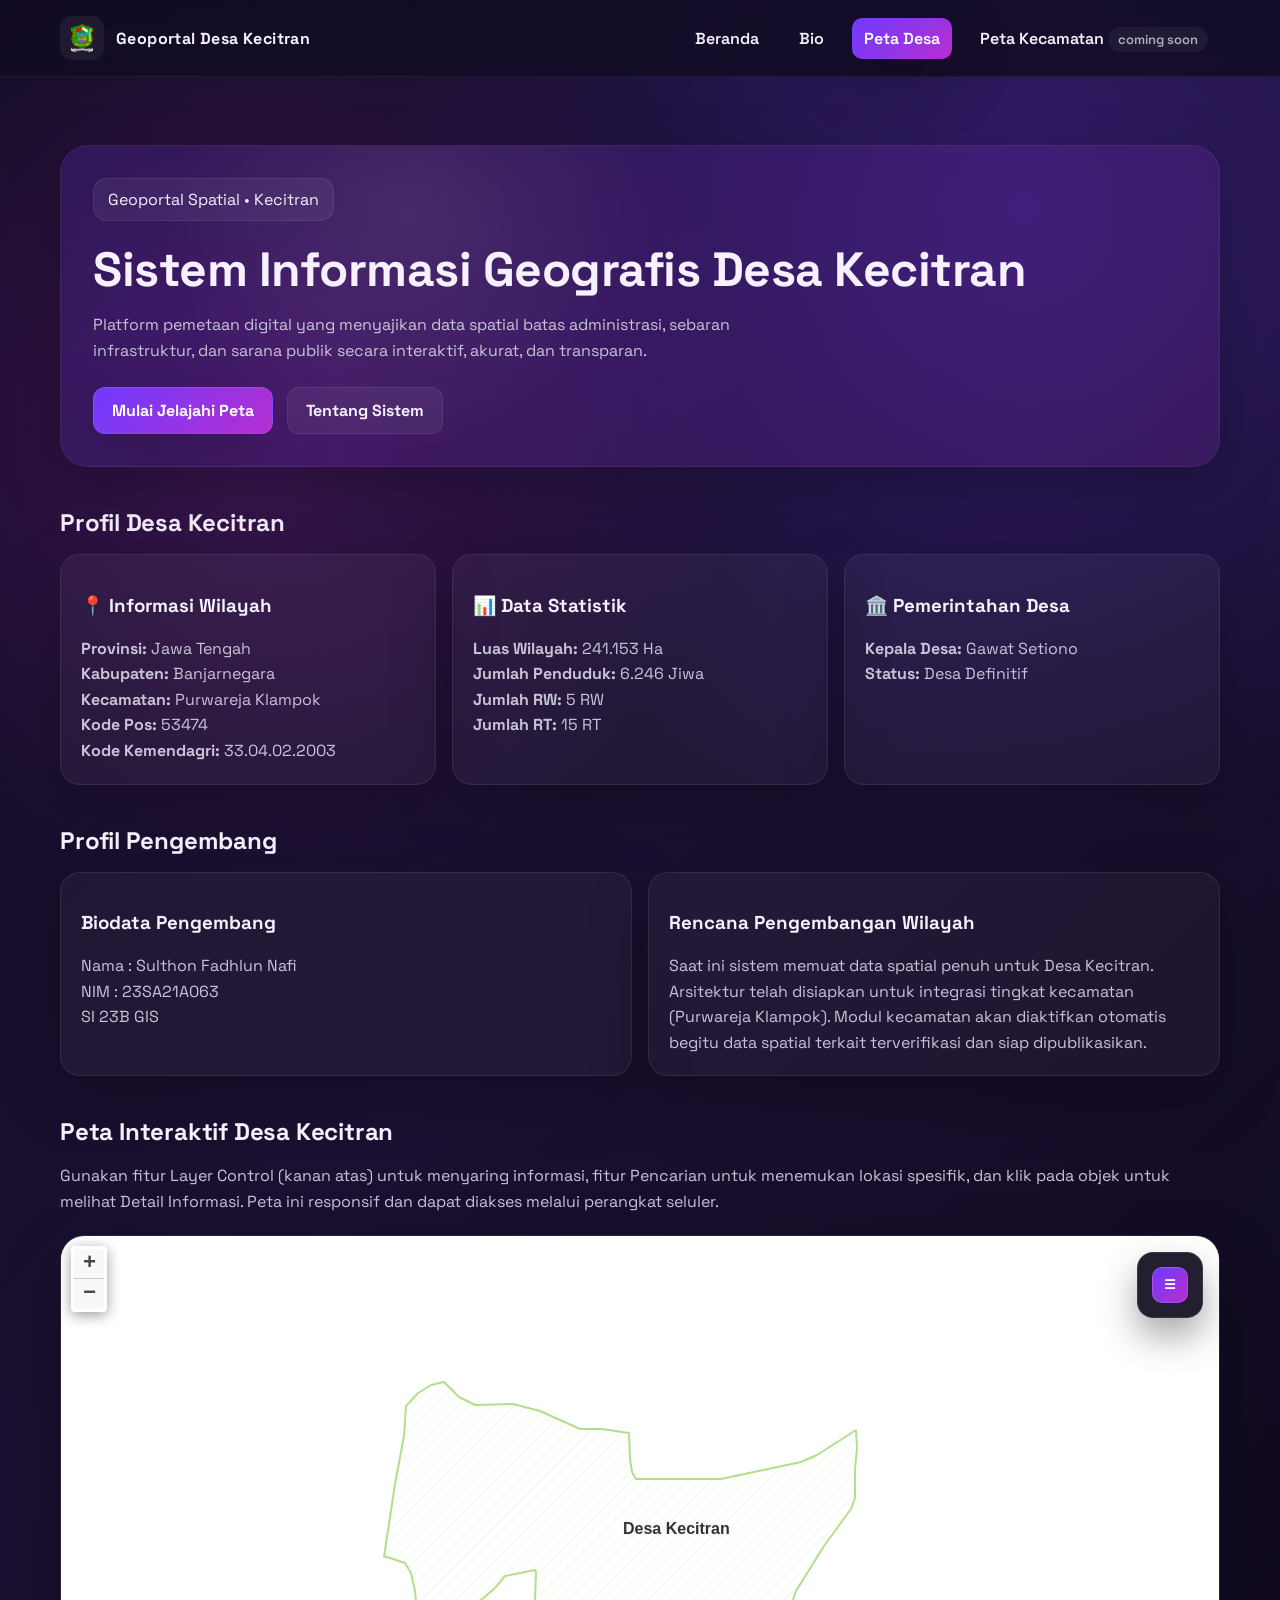
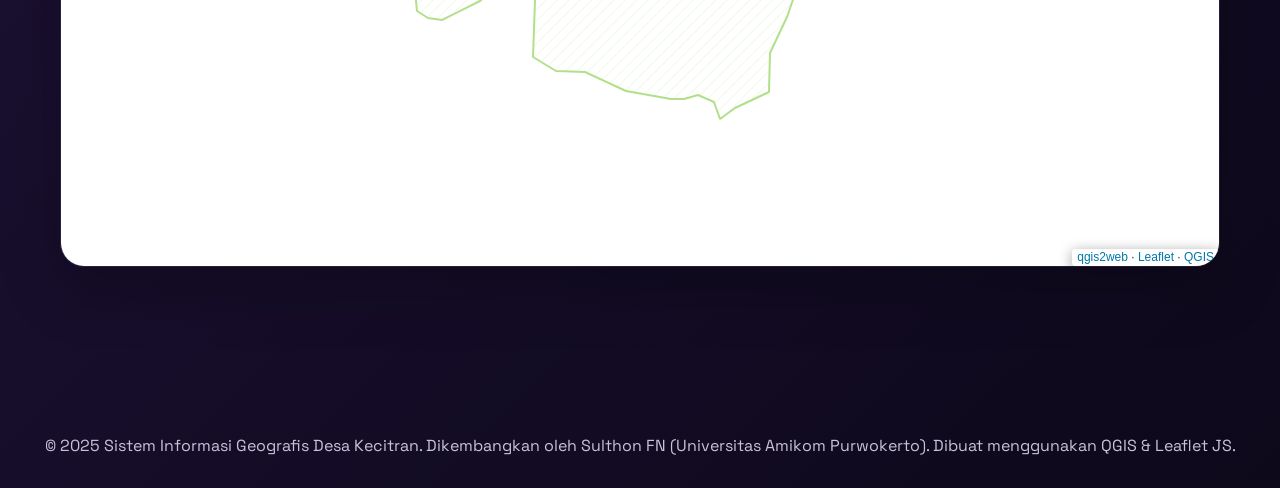
==== index.html @ 270c0f5d "Add: Profil Desa Kecitran section with village info" ====
<!doctype html>
<html lang="id">
    <head>
        <meta charset="utf-8">
        <meta http-equiv="X-UA-Compatible" content="IE=edge">
        <meta name="viewport" content="width=device-width, initial-scale=1, maximum-scale=1">
        <meta name="mobile-web-app-capable" content="yes">
        <meta name="apple-mobile-web-app-capable" content="yes">
        <title>Geoportal Desa Kecitran</title>
        <link rel="preconnect" href="https://fonts.googleapis.com">
        <link rel="preconnect" href="https://fonts.gstatic.com" crossorigin>
        <link href="https://fonts.googleapis.com/css2?family=Space+Grotesk:wght@400;500;600;700&display=swap" rel="stylesheet">
        <link rel="stylesheet" href="css/leaflet.css">
        <link rel="stylesheet" href="css/L.Control.Layers.Tree.css">
        <link rel="stylesheet" href="css/qgis2web.css">
        <link rel="stylesheet" href="css/fontawesome-all.min.css">
        <link rel="stylesheet" href="css/leaflet-search.css">
        <link rel="stylesheet" href="css/leaflet.photon.css">
        <style>
            :root {
                --brand-start: #6f3bff;
                --brand-end: #b52ecf;
                --brand-dark: #1b1230;
                --glass: rgba(255, 255, 255, 0.06);
                --text-main: #f6f0ff;
                --text-muted: #c9c3d9;
                --card: rgba(255, 255, 255, 0.04);
                --shadow: 0 20px 60px rgba(0,0,0,0.25);
            }

            * { box-sizing: border-box; }

            body {
                margin: 0;
                font-family: 'Space Grotesk', 'Segoe UI', sans-serif;
                color: var(--text-main);
                background: radial-gradient(circle at 20% 20%, rgba(181,46,207,0.24), transparent 25%),
                            radial-gradient(circle at 80% 10%, rgba(111,59,255,0.28), transparent 30%),
                            linear-gradient(135deg, #120c24 0%, #1a1031 45%, #0d081a 100%);
                min-height: 100vh;
                scroll-behavior: smooth;
            }

            a { color: inherit; text-decoration: none; }

            header {
                position: sticky;
                top: 0;
                z-index: 1200;
                backdrop-filter: blur(12px);
                background: rgba(18, 12, 36, 0.85);
                border-bottom: 1px solid rgba(255,255,255,0.06);
            }

            .nav-bar {
                max-width: 1200px;
                margin: 0 auto;
                padding: 16px 20px;
                display: flex;
                align-items: center;
                justify-content: space-between;
                gap: 12px;
            }

            .brand {
                display: flex;
                align-items: center;
                gap: 12px;
                font-weight: 700;
                letter-spacing: 0.4px;
            }

            .brand img {
                width: 44px;
                height: 44px;
                border-radius: 12px;
                object-fit: contain;
                background: rgba(255,255,255,0.06);
                padding: 8px;
            }

            .menu {
                display: flex;
                align-items: center;
                gap: 16px;
                font-weight: 600;
            }

            .menu a { padding: 10px 12px; border-radius: 10px; transition: 200ms ease; }
            .menu a:hover { background: rgba(255,255,255,0.08); }

            .menu .pill {
                background: linear-gradient(135deg, var(--brand-start), var(--brand-end));
                color: #fff;
                box-shadow: var(--shadow);
            }

            .menu-toggle {
                display: none;
                width: 44px;
                height: 44px;
                border-radius: 12px;
                border: 1px solid rgba(255,255,255,0.15);
                background: rgba(255,255,255,0.06);
                color: #fff;
                font-size: 20px;
            }

            main { max-width: 1200px; margin: 0 auto; padding: 32px 20px 72px; }

            .hero {
                margin-top: 36px;
                padding: 32px;
                border-radius: 28px;
                background: linear-gradient(120deg, rgba(111,59,255,0.18), rgba(181,46,207,0.14));
                border: 1px solid rgba(255,255,255,0.06);
                box-shadow: var(--shadow);
                position: relative;
                overflow: hidden;
            }

            .hero::after {
                content: "";
                position: absolute;
                inset: 0;
                background: radial-gradient(circle at 30% 20%, rgba(255,255,255,0.08), transparent 30%);
                pointer-events: none;
            }

            .hero h1 { font-size: clamp(32px, 5vw, 48px); margin: 0 0 12px; letter-spacing: -0.5px; }
            .hero p { margin: 0 0 24px; color: var(--text-muted); max-width: 720px; line-height: 1.6; }

            .cta-row { display: flex; flex-wrap: wrap; gap: 14px; }

            .btn {
                display: inline-flex;
                align-items: center;
                gap: 10px;
                padding: 12px 18px;
                border-radius: 12px;
                font-weight: 700;
                border: 1px solid rgba(255,255,255,0.08);
                backdrop-filter: blur(4px);
                transition: transform 160ms ease, box-shadow 160ms ease, background 160ms ease;
            }

            .btn-primary {
                background: linear-gradient(135deg, var(--brand-start), var(--brand-end));
                color: #fff;
                box-shadow: var(--shadow);
            }

            .btn-ghost { background: var(--glass); color: var(--text-main); }

            .btn:hover { transform: translateY(-2px); box-shadow: 0 14px 38px rgba(0,0,0,0.2); }

            .section-title {
                font-size: 24px;
                margin: 40px 0 16px;
                letter-spacing: -0.2px;
            }

            .card-grid { display: grid; gap: 16px; grid-template-columns: repeat(auto-fit, minmax(260px, 1fr)); }

            .card {
                background: var(--card);
                border: 1px solid rgba(255,255,255,0.08);
                border-radius: 20px;
                padding: 20px;
                box-shadow: var(--shadow);
                transition: transform 180ms ease, border-color 180ms ease;
            }

            .card:hover { transform: translateY(-4px); border-color: rgba(255,255,255,0.16); }

            .bio-list { list-style: none; padding: 0; margin: 12px 0 0; color: var(--text-muted); line-height: 1.6; }

            .map-wrap {
                margin-top: 20px;
                border-radius: 24px;
                overflow: hidden;
                border: 1px solid rgba(255,255,255,0.08);
                box-shadow: var(--shadow);
                position: relative;
                isolation: isolate;
            }

            #map {
                width: 100%;
                height: 70vh;
                min-height: 480px;
            }

            .map-overlay {
                position: absolute;
                top: 16px;
                right: 16px;
                z-index: 1200;
                max-width: min(360px, 90vw);
            }

            .layer-drawer {
                background: rgba(17, 12, 32, 0.92);
                border: 1px solid rgba(255,255,255,0.10);
                border-radius: 16px;
                box-shadow: 0 18px 36px rgba(0,0,0,0.35);
                backdrop-filter: blur(10px);
                padding: 14px;
                display: flex;
                flex-direction: column;
                gap: 12px;
                transition: transform 180ms ease, opacity 180ms ease;
                max-height: 72vh;
            }

            .layer-drawer.collapsed { opacity: 1; }
            .layer-drawer.collapsed .drawer-header > div { display: none; }
            .layer-drawer.collapsed .drawer-toggle { background: linear-gradient(135deg, var(--brand-start), var(--brand-end)); }

            .drawer-body { max-height: 60vh; overflow-y: auto; padding-right: 4px; }
            .layer-drawer.collapsed .drawer-body { display: none; }

            .drawer-header { display: flex; align-items: center; justify-content: space-between; gap: 10px; }
            .drawer-title { font-weight: 700; letter-spacing: 0.2px; margin: 0; }
            .drawer-sub { margin: 2px 0 0; color: var(--text-muted); font-size: 13px; }

            .drawer-toggle {
                border: 1px solid rgba(255,255,255,0.15);
                background: rgba(255,255,255,0.06);
                color: #fff;
                width: 36px;
                height: 36px;
                border-radius: 10px;
                cursor: pointer;
                font-weight: 700;
            }

            .search-box { display: flex; flex-direction: column; gap: 8px; }
            .search-box input {
                background: rgba(255,255,255,0.08);
                border: 1px solid rgba(255,255,255,0.14);
                color: #f6f0ff;
                border-radius: 12px;
                padding: 10px 12px;
                font-weight: 600;
            }
            .search-box input::placeholder { color: #c9c3d9; }

            .search-results {
                background: rgba(13, 8, 26, 0.96);
                border: 1px solid rgba(255,255,255,0.08);
                border-radius: 12px;
                max-height: 220px;
                overflow: auto;
                display: none;
            }

            .search-results.show { display: block; }

            .search-results button {
                width: 100%;
                text-align: left;
                padding: 10px 12px;
                background: transparent;
                border: none;
                color: #f6f0ff;
                font-weight: 600;
                cursor: pointer;
                border-bottom: 1px solid rgba(255,255,255,0.05);
            }

            .search-results button:hover { background: rgba(255,255,255,0.06); }

            .layer-section { border-top: 1px solid rgba(255,255,255,0.06); padding-top: 8px; }
            .layer-section:first-of-type { border-top: none; padding-top: 0; }
            .layer-section-title { margin: 0 0 8px; color: var(--text-muted); font-size: 13px; letter-spacing: 0.3px; text-transform: uppercase; }

            .layer-toggle {
                display: flex;
                align-items: center;
                gap: 10px;
                padding: 8px 10px;
                border-radius: 12px;
                cursor: pointer;
                transition: background 150ms ease, border-color 150ms ease;
                border: 1px solid rgba(255,255,255,0.06);
                margin-bottom: 8px;
            }

            .layer-toggle:hover { background: rgba(255,255,255,0.05); border-color: rgba(255,255,255,0.14); }

            .layer-toggle input { width: 18px; height: 18px; accent-color: #a855f7; }
            .layer-toggle span { font-weight: 600; }

            .badge {
                padding: 4px 8px;
                border-radius: 999px;
                background: rgba(255,255,255,0.08);
                color: var(--text-muted);
                font-size: 12px;
                font-weight: 700;
            }

            footer {
                margin-top: 64px;
                padding: 32px 20px;
                text-align: center;
                color: var(--text-muted);
            }

            .ribbon {
                display: inline-flex;
                gap: 10px;
                align-items: center;
                padding: 10px 14px;
                border-radius: 14px;
                background: var(--glass);
                border: 1px solid rgba(255,255,255,0.08);
                margin-bottom: 18px;
            }

            .coming-soon { opacity: 0.7; font-size: 13px; padding: 4px 10px; border-radius: 999px; background: rgba(255,255,255,0.08); }

            .floating {
                animation: float 7s ease-in-out infinite;
            }

            /* Search control restyle */
            .leaflet-control-search {
                background: rgba(20, 14, 40, 0.85);
                border: 1px solid rgba(255,255,255,0.12);
                box-shadow: 0 10px 30px rgba(0,0,0,0.35);
                border-radius: 14px;
                padding: 8px;
                color: #f6f0ff;
                backdrop-filter: blur(6px);
            }
            .leaflet-control-search .search-input {
                background: rgba(255,255,255,0.1);
                border: 1px solid rgba(255,255,255,0.18);
                color: #f6f0ff;
                border-radius: 10px;
                height: 32px;
                padding: 0 34px 0 12px;
                width: 220px;
                font-weight: 600;
            }
            .leaflet-control-search .search-input::placeholder { color: #c9c3d9; opacity: 0.8; }
            .leaflet-control-search .search-cancel,
            .leaflet-control-search .search-button {
                width: 28px;
                height: 28px;
                border-radius: 10px;
                background: linear-gradient(135deg, var(--brand-start), var(--brand-end));
                color: #fff;
                border: 1px solid rgba(255,255,255,0.18);
                box-shadow: 0 10px 24px rgba(0,0,0,0.25);
            }
            .leaflet-control-search .search-tooltip {
                background: rgba(20, 14, 40, 0.95);
                color: #f6f0ff;
                border: 1px solid rgba(255,255,255,0.15);
                border-radius: 12px;
            }
            .leaflet-control-search .search-tip {
                padding: 6px 10px;
                border-bottom: 1px solid rgba(255,255,255,0.06);
            }

            @keyframes float {
                0% { transform: translateY(0px); }
                50% { transform: translateY(-10px); }
                100% { transform: translateY(0px); }
            }

            @media (max-width: 820px) {
                .nav-bar { flex-wrap: wrap; }
                .menu { width: 100%; display: none; flex-direction: column; align-items: flex-start; }
                .menu.show { display: flex; }
                .menu a { width: 100%; padding: 12px; }
                .menu-toggle { display: inline-flex; align-items: center; justify-content: center; }
                main { padding: 24px 18px 56px; }
                .hero { padding: 24px; }
                #map { height: 60vh; min-height: 420px; }
                .map-overlay { left: auto; right: 12px; top: 12px; max-width: 280px; }
                .layer-drawer { transform: none !important; opacity: 1; max-height: 50vh; }
                .layer-drawer .drawer-body { max-height: 40vh; }
                .layer-drawer.collapsed { max-height: none; }
            }

            /* Override qgis2web defaults that locked page scrolling */
            html, body { overflow-x: hidden; overflow-y: auto !important; height: auto; }
            #map { overflow: visible !important; }
        </style>
    </head>
    <body>
        <header>
            <div class="nav-bar">
                <div class="brand">
                    <img src="images/Banjarnegara.png" alt="Logo Kabupaten Banjarnegara">
                    <span>Geoportal Desa Kecitran</span>
                </div>
                <button class="menu-toggle" aria-label="Toggle menu">☰</button>
                <nav class="menu" aria-label="Navigasi utama">
                    <a href="#beranda">Beranda</a>
                    <a href="#bio">Bio</a>
                    <a href="#desa" class="pill">Peta Desa</a>
                    <a href="../kecPurwarejaKlampok/index.html" aria-label="Peta Kecamatan">Peta Kecamatan <span class="coming-soon">coming soon</span></a>
                </nav>
            </div>
        </header>

        <main>
            <section class="hero" id="beranda">
                <div class="ribbon floating">Geoportal Spatial • Kecitran</div>
                <h1>Sistem Informasi Geografis Desa Kecitran</h1>
                <p>Platform pemetaan digital yang menyajikan data spatial batas administrasi, sebaran infrastruktur, dan sarana publik secara interaktif, akurat, dan transparan.</p>
                <div class="cta-row">
                    <a class="btn btn-primary" href="#desa">Mulai Jelajahi Peta</a>
                    <a class="btn btn-ghost" href="#bio">Tentang Sistem</a>
                </div>
            </section>

            <section id="bio">
                <h2 class="section-title">Profil Desa Kecitran</h2>
                <div class="card-grid">
                    <div class="card">
                        <h3>📍 Informasi Wilayah</h3>
                        <ul class="bio-list">
                            <li><strong>Provinsi:</strong> Jawa Tengah</li>
                            <li><strong>Kabupaten:</strong> Banjarnegara</li>
                            <li><strong>Kecamatan:</strong> Purwareja Klampok</li>
                            <li><strong>Kode Pos:</strong> 53474</li>
                            <li><strong>Kode Kemendagri:</strong> 33.04.02.2003</li>
                        </ul>
                    </div>
                    <div class="card">
                        <h3>📊 Data Statistik</h3>
                        <ul class="bio-list">
                            <li><strong>Luas Wilayah:</strong> 241.153 Ha</li>
                            <li><strong>Jumlah Penduduk:</strong> 6.246 Jiwa</li>
                            <li><strong>Jumlah RW:</strong> 5 RW</li>
                            <li><strong>Jumlah RT:</strong> 15 RT</li>
                        </ul>
                    </div>
                    <div class="card">
                        <h3>🏛️ Pemerintahan Desa</h3>
                        <ul class="bio-list">
                            <li><strong>Kepala Desa:</strong> Gawat Setiono</li>
                            <li><strong>Status:</strong> Desa Definitif</li>
                        </ul>
                    </div>
                </div>

                <h2 class="section-title">Profil Pengembang</h2>
                <div class="card-grid">
                    <div class="card">
                        <h3>Biodata Pengembang</h3>
                        <ul class="bio-list">
                            <li>Nama : Sulthon Fadhlun Nafi</li>
                            <li>NIM : 23SA21A063</li>
                            <li>SI 23B GIS</li>
                        </ul>
                    </div>
                    <div class="card">
                        <h3>Rencana Pengembangan Wilayah</h3>
                        <p class="bio-list">Saat ini sistem memuat data spatial penuh untuk Desa Kecitran. Arsitektur telah disiapkan untuk integrasi tingkat kecamatan (Purwareja Klampok). Modul kecamatan akan diaktifkan otomatis begitu data spatial terkait terverifikasi dan siap dipublikasikan.</p>
                    </div>
                </div>
            </section>

            <section id="desa">
                <h2 class="section-title">Peta Interaktif Desa Kecitran</h2>
                <p class="bio-list">Gunakan fitur Layer Control (kanan atas) untuk menyaring informasi, fitur Pencarian untuk menemukan lokasi spesifik, dan klik pada objek untuk melihat Detail Informasi. Peta ini responsif dan dapat diakses melalui perangkat seluler.</p>
                <div class="map-wrap">
                    <div id="map"></div>
                    <aside class="map-overlay">
                        <div class="layer-drawer collapsed" id="layerDrawer">
                            <div class="drawer-header">
                                <div>
                                    <p class="drawer-title">Layer &amp; Pencarian</p>
                                    <p class="drawer-sub">Toggle untuk layer &amp; cari fitur</p>
                                </div>
                                <button class="drawer-toggle" id="drawerToggle" aria-label="Tampilkan panel">☰</button>
                            </div>

                            <div class="drawer-body">
                                <div class="search-box">
                                    <input id="featureSearch" type="search" placeholder="Cari RT/RW, jalan, landmark..." autocomplete="off">
                                    <div class="search-results" id="searchResults"></div>
                                </div>

                                <div class="layer-section">
                                    <p class="layer-section-title">Basemap</p>
                                    <label class="layer-toggle">
                                        <input type="checkbox" data-layer-key="basemap" checked disabled>
                                        <span>Google Satellite</span>
                                        <span class="badge">Aktif selalu</span>
                                    </label>
                                </div>

                                <div class="layer-section">
                                    <p class="layer-section-title">Batas Administrasi</p>
                                    <label class="layer-toggle">
                                        <input type="checkbox" data-layer-key="desa" checked>
                                        <span>Batas Desa Kecitran</span>
                                    </label>
                                    <label class="layer-toggle">
                                        <input type="checkbox" data-layer-key="rw" checked>
                                        <span>Batas RW</span>
                                    </label>
                                    <label class="layer-toggle">
                                        <input type="checkbox" data-layer-key="rtrw" checked>
                                        <span>RT / RW</span>
                                    </label>
                                </div>

                                <div class="layer-section">
                                    <p class="layer-section-title">Infrastruktur</p>
                                    <label class="layer-toggle">
                                        <input type="checkbox" data-layer-key="jalan" checked>
                                        <span>Jalan Desa</span>
                                    </label>
                                    <label class="layer-toggle">
                                        <input type="checkbox" data-layer-key="bangunan" checked>
                                        <span>Bangunan &amp; Gedung</span>
                                    </label>
                                </div>

                                <div class="layer-section">
                                    <p class="layer-section-title">Titik Penting</p>
                                    <label class="layer-toggle">
                                        <input type="checkbox" data-layer-key="landmark" checked>
                                        <span>Landmark (sekolah, faskes, TPU)</span>
                                    </label>
                                    <label class="layer-toggle">
                                        <input type="checkbox" data-layer-key="rumah" checked>
                                        <span>Posisi Rumah Saya</span>
                                    </label>
                                </div>
                            </div>
                        </div>
                    </aside>
                </div>
            </section>
        </main>

        <footer>
            © 2025 Sistem Informasi Geografis Desa Kecitran. Dikembangkan oleh Sulthon FN (Universitas Amikom Purwokerto). Dibuat menggunakan QGIS &amp; Leaflet JS.
        </footer>

        <script>
            const toggle = document.querySelector('.menu-toggle');
            const menu = document.querySelector('.menu');
            if (toggle && menu) {
                toggle.addEventListener('click', () => menu.classList.toggle('show'));
            }
        </script>
        <script src="js/qgis2web_expressions.js"></script>
        <script src="js/leaflet.js"></script>
        <script src="js/L.Control.Layers.Tree.min.js"></script>
        <script src="js/multi-style-layer.js"></script>
        <script src="js/leaflet.rotatedMarker.js"></script>
        <script src="js/leaflet.pattern.js"></script>
        <script src="js/leaflet-hash.js"></script>
        <script src="js/Autolinker.min.js"></script>
        <script src="js/rbush.min.js"></script>
        <script src="js/labelgun.min.js"></script>
        <script src="js/labels.js"></script>
        <script src="js/leaflet.photon.js"></script>
        <script src="js/leaflet-search.js"></script>
        <script src="data/batasdesakecitran_1.js"></script>
        <script src="data/BatasRW_2.js"></script>
        <script src="data/rt_rw_3.js"></script>
        <script src="data/JalanDesaKecitran_4.js"></script>
        <script src="data/Bangunanrumahgedung_5.js"></script>
        <script src="data/LandmarkadminitratifsekolahfaskesTPU_6.js"></script>
        <script src="data/PosisiRumahSaya_7.js"></script>
        <script>
        var map = L.map('map', {
            zoomControl:false, maxZoom:28, minZoom:1
        }).fitBounds([[-7.4844495358918905,109.43177909778561],[-7.470608035094106,109.45788397100287]]);
        var hash = new L.Hash(map);
        map.attributionControl.setPrefix('<a href="https://github.com/tomchadwin/qgis2web" target="_blank">qgis2web</a> &middot; <a href="https://leafletjs.com" title="A JS library for interactive maps">Leaflet</a> &middot; <a href="https://qgis.org">QGIS</a>');
        var autolinker = new Autolinker({truncate: {length: 30, location: 'smart'}});
        // remove popup's row if "visible-with-data"
        function removeEmptyRowsFromPopupContent(content, feature) {
         var tempDiv = document.createElement('div');
         tempDiv.innerHTML = content;
         var rows = tempDiv.querySelectorAll('tr');
         for (var i = 0; i < rows.length; i++) {
             var td = rows[i].querySelector('td.visible-with-data');
             var key = td ? td.id : '';
             if (td && td.classList.contains('visible-with-data') && feature.properties[key] == null) {
                 rows[i].parentNode.removeChild(rows[i]);
             }
         }
         return tempDiv.innerHTML;
        }
        // modify popup if contains media
        function addClassToPopupIfMedia(content, popup) {
            var tempDiv = document.createElement('div');
            tempDiv.innerHTML = content;
            var imgTd = tempDiv.querySelector('td img');
            if (imgTd) {
                var src = imgTd.getAttribute('src');
                if (/\.(jpg|jpeg|png|gif|bmp|webp|avif)$/i.test(src)) {
                    popup._contentNode.classList.add('media');
                    setTimeout(function() {
                        popup.update();
                    }, 10);
                } else if (/\.(mp3|wav|ogg|aac)$/i.test(src)) {
                    var audio = document.createElement('audio');
                    audio.controls = true;
                    audio.src = src;
                    imgTd.parentNode.replaceChild(audio, imgTd);
                    popup._contentNode.classList.add('media');
                    setTimeout(function() {
                        popup.setContent(tempDiv.innerHTML);
                        popup.update();
                    }, 10);
                } else if (/\.(mp4|webm|ogg|mov)$/i.test(src)) {
                    var video = document.createElement('video');
                    video.controls = true;
                    video.src = src;
                    video.style.width = "400px";
                    video.style.height = "300px";
                    video.style.maxHeight = "60vh";
                    video.style.maxWidth = "60vw";
                    imgTd.parentNode.replaceChild(video, imgTd);
                    popup._contentNode.classList.add('media');
                    // Aggiorna il popup quando il video carica i metadati
                    video.addEventListener('loadedmetadata', function() {
                        popup.update();
                    });
                    setTimeout(function() {
                        popup.setContent(tempDiv.innerHTML);
                        popup.update();
                    }, 10);
                } else {
                    popup._contentNode.classList.remove('media');
                }
            } else {
                popup._contentNode.classList.remove('media');
            }
        }
        var zoomControl = L.control.zoom({
            position: 'topleft'
        }).addTo(map);
        var bounds_group = new L.featureGroup([]);
        function setBounds() {
        }
        map.createPane('pane_GoogleSatellite_0');
        map.getPane('pane_GoogleSatellite_0').style.zIndex = 400;
        var layer_GoogleSatellite_0 = L.tileLayer('https://mt1.google.com/vt/lyrs=s&x={x}&y={y}&z={z}', {
            pane: 'pane_GoogleSatellite_0',
            opacity: 1.0,
            attribution: '',
            minZoom: 1,
            maxZoom: 28,
        });
        layer_GoogleSatellite_0;
        map.addLayer(layer_GoogleSatellite_0);
        function pop_batasdesakecitran_1(feature, layer) {
            var popupContent = '<table>\
                    <tr>\
                        <td colspan="2">' + (feature.properties['id'] !== null ? autolinker.link(String(feature.properties['id']).replace(/'/g, '\'').toLocaleString()) : '') + '</td>\
                    </tr>\
                    <tr>\
                        <td colspan="2">' + (feature.properties['luas'] !== null ? autolinker.link(String(feature.properties['luas']).replace(/'/g, '\'').toLocaleString()) : '') + '</td>\
                    </tr>\
                    <tr>\
                        <td colspan="2">' + (feature.properties['jml pend'] !== null ? autolinker.link(String(feature.properties['jml pend']).replace(/'/g, '\'').toLocaleString()) : '') + '</td>\
                    </tr>\
                    <tr>\
                        <td colspan="2">' + (feature.properties['jml dusun'] !== null ? autolinker.link(String(feature.properties['jml dusun']).replace(/'/g, '\'').toLocaleString()) : '') + '</td>\
                    </tr>\
                    <tr>\
                        <th scope="row">Nama</th>\
                        <td class="visible-with-data" id="Nama">' + (feature.properties['Nama'] !== null ? autolinker.link(String(feature.properties['Nama']).replace(/'/g, '\'').toLocaleString()) : '') + '</td>\
                    </tr>\
                </table>';
            var content = removeEmptyRowsFromPopupContent(popupContent, feature);
			layer.on('popupopen', function(e) {
				addClassToPopupIfMedia(content, e.popup);
			});
			layer.bindPopup(content, { maxHeight: 400 });
        }

        var pattern_batasdesakecitran_1_0 = new L.StripePattern({
            weight: 0.3,
            spaceWeight: 2.0,
            color: '#b2df8a',
            opacity: 1.0,
            spaceOpacity: 0,
            angle: 315
        });
        pattern_batasdesakecitran_1_0.addTo(map);
        function style_batasdesakecitran_1_0() {
            return {
                pane: 'pane_batasdesakecitran_1',
                stroke: false,
                fillOpacity: 1,
                fillPattern: pattern_batasdesakecitran_1_0,
                interactive: true,
            }
        }
        function style_batasdesakecitran_1_1() {
            return {
                pane: 'pane_batasdesakecitran_1',
                opacity: 1,
                color: 'rgba(178,223,138,1.0)',
                dashArray: '',
                lineCap: 'square',
                lineJoin: 'bevel',
                weight: 2.0,
                fillOpacity: 0,
                interactive: true,
            }
        }
        map.createPane('pane_batasdesakecitran_1');
        map.getPane('pane_batasdesakecitran_1').style.zIndex = 401;
        map.getPane('pane_batasdesakecitran_1').style['mix-blend-mode'] = 'normal';
        var layer_batasdesakecitran_1 = new L.geoJson.multiStyle(json_batasdesakecitran_1, {
            attribution: '',
            interactive: true,
            dataVar: 'json_batasdesakecitran_1',
            layerName: 'layer_batasdesakecitran_1',
            pane: 'pane_batasdesakecitran_1',
            onEachFeature: pop_batasdesakecitran_1,
            styles: [style_batasdesakecitran_1_0,style_batasdesakecitran_1_1,]
        });
        bounds_group.addLayer(layer_batasdesakecitran_1);
        map.addLayer(layer_batasdesakecitran_1);
        function pop_BatasRW_2(feature, layer) {
            var popupContent = '<table>\
                    <tr>\
                        <td colspan="2">' + (feature.properties['id'] !== null ? autolinker.link(String(feature.properties['id']).replace(/'/g, '\'').toLocaleString()) : '') + '</td>\
                    </tr>\
                    <tr>\
                        <th scope="row">RW</th>\
                        <td class="visible-with-data" id="RW">' + (feature.properties['RW'] !== null ? autolinker.link(String(feature.properties['RW']).replace(/'/g, '\'').toLocaleString()) : '') + '</td>\
                    </tr>\
                </table>';
            var content = removeEmptyRowsFromPopupContent(popupContent, feature);
			layer.on('popupopen', function(e) {
				addClassToPopupIfMedia(content, e.popup);
			});
			layer.bindPopup(content, { maxHeight: 400 });
        }

        function style_BatasRW_2_0(feature) {
            switch(String(feature.properties['RW'])) {
                case 'RW 01':
                    return {
                pane: 'pane_BatasRW_2',
                opacity: 1,
                color: 'rgba(233,238,133,1.0)',
                dashArray: '',
                lineCap: 'square',
                lineJoin: 'bevel',
                weight: 4.0,
                fillOpacity: 0,
                interactive: true,
            }
                    break;
                case 'RW 02':
                    return {
                pane: 'pane_BatasRW_2',
                opacity: 1,
                color: 'rgba(221,65,211,1.0)',
                dashArray: '',
                lineCap: 'square',
                lineJoin: 'bevel',
                weight: 4.0,
                fillOpacity: 0,
                interactive: true,
            }
                    break;
                case 'RW 03':
                    return {
                pane: 'pane_BatasRW_2',
                opacity: 1,
                color: 'rgba(85,74,231,1.0)',
                dashArray: '',
                lineCap: 'square',
                lineJoin: 'bevel',
                weight: 4.0,
                fillOpacity: 0,
                interactive: true,
            }
                    break;
                case 'RW 04':
                    return {
                pane: 'pane_BatasRW_2',
                opacity: 1,
                color: 'rgba(219,116,108,1.0)',
                dashArray: '',
                lineCap: 'square',
                lineJoin: 'bevel',
                weight: 4.0,
                fillOpacity: 0,
                interactive: true,
            }
                    break;
                case 'RW 5':
                    return {
                pane: 'pane_BatasRW_2',
                opacity: 1,
                color: 'rgba(79,197,203,1.0)',
                dashArray: '',
                lineCap: 'square',
                lineJoin: 'bevel',
                weight: 4.0,
                fillOpacity: 0,
                interactive: true,
            }
                    break;
                default:
                    return {
                pane: 'pane_BatasRW_2',
                opacity: 1,
                color: 'rgba(93,227,99,1.0)',
                dashArray: '',
                lineCap: 'square',
                lineJoin: 'bevel',
                weight: 4.0,
                fillOpacity: 0,
                interactive: true,
            }
                    break;
            }
        }
        map.createPane('pane_BatasRW_2');
        map.getPane('pane_BatasRW_2').style.zIndex = 402;
        map.getPane('pane_BatasRW_2').style['mix-blend-mode'] = 'normal';
        var layer_BatasRW_2 = new L.geoJson(json_BatasRW_2, {
            attribution: '',
            interactive: true,
            dataVar: 'json_BatasRW_2',
            layerName: 'layer_BatasRW_2',
            pane: 'pane_BatasRW_2',
            onEachFeature: pop_BatasRW_2,
            style: style_BatasRW_2_0,
        });
        bounds_group.addLayer(layer_BatasRW_2);
        map.addLayer(layer_BatasRW_2);
        function pop_rt_rw_3(feature, layer) {
            var popupContent = '<table>\
                    <tr>\
                        <th scope="row">RT/RW</th>\
                        <td class="visible-with-data" id="RT/RW">' + (feature.properties['RT/RW'] !== null ? autolinker.link(String(feature.properties['RT/RW']).replace(/'/g, '\'').toLocaleString()) : '') + '</td>\
                    </tr>\
                </table>';
            var content = removeEmptyRowsFromPopupContent(popupContent, feature);
			layer.on('popupopen', function(e) {
				addClassToPopupIfMedia(content, e.popup);
			});
			layer.bindPopup(content, { maxHeight: 400 });
        }

        var pattern_rt_rw_3_0 = new L.StripePattern({
            weight: 0.3,
            spaceWeight: 2.0,
            color: '#2be028',
            opacity: 1.0,
            spaceOpacity: 0,
            angle: 315
        });
        pattern_rt_rw_3_0.addTo(map);
        var pattern_rt_rw_3_0 = new L.StripePattern({
            weight: 0.3,
            spaceWeight: 2.0,
            color: '#82d046',
            opacity: 1.0,
            spaceOpacity: 0,
            angle: 315
        });
        pattern_rt_rw_3_0.addTo(map);
        var pattern_rt_rw_3_0 = new L.StripePattern({
            weight: 0.3,
            spaceWeight: 2.0,
            color: '#caa750',
            opacity: 1.0,
            spaceOpacity: 0,
            angle: 315
        });
        pattern_rt_rw_3_0.addTo(map);
        var pattern_rt_rw_3_0 = new L.StripePattern({
            weight: 0.3,
            spaceWeight: 2.0,
            color: '#c957c9',
            opacity: 1.0,
            spaceOpacity: 0,
            angle: 315
        });
        pattern_rt_rw_3_0.addTo(map);
        var pattern_rt_rw_3_0 = new L.StripePattern({
            weight: 0.3,
            spaceWeight: 2.0,
            color: '#ec80a7',
            opacity: 1.0,
            spaceOpacity: 0,
            angle: 315
        });
        pattern_rt_rw_3_0.addTo(map);
        var pattern_rt_rw_3_0 = new L.StripePattern({
            weight: 0.3,
            spaceWeight: 2.0,
            color: '#d7a472',
            opacity: 1.0,
            spaceOpacity: 0,
            angle: 315
        });
        pattern_rt_rw_3_0.addTo(map);
        var pattern_rt_rw_3_0 = new L.StripePattern({
            weight: 0.3,
            spaceWeight: 2.0,
            color: '#d8e585',
            opacity: 1.0,
            spaceOpacity: 0,
            angle: 315
        });
        pattern_rt_rw_3_0.addTo(map);
        var pattern_rt_rw_3_0 = new L.StripePattern({
            weight: 0.3,
            spaceWeight: 2.0,
            color: '#e98897',
            opacity: 1.0,
            spaceOpacity: 0,
            angle: 315
        });
        pattern_rt_rw_3_0.addTo(map);
        var pattern_rt_rw_3_0 = new L.StripePattern({
            weight: 0.3,
            spaceWeight: 2.0,
            color: '#dc521c',
            opacity: 1.0,
            spaceOpacity: 0,
            angle: 315
        });
        pattern_rt_rw_3_0.addTo(map);
        var pattern_rt_rw_3_0 = new L.StripePattern({
            weight: 0.3,
            spaceWeight: 2.0,
            color: '#29d9e6',
            opacity: 1.0,
            spaceOpacity: 0,
            angle: 315
        });
        pattern_rt_rw_3_0.addTo(map);
        var pattern_rt_rw_3_0 = new L.StripePattern({
            weight: 0.3,
            spaceWeight: 2.0,
            color: '#69e846',
            opacity: 1.0,
            spaceOpacity: 0,
            angle: 315
        });
        pattern_rt_rw_3_0.addTo(map);
        var pattern_rt_rw_3_0 = new L.StripePattern({
            weight: 0.3,
            spaceWeight: 2.0,
            color: '#e46cca',
            opacity: 1.0,
            spaceOpacity: 0,
            angle: 315
        });
        pattern_rt_rw_3_0.addTo(map);
        var pattern_rt_rw_3_0 = new L.StripePattern({
            weight: 0.3,
            spaceWeight: 2.0,
            color: '#1926dc',
            opacity: 1.0,
            spaceOpacity: 0,
            angle: 315
        });
        pattern_rt_rw_3_0.addTo(map);
        var pattern_rt_rw_3_0 = new L.StripePattern({
            weight: 0.3,
            spaceWeight: 2.0,
            color: '#38e2a4',
            opacity: 1.0,
            spaceOpacity: 0,
            angle: 315
        });
        pattern_rt_rw_3_0.addTo(map);
        var pattern_rt_rw_3_0 = new L.StripePattern({
            weight: 0.3,
            spaceWeight: 2.0,
            color: '#25db49',
            opacity: 1.0,
            spaceOpacity: 0,
            angle: 315
        });
        pattern_rt_rw_3_0.addTo(map);
        var pattern_rt_rw_3_0 = new L.StripePattern({
            weight: 0.3,
            spaceWeight: 2.0,
            color: '#6dacea',
            opacity: 1.0,
            spaceOpacity: 0,
            angle: 315
        });
        pattern_rt_rw_3_0.addTo(map);
        var pattern_rt_rw_3_0 = new L.StripePattern({
            weight: 0.3,
            spaceWeight: 2.0,
            color: '#5e1bd9',
            opacity: 1.0,
            spaceOpacity: 0,
            angle: 315
        });
        pattern_rt_rw_3_0.addTo(map);
        var pattern_rt_rw_3_0 = new L.StripePattern({
            weight: 0.3,
            spaceWeight: 2.0,
            color: '#9de90f',
            opacity: 1.0,
            spaceOpacity: 0,
            angle: 315
        });
        pattern_rt_rw_3_0.addTo(map);
        var pattern_rt_rw_3_0 = new L.StripePattern({
            weight: 0.3,
            spaceWeight: 2.0,
            color: '#821fcd',
            opacity: 1.0,
            spaceOpacity: 0,
            angle: 315
        });
        pattern_rt_rw_3_0.addTo(map);
        var pattern_rt_rw_3_0 = new L.StripePattern({
            weight: 0.3,
            spaceWeight: 2.0,
            color: '#dd7cb3',
            opacity: 1.0,
            spaceOpacity: 0,
            angle: 315
        });
        pattern_rt_rw_3_0.addTo(map);
        var pattern_rt_rw_3_0 = new L.StripePattern({
            weight: 0.3,
            spaceWeight: 2.0,
            color: '#6186e4',
            opacity: 1.0,
            spaceOpacity: 0,
            angle: 315
        });
        pattern_rt_rw_3_0.addTo(map);
        var pattern_rt_rw_3_0 = new L.StripePattern({
            weight: 0.3,
            spaceWeight: 2.0,
            color: '#eee263',
            opacity: 1.0,
            spaceOpacity: 0,
            angle: 315
        });
        pattern_rt_rw_3_0.addTo(map);
        var pattern_rt_rw_3_0 = new L.StripePattern({
            weight: 0.3,
            spaceWeight: 2.0,
            color: '#5135ed',
            opacity: 1.0,
            spaceOpacity: 0,
            angle: 315
        });
        pattern_rt_rw_3_0.addTo(map);
        var pattern_rt_rw_3_0 = new L.StripePattern({
            weight: 0.3,
            spaceWeight: 2.0,
            color: '#cd2c21',
            opacity: 1.0,
            spaceOpacity: 0,
            angle: 315
        });
        pattern_rt_rw_3_0.addTo(map);
        var pattern_rt_rw_3_0 = new L.StripePattern({
            weight: 0.3,
            spaceWeight: 2.0,
            color: '#2de0c5',
            opacity: 1.0,
            spaceOpacity: 0,
            angle: 315
        });
        pattern_rt_rw_3_0.addTo(map);
        var pattern_rt_rw_3_0 = new L.StripePattern({
            weight: 0.3,
            spaceWeight: 2.0,
            color: '#4bb9e5',
            opacity: 1.0,
            spaceOpacity: 0,
            angle: 315
        });
        pattern_rt_rw_3_0.addTo(map);
        var pattern_rt_rw_3_0 = new L.StripePattern({
            weight: 0.3,
            spaceWeight: 2.0,
            color: '#a927cd',
            opacity: 1.0,
            spaceOpacity: 0,
            angle: 315
        });
        pattern_rt_rw_3_0.addTo(map);
        var pattern_rt_rw_3_0 = new L.StripePattern({
            weight: 0.3,
            spaceWeight: 2.0,
            color: '#19e870',
            opacity: 1.0,
            spaceOpacity: 0,
            angle: 315
        });
        pattern_rt_rw_3_0.addTo(map);
        var pattern_rt_rw_3_0 = new L.StripePattern({
            weight: 0.3,
            spaceWeight: 2.0,
            color: '#2be028',
            opacity: 1.0,
            spaceOpacity: 0,
            angle: 315
        });
        pattern_rt_rw_3_0.addTo(map);
        var pattern_rt_rw_3_0 = new L.StripePattern({
            weight: 0.3,
            spaceWeight: 2.0,
            color: '#82d046',
            opacity: 1.0,
            spaceOpacity: 0,
            angle: 315
        });
        pattern_rt_rw_3_0.addTo(map);
        var pattern_rt_rw_3_0 = new L.StripePattern({
            weight: 0.3,
            spaceWeight: 2.0,
            color: '#caa750',
            opacity: 1.0,
            spaceOpacity: 0,
            angle: 315
        });
        pattern_rt_rw_3_0.addTo(map);
        var pattern_rt_rw_3_0 = new L.StripePattern({
            weight: 0.3,
            spaceWeight: 2.0,
            color: '#c957c9',
            opacity: 1.0,
            spaceOpacity: 0,
            angle: 315
        });
        pattern_rt_rw_3_0.addTo(map);
        var pattern_rt_rw_3_0 = new L.StripePattern({
            weight: 0.3,
            spaceWeight: 2.0,
            color: '#ec80a7',
            opacity: 1.0,
            spaceOpacity: 0,
            angle: 315
        });
        pattern_rt_rw_3_0.addTo(map);
        var pattern_rt_rw_3_0 = new L.StripePattern({
            weight: 0.3,
            spaceWeight: 2.0,
            color: '#d7a472',
            opacity: 1.0,
            spaceOpacity: 0,
            angle: 315
        });
        pattern_rt_rw_3_0.addTo(map);
        var pattern_rt_rw_3_0 = new L.StripePattern({
            weight: 0.3,
            spaceWeight: 2.0,
            color: '#d8e585',
            opacity: 1.0,
            spaceOpacity: 0,
            angle: 315
        });
        pattern_rt_rw_3_0.addTo(map);
        var pattern_rt_rw_3_0 = new L.StripePattern({
            weight: 0.3,
            spaceWeight: 2.0,
            color: '#e98897',
            opacity: 1.0,
            spaceOpacity: 0,
            angle: 315
        });
        pattern_rt_rw_3_0.addTo(map);
        var pattern_rt_rw_3_0 = new L.StripePattern({
            weight: 0.3,
            spaceWeight: 2.0,
            color: '#dc521c',
            opacity: 1.0,
            spaceOpacity: 0,
            angle: 315
        });
        pattern_rt_rw_3_0.addTo(map);
        var pattern_rt_rw_3_0 = new L.StripePattern({
            weight: 0.3,
            spaceWeight: 2.0,
            color: '#29d9e6',
            opacity: 1.0,
            spaceOpacity: 0,
            angle: 315
        });
        pattern_rt_rw_3_0.addTo(map);
        var pattern_rt_rw_3_0 = new L.StripePattern({
            weight: 0.3,
            spaceWeight: 2.0,
            color: '#69e846',
            opacity: 1.0,
            spaceOpacity: 0,
            angle: 315
        });
        pattern_rt_rw_3_0.addTo(map);
        var pattern_rt_rw_3_0 = new L.StripePattern({
            weight: 0.3,
            spaceWeight: 2.0,
            color: '#e46cca',
            opacity: 1.0,
            spaceOpacity: 0,
            angle: 315
        });
        pattern_rt_rw_3_0.addTo(map);
        var pattern_rt_rw_3_0 = new L.StripePattern({
            weight: 0.3,
            spaceWeight: 2.0,
            color: '#1926dc',
            opacity: 1.0,
            spaceOpacity: 0,
            angle: 315
        });
        pattern_rt_rw_3_0.addTo(map);
        var pattern_rt_rw_3_0 = new L.StripePattern({
            weight: 0.3,
            spaceWeight: 2.0,
            color: '#38e2a4',
            opacity: 1.0,
            spaceOpacity: 0,
            angle: 315
        });
        pattern_rt_rw_3_0.addTo(map);
        var pattern_rt_rw_3_0 = new L.StripePattern({
            weight: 0.3,
            spaceWeight: 2.0,
            color: '#25db49',
            opacity: 1.0,
            spaceOpacity: 0,
            angle: 315
        });
        pattern_rt_rw_3_0.addTo(map);
        var pattern_rt_rw_3_0 = new L.StripePattern({
            weight: 0.3,
            spaceWeight: 2.0,
            color: '#6dacea',
            opacity: 1.0,
            spaceOpacity: 0,
            angle: 315
        });
        pattern_rt_rw_3_0.addTo(map);
        var pattern_rt_rw_3_0 = new L.StripePattern({
            weight: 0.3,
            spaceWeight: 2.0,
            color: '#5e1bd9',
            opacity: 1.0,
            spaceOpacity: 0,
            angle: 315
        });
        pattern_rt_rw_3_0.addTo(map);
        var pattern_rt_rw_3_0 = new L.StripePattern({
            weight: 0.3,
            spaceWeight: 2.0,
            color: '#9de90f',
            opacity: 1.0,
            spaceOpacity: 0,
            angle: 315
        });
        pattern_rt_rw_3_0.addTo(map);
        var pattern_rt_rw_3_0 = new L.StripePattern({
            weight: 0.3,
            spaceWeight: 2.0,
            color: '#821fcd',
            opacity: 1.0,
            spaceOpacity: 0,
            angle: 315
        });
        pattern_rt_rw_3_0.addTo(map);
        var pattern_rt_rw_3_0 = new L.StripePattern({
            weight: 0.3,
            spaceWeight: 2.0,
            color: '#dd7cb3',
            opacity: 1.0,
            spaceOpacity: 0,
            angle: 315
        });
        pattern_rt_rw_3_0.addTo(map);
        var pattern_rt_rw_3_0 = new L.StripePattern({
            weight: 0.3,
            spaceWeight: 2.0,
            color: '#6186e4',
            opacity: 1.0,
            spaceOpacity: 0,
            angle: 315
        });
        pattern_rt_rw_3_0.addTo(map);
        var pattern_rt_rw_3_0 = new L.StripePattern({
            weight: 0.3,
            spaceWeight: 2.0,
            color: '#eee263',
            opacity: 1.0,
            spaceOpacity: 0,
            angle: 315
        });
        pattern_rt_rw_3_0.addTo(map);
        var pattern_rt_rw_3_0 = new L.StripePattern({
            weight: 0.3,
            spaceWeight: 2.0,
            color: '#5135ed',
            opacity: 1.0,
            spaceOpacity: 0,
            angle: 315
        });
        pattern_rt_rw_3_0.addTo(map);
        var pattern_rt_rw_3_0 = new L.StripePattern({
            weight: 0.3,
            spaceWeight: 2.0,
            color: '#cd2c21',
            opacity: 1.0,
            spaceOpacity: 0,
            angle: 315
        });
        pattern_rt_rw_3_0.addTo(map);
        var pattern_rt_rw_3_0 = new L.StripePattern({
            weight: 0.3,
            spaceWeight: 2.0,
            color: '#2de0c5',
            opacity: 1.0,
            spaceOpacity: 0,
            angle: 315
        });
        pattern_rt_rw_3_0.addTo(map);
        var pattern_rt_rw_3_0 = new L.StripePattern({
            weight: 0.3,
            spaceWeight: 2.0,
            color: '#4bb9e5',
            opacity: 1.0,
            spaceOpacity: 0,
            angle: 315
        });
        pattern_rt_rw_3_0.addTo(map);
        var pattern_rt_rw_3_0 = new L.StripePattern({
            weight: 0.3,
            spaceWeight: 2.0,
            color: '#a927cd',
            opacity: 1.0,
            spaceOpacity: 0,
            angle: 315
        });
        pattern_rt_rw_3_0.addTo(map);
        var pattern_rt_rw_3_0 = new L.StripePattern({
            weight: 0.3,
            spaceWeight: 2.0,
            color: '#19e870',
            opacity: 1.0,
            spaceOpacity: 0,
            angle: 315
        });
        pattern_rt_rw_3_0.addTo(map);
        function style_rt_rw_3_0(feature) {
            switch(String(feature.properties['RT/RW'])) {
                case 'RT 01 RW 01':
                    return {
                pane: 'pane_rt_rw_3',
                stroke: false,
                fillOpacity: 1,
                fillPattern: pattern_rt_rw_3_0,
                interactive: true,
            }
                    break;
                case 'RT 01 RW 02':
                    return {
                pane: 'pane_rt_rw_3',
                stroke: false,
                fillOpacity: 1,
                fillPattern: pattern_rt_rw_3_0,
                interactive: true,
            }
                    break;
                case 'RT 01 RW 03':
                    return {
                pane: 'pane_rt_rw_3',
                stroke: false,
                fillOpacity: 1,
                fillPattern: pattern_rt_rw_3_0,
                interactive: true,
            }
                    break;
                case 'RT 01 RW 04':
                    return {
                pane: 'pane_rt_rw_3',
                stroke: false,
                fillOpacity: 1,
                fillPattern: pattern_rt_rw_3_0,
                interactive: true,
            }
                    break;
                case 'RT 01 RW 05':
                    return {
                pane: 'pane_rt_rw_3',
                stroke: false,
                fillOpacity: 1,
                fillPattern: pattern_rt_rw_3_0,
                interactive: true,
            }
                    break;
                case 'RT 02 RW 01':
                    return {
                pane: 'pane_rt_rw_3',
                stroke: false,
                fillOpacity: 1,
                fillPattern: pattern_rt_rw_3_0,
                interactive: true,
            }
                    break;
                case 'RT 02 RW 02':
                    return {
                pane: 'pane_rt_rw_3',
                stroke: false,
                fillOpacity: 1,
                fillPattern: pattern_rt_rw_3_0,
                interactive: true,
            }
                    break;
                case 'RT 02 RW 03':
                    return {
                pane: 'pane_rt_rw_3',
                stroke: false,
                fillOpacity: 1,
                fillPattern: pattern_rt_rw_3_0,
                interactive: true,
            }
                    break;
                case 'RT 02 RW 04':
                    return {
                pane: 'pane_rt_rw_3',
                stroke: false,
                fillOpacity: 1,
                fillPattern: pattern_rt_rw_3_0,
                interactive: true,
            }
                    break;
                case 'RT 03 RW 01':
                    return {
                pane: 'pane_rt_rw_3',
                stroke: false,
                fillOpacity: 1,
                fillPattern: pattern_rt_rw_3_0,
                interactive: true,
            }
                    break;
                case 'RT 03 RW 02':
                    return {
                pane: 'pane_rt_rw_3',
                stroke: false,
                fillOpacity: 1,
                fillPattern: pattern_rt_rw_3_0,
                interactive: true,
            }
                    break;
                case 'RT 03 RW 03':
                    return {
                pane: 'pane_rt_rw_3',
                stroke: false,
                fillOpacity: 1,
                fillPattern: pattern_rt_rw_3_0,
                interactive: true,
            }
                    break;
                case 'RT 03 RW 04':
                    return {
                pane: 'pane_rt_rw_3',
                stroke: false,
                fillOpacity: 1,
                fillPattern: pattern_rt_rw_3_0,
                interactive: true,
            }
                    break;
                case 'RT 03 RW 05':
                    return {
                pane: 'pane_rt_rw_3',
                stroke: false,
                fillOpacity: 1,
                fillPattern: pattern_rt_rw_3_0,
                interactive: true,
            }
                    break;
                case 'RT 04 RW 01':
                    return {
                pane: 'pane_rt_rw_3',
                stroke: false,
                fillOpacity: 1,
                fillPattern: pattern_rt_rw_3_0,
                interactive: true,
            }
                    break;
                case 'RT 04 RW 02':
                    return {
                pane: 'pane_rt_rw_3',
                stroke: false,
                fillOpacity: 1,
                fillPattern: pattern_rt_rw_3_0,
                interactive: true,
            }
                    break;
                case 'RT 04 RW 03':
                    return {
                pane: 'pane_rt_rw_3',
                stroke: false,
                fillOpacity: 1,
                fillPattern: pattern_rt_rw_3_0,
                interactive: true,
            }
                    break;
                case 'RT 04 RW 04':
                    return {
                pane: 'pane_rt_rw_3',
                stroke: false,
                fillOpacity: 1,
                fillPattern: pattern_rt_rw_3_0,
                interactive: true,
            }
                    break;
                case 'RT 04 RW 05':
                    return {
                pane: 'pane_rt_rw_3',
                stroke: false,
                fillOpacity: 1,
                fillPattern: pattern_rt_rw_3_0,
                interactive: true,
            }
                    break;
                case 'RT 05 RW 01':
                    return {
                pane: 'pane_rt_rw_3',
                stroke: false,
                fillOpacity: 1,
                fillPattern: pattern_rt_rw_3_0,
                interactive: true,
            }
                    break;
                case 'RT 05 RW 02':
                    return {
                pane: 'pane_rt_rw_3',
                stroke: false,
                fillOpacity: 1,
                fillPattern: pattern_rt_rw_3_0,
                interactive: true,
            }
                    break;
                case 'RT 05 RW 03':
                    return {
                pane: 'pane_rt_rw_3',
                stroke: false,
                fillOpacity: 1,
                fillPattern: pattern_rt_rw_3_0,
                interactive: true,
            }
                    break;
                case 'RT 05 RW 04':
                    return {
                pane: 'pane_rt_rw_3',
                stroke: false,
                fillOpacity: 1,
                fillPattern: pattern_rt_rw_3_0,
                interactive: true,
            }
                    break;
                case 'RT 05 RW 05':
                    return {
                pane: 'pane_rt_rw_3',
                stroke: false,
                fillOpacity: 1,
                fillPattern: pattern_rt_rw_3_0,
                interactive: true,
            }
                    break;
                case 'RT 06 RW 01':
                    return {
                pane: 'pane_rt_rw_3',
                stroke: false,
                fillOpacity: 1,
                fillPattern: pattern_rt_rw_3_0,
                interactive: true,
            }
                    break;
                case 'RT 06 RW 02':
                    return {
                pane: 'pane_rt_rw_3',
                stroke: false,
                fillOpacity: 1,
                fillPattern: pattern_rt_rw_3_0,
                interactive: true,
            }
                    break;
                case 'RT 06 RW 05':
                    return {
                pane: 'pane_rt_rw_3',
                stroke: false,
                fillOpacity: 1,
                fillPattern: pattern_rt_rw_3_0,
                interactive: true,
            }
                    break;
                default:
                    return {
                pane: 'pane_rt_rw_3',
                stroke: false,
                fillOpacity: 1,
                fillPattern: pattern_rt_rw_3_0,
                interactive: true,
            }
                    break;
            }
        }
        function style_rt_rw_3_1(feature) {
            switch(String(feature.properties['RT/RW'])) {
                case 'RT 01 RW 01':
                    return {
                pane: 'pane_rt_rw_3',
                opacity: 1,
                color: 'rgba(43,224,40,1.0)',
                dashArray: '',
                lineCap: 'square',
                lineJoin: 'bevel',
                weight: 2.0,
                fillOpacity: 0,
                interactive: true,
            }
                    break;
                case 'RT 01 RW 02':
                    return {
                pane: 'pane_rt_rw_3',
                opacity: 1,
                color: 'rgba(130,208,70,1.0)',
                dashArray: '',
                lineCap: 'square',
                lineJoin: 'bevel',
                weight: 2.0,
                fillOpacity: 0,
                interactive: true,
            }
                    break;
                case 'RT 01 RW 03':
                    return {
                pane: 'pane_rt_rw_3',
                opacity: 1,
                color: 'rgba(202,167,80,1.0)',
                dashArray: '',
                lineCap: 'square',
                lineJoin: 'bevel',
                weight: 2.0,
                fillOpacity: 0,
                interactive: true,
            }
                    break;
                case 'RT 01 RW 04':
                    return {
                pane: 'pane_rt_rw_3',
                opacity: 1,
                color: 'rgba(201,87,201,1.0)',
                dashArray: '',
                lineCap: 'square',
                lineJoin: 'bevel',
                weight: 2.0,
                fillOpacity: 0,
                interactive: true,
            }
                    break;
                case 'RT 01 RW 05':
                    return {
                pane: 'pane_rt_rw_3',
                opacity: 1,
                color: 'rgba(236,128,167,1.0)',
                dashArray: '',
                lineCap: 'square',
                lineJoin: 'bevel',
                weight: 2.0,
                fillOpacity: 0,
                interactive: true,
            }
                    break;
                case 'RT 02 RW 01':
                    return {
                pane: 'pane_rt_rw_3',
                opacity: 1,
                color: 'rgba(215,164,114,1.0)',
                dashArray: '',
                lineCap: 'square',
                lineJoin: 'bevel',
                weight: 2.0,
                fillOpacity: 0,
                interactive: true,
            }
                    break;
                case 'RT 02 RW 02':
                    return {
                pane: 'pane_rt_rw_3',
                opacity: 1,
                color: 'rgba(216,229,133,1.0)',
                dashArray: '',
                lineCap: 'square',
                lineJoin: 'bevel',
                weight: 2.0,
                fillOpacity: 0,
                interactive: true,
            }
                    break;
                case 'RT 02 RW 03':
                    return {
                pane: 'pane_rt_rw_3',
                opacity: 1,
                color: 'rgba(233,136,151,1.0)',
                dashArray: '',
                lineCap: 'square',
                lineJoin: 'bevel',
                weight: 2.0,
                fillOpacity: 0,
                interactive: true,
            }
                    break;
                case 'RT 02 RW 04':
                    return {
                pane: 'pane_rt_rw_3',
                opacity: 1,
                color: 'rgba(220,82,28,1.0)',
                dashArray: '',
                lineCap: 'square',
                lineJoin: 'bevel',
                weight: 2.0,
                fillOpacity: 0,
                interactive: true,
            }
                    break;
                case 'RT 03 RW 01':
                    return {
                pane: 'pane_rt_rw_3',
                opacity: 1,
                color: 'rgba(41,217,230,1.0)',
                dashArray: '',
                lineCap: 'square',
                lineJoin: 'bevel',
                weight: 2.0,
                fillOpacity: 0,
                interactive: true,
            }
                    break;
                case 'RT 03 RW 02':
                    return {
                pane: 'pane_rt_rw_3',
                opacity: 1,
                color: 'rgba(105,232,70,1.0)',
                dashArray: '',
                lineCap: 'square',
                lineJoin: 'bevel',
                weight: 2.0,
                fillOpacity: 0,
                interactive: true,
            }
                    break;
                case 'RT 03 RW 03':
                    return {
                pane: 'pane_rt_rw_3',
                opacity: 1,
                color: 'rgba(228,108,202,1.0)',
                dashArray: '',
                lineCap: 'square',
                lineJoin: 'bevel',
                weight: 2.0,
                fillOpacity: 0,
                interactive: true,
            }
                    break;
                case 'RT 03 RW 04':
                    return {
                pane: 'pane_rt_rw_3',
                opacity: 1,
                color: 'rgba(25,38,220,1.0)',
                dashArray: '',
                lineCap: 'square',
                lineJoin: 'bevel',
                weight: 2.0,
                fillOpacity: 0,
                interactive: true,
            }
                    break;
                case 'RT 03 RW 05':
                    return {
                pane: 'pane_rt_rw_3',
                opacity: 1,
                color: 'rgba(56,226,164,1.0)',
                dashArray: '',
                lineCap: 'square',
                lineJoin: 'bevel',
                weight: 2.0,
                fillOpacity: 0,
                interactive: true,
            }
                    break;
                case 'RT 04 RW 01':
                    return {
                pane: 'pane_rt_rw_3',
                opacity: 1,
                color: 'rgba(37,219,73,1.0)',
                dashArray: '',
                lineCap: 'square',
                lineJoin: 'bevel',
                weight: 2.0,
                fillOpacity: 0,
                interactive: true,
            }
                    break;
                case 'RT 04 RW 02':
                    return {
                pane: 'pane_rt_rw_3',
                opacity: 1,
                color: 'rgba(109,172,234,1.0)',
                dashArray: '',
                lineCap: 'square',
                lineJoin: 'bevel',
                weight: 2.0,
                fillOpacity: 0,
                interactive: true,
            }
                    break;
                case 'RT 04 RW 03':
                    return {
                pane: 'pane_rt_rw_3',
                opacity: 1,
                color: 'rgba(94,27,217,1.0)',
                dashArray: '',
                lineCap: 'square',
                lineJoin: 'bevel',
                weight: 2.0,
                fillOpacity: 0,
                interactive: true,
            }
                    break;
                case 'RT 04 RW 04':
                    return {
                pane: 'pane_rt_rw_3',
                opacity: 1,
                color: 'rgba(157,233,15,1.0)',
                dashArray: '',
                lineCap: 'square',
                lineJoin: 'bevel',
                weight: 2.0,
                fillOpacity: 0,
                interactive: true,
            }
                    break;
                case 'RT 04 RW 05':
                    return {
                pane: 'pane_rt_rw_3',
                opacity: 1,
                color: 'rgba(130,31,205,1.0)',
                dashArray: '',
                lineCap: 'square',
                lineJoin: 'bevel',
                weight: 2.0,
                fillOpacity: 0,
                interactive: true,
            }
                    break;
                case 'RT 05 RW 01':
                    return {
                pane: 'pane_rt_rw_3',
                opacity: 1,
                color: 'rgba(221,124,179,1.0)',
                dashArray: '',
                lineCap: 'square',
                lineJoin: 'bevel',
                weight: 2.0,
                fillOpacity: 0,
                interactive: true,
            }
                    break;
                case 'RT 05 RW 02':
                    return {
                pane: 'pane_rt_rw_3',
                opacity: 1,
                color: 'rgba(97,134,228,1.0)',
                dashArray: '',
                lineCap: 'square',
                lineJoin: 'bevel',
                weight: 2.0,
                fillOpacity: 0,
                interactive: true,
            }
                    break;
                case 'RT 05 RW 03':
                    return {
                pane: 'pane_rt_rw_3',
                opacity: 1,
                color: 'rgba(238,226,99,1.0)',
                dashArray: '',
                lineCap: 'square',
                lineJoin: 'bevel',
                weight: 2.0,
                fillOpacity: 0,
                interactive: true,
            }
                    break;
                case 'RT 05 RW 04':
                    return {
                pane: 'pane_rt_rw_3',
                opacity: 1,
                color: 'rgba(81,53,237,1.0)',
                dashArray: '',
                lineCap: 'square',
                lineJoin: 'bevel',
                weight: 2.0,
                fillOpacity: 0,
                interactive: true,
            }
                    break;
                case 'RT 05 RW 05':
                    return {
                pane: 'pane_rt_rw_3',
                opacity: 1,
                color: 'rgba(205,44,33,1.0)',
                dashArray: '',
                lineCap: 'square',
                lineJoin: 'bevel',
                weight: 2.0,
                fillOpacity: 0,
                interactive: true,
            }
                    break;
                case 'RT 06 RW 01':
                    return {
                pane: 'pane_rt_rw_3',
                opacity: 1,
                color: 'rgba(45,224,197,1.0)',
                dashArray: '',
                lineCap: 'square',
                lineJoin: 'bevel',
                weight: 2.0,
                fillOpacity: 0,
                interactive: true,
            }
                    break;
                case 'RT 06 RW 02':
                    return {
                pane: 'pane_rt_rw_3',
                opacity: 1,
                color: 'rgba(75,185,229,1.0)',
                dashArray: '',
                lineCap: 'square',
                lineJoin: 'bevel',
                weight: 2.0,
                fillOpacity: 0,
                interactive: true,
            }
                    break;
                case 'RT 06 RW 05':
                    return {
                pane: 'pane_rt_rw_3',
                opacity: 1,
                color: 'rgba(169,39,205,1.0)',
                dashArray: '',
                lineCap: 'square',
                lineJoin: 'bevel',
                weight: 2.0,
                fillOpacity: 0,
                interactive: true,
            }
                    break;
                default:
                    return {
                pane: 'pane_rt_rw_3',
                opacity: 1,
                color: 'rgba(25,232,112,1.0)',
                dashArray: '',
                lineCap: 'square',
                lineJoin: 'bevel',
                weight: 2.0,
                fillOpacity: 0,
                interactive: true,
            }
                    break;
            }
        }
        map.createPane('pane_rt_rw_3');
        map.getPane('pane_rt_rw_3').style.zIndex = 403;
        map.getPane('pane_rt_rw_3').style['mix-blend-mode'] = 'normal';
        var layer_rt_rw_3 = new L.geoJson.multiStyle(json_rt_rw_3, {
            attribution: '',
            interactive: true,
            dataVar: 'json_rt_rw_3',
            layerName: 'layer_rt_rw_3',
            pane: 'pane_rt_rw_3',
            onEachFeature: pop_rt_rw_3,
            styles: [style_rt_rw_3_0,style_rt_rw_3_1,]
        });
        bounds_group.addLayer(layer_rt_rw_3);
        map.addLayer(layer_rt_rw_3);
        function pop_JalanDesaKecitran_4(feature, layer) {
            var popupContent = '<table>\
                    <tr>\
                        <td colspan="2">' + (feature.properties['fid'] !== null ? autolinker.link(String(feature.properties['fid']).replace(/'/g, '\'').toLocaleString()) : '') + '</td>\
                    </tr>\
                    <tr>\
                        <td colspan="2">' + (feature.properties['full_id'] !== null ? autolinker.link(String(feature.properties['full_id']).replace(/'/g, '\'').toLocaleString()) : '') + '</td>\
                    </tr>\
                    <tr>\
                        <td colspan="2">' + (feature.properties['osm_id'] !== null ? autolinker.link(String(feature.properties['osm_id']).replace(/'/g, '\'').toLocaleString()) : '') + '</td>\
                    </tr>\
                    <tr>\
                        <td colspan="2">' + (feature.properties['osm_type'] !== null ? autolinker.link(String(feature.properties['osm_type']).replace(/'/g, '\'').toLocaleString()) : '') + '</td>\
                    </tr>\
                    <tr>\
                        <td colspan="2">' + (feature.properties['highway'] !== null ? autolinker.link(String(feature.properties['highway']).replace(/'/g, '\'').toLocaleString()) : '') + '</td>\
                    </tr>\
                    <tr>\
                        <td colspan="2">' + (feature.properties['name'] !== null ? autolinker.link(String(feature.properties['name']).replace(/'/g, '\'').toLocaleString()) : '') + '</td>\
                    </tr>\
                    <tr>\
                        <td colspan="2">' + (feature.properties['surface'] !== null ? autolinker.link(String(feature.properties['surface']).replace(/'/g, '\'').toLocaleString()) : '') + '</td>\
                    </tr>\
                    <tr>\
                        <td colspan="2">' + (feature.properties['maxspeed'] !== null ? autolinker.link(String(feature.properties['maxspeed']).replace(/'/g, '\'').toLocaleString()) : '') + '</td>\
                    </tr>\
                    <tr>\
                        <td colspan="2">' + (feature.properties['ref'] !== null ? autolinker.link(String(feature.properties['ref']).replace(/'/g, '\'').toLocaleString()) : '') + '</td>\
                    </tr>\
                </table>';
            var content = removeEmptyRowsFromPopupContent(popupContent, feature);
			layer.on('popupopen', function(e) {
				addClassToPopupIfMedia(content, e.popup);
			});
			layer.bindPopup(content, { maxHeight: 400 });
        }

        function style_JalanDesaKecitran_4_0() {
            return {
                pane: 'pane_JalanDesaKecitran_4',
                opacity: 1,
                color: 'rgba(248,248,248,1.0)',
                dashArray: '',
                lineCap: 'square',
                lineJoin: 'bevel',
                weight: 3.0,
                fillOpacity: 0,
                interactive: true,
            }
        }
        map.createPane('pane_JalanDesaKecitran_4');
        map.getPane('pane_JalanDesaKecitran_4').style.zIndex = 404;
        map.getPane('pane_JalanDesaKecitran_4').style['mix-blend-mode'] = 'normal';
        var layer_JalanDesaKecitran_4 = new L.geoJson(json_JalanDesaKecitran_4, {
            attribution: '',
            interactive: true,
            dataVar: 'json_JalanDesaKecitran_4',
            layerName: 'layer_JalanDesaKecitran_4',
            pane: 'pane_JalanDesaKecitran_4',
            onEachFeature: pop_JalanDesaKecitran_4,
            style: style_JalanDesaKecitran_4_0,
        });
        bounds_group.addLayer(layer_JalanDesaKecitran_4);
        map.addLayer(layer_JalanDesaKecitran_4);
        function pop_Bangunanrumahgedung_5(feature, layer) {
            var popupContent = '<table>\
                    <tr>\
                        <td colspan="2">' + (feature.properties['fid'] !== null ? autolinker.link(String(feature.properties['fid']).replace(/'/g, '\'').toLocaleString()) : '') + '</td>\
                    </tr>\
                    <tr>\
                        <td colspan="2">' + (feature.properties['full_id'] !== null ? autolinker.link(String(feature.properties['full_id']).replace(/'/g, '\'').toLocaleString()) : '') + '</td>\
                    </tr>\
                    <tr>\
                        <td colspan="2">' + (feature.properties['osm_id'] !== null ? autolinker.link(String(feature.properties['osm_id']).replace(/'/g, '\'').toLocaleString()) : '') + '</td>\
                    </tr>\
                    <tr>\
                        <td colspan="2">' + (feature.properties['osm_type'] !== null ? autolinker.link(String(feature.properties['osm_type']).replace(/'/g, '\'').toLocaleString()) : '') + '</td>\
                    </tr>\
                    <tr>\
                        <td colspan="2">' + (feature.properties['building'] !== null ? autolinker.link(String(feature.properties['building']).replace(/'/g, '\'').toLocaleString()) : '') + '</td>\
                    </tr>\
                    <tr>\
                        <td colspan="2">' + (feature.properties['shop'] !== null ? autolinker.link(String(feature.properties['shop']).replace(/'/g, '\'').toLocaleString()) : '') + '</td>\
                    </tr>\
                    <tr>\
                        <td colspan="2">' + (feature.properties['name'] !== null ? autolinker.link(String(feature.properties['name']).replace(/'/g, '\'').toLocaleString()) : '') + '</td>\
                    </tr>\
                    <tr>\
                        <td colspan="2">' + (feature.properties['brand:wikipedia'] !== null ? autolinker.link(String(feature.properties['brand:wikipedia']).replace(/'/g, '\'').toLocaleString()) : '') + '</td>\
                    </tr>\
                    <tr>\
                        <td colspan="2">' + (feature.properties['brand:wikidata'] !== null ? autolinker.link(String(feature.properties['brand:wikidata']).replace(/'/g, '\'').toLocaleString()) : '') + '</td>\
                    </tr>\
                    <tr>\
                        <td colspan="2">' + (feature.properties['brand'] !== null ? autolinker.link(String(feature.properties['brand']).replace(/'/g, '\'').toLocaleString()) : '') + '</td>\
                    </tr>\
                    <tr>\
                        <td colspan="2">' + (feature.properties['building:levels'] !== null ? autolinker.link(String(feature.properties['building:levels']).replace(/'/g, '\'').toLocaleString()) : '') + '</td>\
                    </tr>\
                    <tr>\
                        <td colspan="2">' + (feature.properties['layer'] !== null ? autolinker.link(String(feature.properties['layer']).replace(/'/g, '\'').toLocaleString()) : '') + '</td>\
                    </tr>\
                </table>';
            var content = removeEmptyRowsFromPopupContent(popupContent, feature);
			layer.on('popupopen', function(e) {
				addClassToPopupIfMedia(content, e.popup);
			});
			layer.bindPopup(content, { maxHeight: 400 });
        }

        function style_Bangunanrumahgedung_5_0() {
            return {
                pane: 'pane_Bangunanrumahgedung_5',
                opacity: 1,
                color: 'rgba(0,0,0,1.0)',
                dashArray: '',
                lineCap: 'butt',
                lineJoin: 'miter',
                weight: 1.0, 
                fill: true,
                fillOpacity: 1,
                fillColor: 'rgba(165,42,42,1.0)',
                interactive: true,
            }
        }
        map.createPane('pane_Bangunanrumahgedung_5');
        map.getPane('pane_Bangunanrumahgedung_5').style.zIndex = 405;
        map.getPane('pane_Bangunanrumahgedung_5').style['mix-blend-mode'] = 'normal';
        var layer_Bangunanrumahgedung_5 = new L.geoJson(json_Bangunanrumahgedung_5, {
            attribution: '',
            interactive: true,
            dataVar: 'json_Bangunanrumahgedung_5',
            layerName: 'layer_Bangunanrumahgedung_5',
            pane: 'pane_Bangunanrumahgedung_5',
            onEachFeature: pop_Bangunanrumahgedung_5,
            style: style_Bangunanrumahgedung_5_0,
        });
        bounds_group.addLayer(layer_Bangunanrumahgedung_5);
        map.addLayer(layer_Bangunanrumahgedung_5);
        function pop_LandmarkadminitratifsekolahfaskesTPU_6(feature, layer) {
            var popupContent = '<table>\
                    <tr>\
                        <td colspan="2">' + (feature.properties['id'] !== null ? autolinker.link(String(feature.properties['id']).replace(/'/g, '\'').toLocaleString()) : '') + '</td>\
                    </tr>\
                    <tr>\
                        <th scope="row">Nama</th>\
                        <td class="visible-with-data" id="Nama">' + (feature.properties['Nama'] !== null ? autolinker.link(String(feature.properties['Nama']).replace(/'/g, '\'').toLocaleString()) : '') + '</td>\
                    </tr>\
                    <tr>\
                        <td colspan="2">' + (feature.properties['Kategori'] !== null ? autolinker.link(String(feature.properties['Kategori']).replace(/'/g, '\'').toLocaleString()) : '') + '</td>\
                    </tr>\
                    <tr>\
                        <td colspan="2">' + (feature.properties['Ket.'] !== null ? autolinker.link(String(feature.properties['Ket.']).replace(/'/g, '\'').toLocaleString()) : '') + '</td>\
                    </tr>\
                </table>';
            var content = removeEmptyRowsFromPopupContent(popupContent, feature);
			layer.on('popupopen', function(e) {
				addClassToPopupIfMedia(content, e.popup);
			});
			layer.bindPopup(content, { maxHeight: 400 });
        }

        function style_LandmarkadminitratifsekolahfaskesTPU_6_0() {
            return {
                pane: 'pane_LandmarkadminitratifsekolahfaskesTPU_6',
        rotationAngle: 0.0,
        rotationOrigin: 'center center',
        icon: L.icon({
            iconUrl: 'markers/LandmarkadminitratifsekolahfaskesTPU_6.svg',
            iconSize: [26.600000000000005, 26.600000000000005]
        }),
                interactive: true,
            }
        }
        map.createPane('pane_LandmarkadminitratifsekolahfaskesTPU_6');
        map.getPane('pane_LandmarkadminitratifsekolahfaskesTPU_6').style.zIndex = 406;
        map.getPane('pane_LandmarkadminitratifsekolahfaskesTPU_6').style['mix-blend-mode'] = 'normal';
        var layer_LandmarkadminitratifsekolahfaskesTPU_6 = new L.geoJson(json_LandmarkadminitratifsekolahfaskesTPU_6, {
            attribution: '',
            interactive: true,
            dataVar: 'json_LandmarkadminitratifsekolahfaskesTPU_6',
            layerName: 'layer_LandmarkadminitratifsekolahfaskesTPU_6',
            pane: 'pane_LandmarkadminitratifsekolahfaskesTPU_6',
            onEachFeature: pop_LandmarkadminitratifsekolahfaskesTPU_6,
            pointToLayer: function (feature, latlng) {
                var context = {
                    feature: feature,
                    variables: {}
                };
                return L.marker(latlng, style_LandmarkadminitratifsekolahfaskesTPU_6_0(feature));
            },
        });
        bounds_group.addLayer(layer_LandmarkadminitratifsekolahfaskesTPU_6);
        map.addLayer(layer_LandmarkadminitratifsekolahfaskesTPU_6);
        function pop_PosisiRumahSaya_7(feature, layer) {
            var popupContent = '<table>\
                    <tr>\
                        <td colspan="2">' + (feature.properties['id'] !== null ? autolinker.link(String(feature.properties['id']).replace(/'/g, '\'').toLocaleString()) : '') + '</td>\
                    </tr>\
                    <tr>\
                        <th scope="row">Rumah Saya</th>\
                        <td class="visible-with-data" id="Rumah Saya">' + (feature.properties['Rumah Saya'] !== null ? autolinker.link(String(feature.properties['Rumah Saya']).replace(/'/g, '\'').toLocaleString()) : '') + '</td>\
                    </tr>\
                </table>';
            var content = removeEmptyRowsFromPopupContent(popupContent, feature);
			layer.on('popupopen', function(e) {
				addClassToPopupIfMedia(content, e.popup);
			});
			layer.bindPopup(content, { maxHeight: 400 });
        }

        function style_PosisiRumahSaya_7_0() {
            return {
                pane: 'pane_PosisiRumahSaya_7',
        rotationAngle: 0.0,
        rotationOrigin: 'center center',
        icon: L.icon({
            iconUrl: 'markers/PosisiRumahSaya_7.svg',
            iconSize: [22.799999999999997, 22.799999999999997]
        }),
                interactive: true,
            }
        }
        map.createPane('pane_PosisiRumahSaya_7');
        map.getPane('pane_PosisiRumahSaya_7').style.zIndex = 407;
        map.getPane('pane_PosisiRumahSaya_7').style['mix-blend-mode'] = 'normal';
        var layer_PosisiRumahSaya_7 = new L.geoJson(json_PosisiRumahSaya_7, {
            attribution: '',
            interactive: true,
            dataVar: 'json_PosisiRumahSaya_7',
            layerName: 'layer_PosisiRumahSaya_7',
            pane: 'pane_PosisiRumahSaya_7',
            onEachFeature: pop_PosisiRumahSaya_7,
            pointToLayer: function (feature, latlng) {
                var context = {
                    feature: feature,
                    variables: {}
                };
                return L.marker(latlng, style_PosisiRumahSaya_7_0(feature));
            },
        });
        bounds_group.addLayer(layer_PosisiRumahSaya_7);
        map.addLayer(layer_PosisiRumahSaya_7);
        var layerPrefs = {
            desa: true,
            rw: true,
            rtrw: true,
            jalan: true,
            bangunan: true,
            landmark: true,
            rumah: true
        };

        var layerRules = [
            {key: 'desa', layer: layer_batasdesakecitran_1, min: 12, max: 16},
            {key: 'rw', layer: layer_BatasRW_2, min: 16, max: 19},
            {key: 'rtrw', layer: layer_rt_rw_3, min: 16, max: 19},
            {key: 'jalan', layer: layer_JalanDesaKecitran_4, min: 16, max: 19},
            {key: 'bangunan', layer: layer_Bangunanrumahgedung_5, min: 17, max: 19},
            {key: 'landmark', layer: layer_LandmarkadminitratifsekolahfaskesTPU_6, min: 16, max: 19},
            {key: 'rumah', layer: layer_PosisiRumahSaya_7, min: 16, max: 19}
        ];

        function syncLayerVisibility() {
            var z = map.getZoom();
            layerRules.forEach(function(rule) {
                var shouldShow = layerPrefs[rule.key] && z <= rule.max && z >= rule.min;
                if (shouldShow && !map.hasLayer(rule.layer)) {
                    map.addLayer(rule.layer);
                }
                if (!shouldShow && map.hasLayer(rule.layer)) {
                    map.removeLayer(rule.layer);
                }
            });
        }

        var drawer = document.getElementById('layerDrawer');
        var drawerToggle = document.getElementById('drawerToggle');
        if (drawerToggle && drawer) {
            drawerToggle.addEventListener('click', function() {
                drawer.classList.toggle('collapsed');
                drawerToggle.textContent = drawer.classList.contains('collapsed') ? '☰' : '×';
            });
        }

        var layerToggles = document.querySelectorAll('[data-layer-key]');
        layerToggles.forEach(function(toggle) {
            toggle.addEventListener('change', function() {
                var key = this.getAttribute('data-layer-key');
                if (!Object.prototype.hasOwnProperty.call(layerPrefs, key)) { return; }
                layerPrefs[key] = this.checked;
                syncLayerVisibility();
            });
        });

        syncLayerVisibility();
        map.on('zoomend', syncLayerVisibility);
        setBounds();
        var i = 0;
        layer_batasdesakecitran_1.eachLayer(function(layer) {
            var context = {
                feature: layer.feature,
                variables: {}
            };
            layer.bindTooltip((layer.feature.properties['Nama'] !== null?String('<div style="color: #323232; font-size: 12pt; font-weight: bold; font-family: \'Open Sans\', sans-serif;">' + layer.feature.properties['Nama']) + '</div>':''), {permanent: true, offset: [-0, -16], className: 'css_batasdesakecitran_1'});
            labels.push(layer);
            totalMarkers += 1;
              layer.added = true;
              addLabel(layer, i);
              i++;
        });
        var i = 0;
        layer_rt_rw_3.eachLayer(function(layer) {
            var context = {
                feature: layer.feature,
                variables: {}
            };
            layer.bindTooltip((layer.feature.properties['RT/RW'] !== null?String('<div style="color: #404040; font-size: 10pt; font-weight: bold; font-family: \'Open Sans\', sans-serif;">' + layer.feature.properties['RT/RW']) + '</div>':''), {permanent: true, offset: [-0, -16], className: 'css_rt_rw_3'});
            labels.push(layer);
            totalMarkers += 1;
              layer.added = true;
              addLabel(layer, i);
              i++;
        });
        var i = 0;
        layer_LandmarkadminitratifsekolahfaskesTPU_6.eachLayer(function(layer) {
            var context = {
                feature: layer.feature,
                variables: {}
            };
            layer.bindTooltip((layer.feature.properties['Nama'] !== null?String('<div style="color: #323232; font-size: 10pt; font-weight: bold; font-family: \'Open Sans\', sans-serif;">' + layer.feature.properties['Nama']) + '</div>':''), {permanent: true, offset: [-0, -16], className: 'css_LandmarkadminitratifsekolahfaskesTPU_6'});
            labels.push(layer);
            totalMarkers += 1;
              layer.added = true;
              addLabel(layer, i);
              i++;
        });
        var i = 0;
        layer_PosisiRumahSaya_7.eachLayer(function(layer) {
            var context = {
                feature: layer.feature,
                variables: {}
            };
            layer.bindTooltip((layer.feature.properties['Rumah Saya'] !== null?String('<div style="color: #323232; font-size: 10pt; font-weight: bold; font-family: \'Open Sans\', sans-serif;">' + layer.feature.properties['Rumah Saya']) + '</div>':''), {permanent: true, offset: [-0, -16], className: 'css_PosisiRumahSaya_7'});
            labels.push(layer);
            totalMarkers += 1;
              layer.added = true;
              addLabel(layer, i);
              i++;
        });
        function featureCenter(layer) {
            try {
                if (layer.getLatLng) { return layer.getLatLng(); }
                if (layer.getBounds) {
                    var bounds = layer.getBounds();
                    if (bounds && bounds.isValid()) {
                        return bounds.getCenter();
                    }
                }
            } catch (e) {
                // geometry kosong atau invalid
            }
            return null;
        }
 
        var searchIndex = [];
        var searchSeen = {};
        var searchInput = document.getElementById('featureSearch');
        var searchResults = document.getElementById('searchResults');
        var highlightMarker;

        function pushSearchEntry(value, label, center) {
            if (value === null || value === undefined) { return; }
            var text = String(value).trim();
            if (!text) { return; }
            var normalizedValue = text.toLowerCase();
            var ignoredTokens = ['yes', 'residential', 'tertiary', 'service', 'track', 'path'];
            if (ignoredTokens.indexOf(normalizedValue) !== -1) { return; }
            var display = text + ' · ' + label;
            var key = display.toLowerCase();
            if (searchSeen[key]) { return; }
            searchSeen[key] = true;
            searchIndex.push({
                label: display,
                normalized: display.toLowerCase(),
                center: center
            });
        }

        function indexLayer(layerGroup, label, fields) {
            layerGroup.eachLayer(function (lyr) {
                if (!lyr.feature || !lyr.feature.properties) { return; }
                var center = featureCenter(lyr);
                if (!center) { return; } // skip fitur dengan geometry kosong
                fields.forEach(function(field) {
                    pushSearchEntry(lyr.feature.properties[field], label, center);
                });
            });
        }

        indexLayer(layer_LandmarkadminitratifsekolahfaskesTPU_6, 'Landmark', ['Nama', 'Kategori', 'Ket.']);
        indexLayer(layer_PosisiRumahSaya_7, 'Posisi', ['Rumah Saya']);
        indexLayer(layer_rt_rw_3, 'RT/RW', ['RT/RW']);
        indexLayer(layer_BatasRW_2, 'Batas RW', ['RW']);
        indexLayer(layer_batasdesakecitran_1, 'Batas Desa', ['Nama']);
        indexLayer(layer_Bangunanrumahgedung_5, 'Bangunan', ['name']);
        indexLayer(layer_JalanDesaKecitran_4, 'Jalan', ['name', 'ref']);

        console.log('Search index built:', searchIndex.length, 'entries');

        function findMatches(term) {
            var needle = term.toLowerCase().trim();
            if (needle.length < 2) { return []; }
            return searchIndex
                .filter(function(entry) { return entry.normalized.indexOf(needle) !== -1; })
                .slice(0, 8);
        }

        function flyToEntry(entry) {
            if (!entry || !entry.center) { return; }
            map.flyTo(entry.center, 18);
            if (highlightMarker) { map.removeLayer(highlightMarker); }
            highlightMarker = L.circleMarker(entry.center, {
                radius: 10,
                color: '#b52ecf',
                weight: 3,
                fillColor: '#ffffff',
                fillOpacity: 0.9
            }).addTo(map);
            setTimeout(function() {
                if (highlightMarker) {
                    map.removeLayer(highlightMarker);
                    highlightMarker = null;
                }
            }, 3200);
        }

        function renderResults(term) {
            if (!searchResults) { return; }
            var matches = findMatches(term);
            searchResults.innerHTML = '';
            if (!matches.length) {
                searchResults.classList.remove('show');
                return;
            }
            matches.forEach(function(entry) {
                var btn = document.createElement('button');
                btn.textContent = entry.label;
                btn.addEventListener('click', function() {
                    flyToEntry(entry);
                    searchResults.classList.remove('show');
                });
                searchResults.appendChild(btn);
            });
            searchResults.classList.add('show');
        }

        if (searchInput) {
            console.log('Search input found, attaching listeners');
            searchInput.addEventListener('input', function(e) {
                console.log('Input event:', e.target.value);
                renderResults(e.target.value);
            });

            searchInput.addEventListener('keydown', function(e) {
                if (e.key === 'Enter') {
                    var first = findMatches(e.target.value)[0];
                    if (first) { flyToEntry(first); }
                    searchResults.classList.remove('show');
                }
            });
        } else {
            console.warn('Search input #featureSearch not found!');
        }

        map.on('click', function() {
            if (searchResults) { searchResults.classList.remove('show'); }
        });
        resetLabels([layer_batasdesakecitran_1,layer_rt_rw_3,layer_LandmarkadminitratifsekolahfaskesTPU_6,layer_PosisiRumahSaya_7]);
        map.on("zoomend", function(){
            resetLabels([layer_batasdesakecitran_1,layer_rt_rw_3,layer_LandmarkadminitratifsekolahfaskesTPU_6,layer_PosisiRumahSaya_7]);
        });
        map.on("layeradd", function(){
            resetLabels([layer_batasdesakecitran_1,layer_rt_rw_3,layer_LandmarkadminitratifsekolahfaskesTPU_6,layer_PosisiRumahSaya_7]);
        });
        map.on("layerremove", function(){
            resetLabels([layer_batasdesakecitran_1,layer_rt_rw_3,layer_LandmarkadminitratifsekolahfaskesTPU_6,layer_PosisiRumahSaya_7]);
        });
        </script>        
    </body>
</html>
---- css/leaflet.css ----
/* required styles */

.leaflet-pane,
.leaflet-tile,
.leaflet-marker-icon,
.leaflet-marker-shadow,
.leaflet-tile-container,
.leaflet-pane > svg,
.leaflet-pane > canvas,
.leaflet-zoom-box,
.leaflet-image-layer,
.leaflet-layer {
	position: absolute;
	left: 0;
	top: 0;
	}
.leaflet-container {
	overflow: hidden;
	}
.leaflet-tile,
.leaflet-marker-icon,
.leaflet-marker-shadow {
	-webkit-user-select: none;
	   -moz-user-select: none;
	        user-select: none;
	  -webkit-user-drag: none;
	}
/* Prevents IE11 from highlighting tiles in blue */
.leaflet-tile::selection {
	background: transparent;
}
/* Safari renders non-retina tile on retina better with this, but Chrome is worse */
.leaflet-safari .leaflet-tile {
	image-rendering: -webkit-optimize-contrast;
	}
/* hack that prevents hw layers "stretching" when loading new tiles */
.leaflet-safari .leaflet-tile-container {
	width: 1600px;
	height: 1600px;
	-webkit-transform-origin: 0 0;
	}
.leaflet-marker-icon,
.leaflet-marker-shadow {
	display: block;
	}
/* .leaflet-container svg: reset svg max-width decleration shipped in Joomla! (joomla.org) 3.x */
/* .leaflet-container img: map is broken in FF if you have max-width: 100% on tiles */
.leaflet-container .leaflet-overlay-pane svg {
	max-width: none !important;
	max-height: none !important;
	}
.leaflet-container .leaflet-marker-pane img,
.leaflet-container .leaflet-shadow-pane img,
.leaflet-container .leaflet-tile-pane img,
.leaflet-container img.leaflet-image-layer,
.leaflet-container .leaflet-tile {
	max-width: none !important;
	max-height: none !important;
	width: auto;
	padding: 0;
	}

.leaflet-container img.leaflet-tile {
	/* See: https://bugs.chromium.org/p/chromium/issues/detail?id=600120 */
	mix-blend-mode: plus-lighter;
}

.leaflet-container.leaflet-touch-zoom {
	-ms-touch-action: pan-x pan-y;
	touch-action: pan-x pan-y;
	}
.leaflet-container.leaflet-touch-drag {
	-ms-touch-action: pinch-zoom;
	/* Fallback for FF which doesn't support pinch-zoom */
	touch-action: none;
	touch-action: pinch-zoom;
}
.leaflet-container.leaflet-touch-drag.leaflet-touch-zoom {
	-ms-touch-action: none;
	touch-action: none;
}
.leaflet-container {
	-webkit-tap-highlight-color: transparent;
}
.leaflet-container a {
	-webkit-tap-highlight-color: rgba(51, 181, 229, 0.4);
}
.leaflet-tile {
	filter: inherit;
	visibility: hidden;
	}
.leaflet-tile-loaded {
	visibility: inherit;
	}
.leaflet-zoom-box {
	width: 0;
	height: 0;
	-moz-box-sizing: border-box;
	     box-sizing: border-box;
	z-index: 800;
	}
/* workaround for https://bugzilla.mozilla.org/show_bug.cgi?id=888319 */
.leaflet-overlay-pane svg {
	-moz-user-select: none;
	}

.leaflet-pane         { z-index: 400; }

.leaflet-tile-pane    { z-index: 200; }
.leaflet-overlay-pane { z-index: 400; }
.leaflet-shadow-pane  { z-index: 500; }
.leaflet-marker-pane  { z-index: 600; }
.leaflet-tooltip-pane   { z-index: 650; }
.leaflet-popup-pane   { z-index: 700; }

.leaflet-map-pane canvas { z-index: 100; }
.leaflet-map-pane svg    { z-index: 200; }

.leaflet-vml-shape {
	width: 1px;
	height: 1px;
	}
.lvml {
	behavior: url(#default#VML);
	display: inline-block;
	position: absolute;
	}


/* control positioning */

.leaflet-control {
	position: relative;
	z-index: 800;
	pointer-events: visiblePainted; /* IE 9-10 doesn't have auto */
	pointer-events: auto;
	}
.leaflet-top,
.leaflet-bottom {
	position: absolute;
	z-index: 1000;
	pointer-events: none;
	}
.leaflet-top {
	top: 0;
	}
.leaflet-right {
	right: 0;
	}
.leaflet-bottom {
	bottom: 0;
	}
.leaflet-left {
	left: 0;
	}
.leaflet-control {
	float: left;
	clear: both;
	}
.leaflet-right .leaflet-control {
	float: right;
	}
.leaflet-top .leaflet-control {
	margin-top: 10px;
	}
.leaflet-bottom .leaflet-control {
	margin-bottom: 10px;
	}
.leaflet-left .leaflet-control {
	margin-left: 10px;
	}
.leaflet-right .leaflet-control {
	margin-right: 10px;
	}


/* zoom and fade animations */

.leaflet-fade-anim .leaflet-popup {
	opacity: 0;
	-webkit-transition: opacity 0.2s linear;
	   -moz-transition: opacity 0.2s linear;
	        transition: opacity 0.2s linear;
	}
.leaflet-fade-anim .leaflet-map-pane .leaflet-popup {
	opacity: 1;
	}
.leaflet-zoom-animated {
	-webkit-transform-origin: 0 0;
	    -ms-transform-origin: 0 0;
	        transform-origin: 0 0;
	}
svg.leaflet-zoom-animated {
	will-change: transform;
}

.leaflet-zoom-anim .leaflet-zoom-animated {
	-webkit-transition: -webkit-transform 0.25s cubic-bezier(0,0,0.25,1);
	   -moz-transition:    -moz-transform 0.25s cubic-bezier(0,0,0.25,1);
	        transition:         transform 0.25s cubic-bezier(0,0,0.25,1);
	}
.leaflet-zoom-anim .leaflet-tile,
.leaflet-pan-anim .leaflet-tile {
	-webkit-transition: none;
	   -moz-transition: none;
	        transition: none;
	}

.leaflet-zoom-anim .leaflet-zoom-hide {
	visibility: hidden;
	}


/* cursors */

.leaflet-interactive {
	cursor: pointer;
	}
.leaflet-grab {
	cursor: -webkit-grab;
	cursor:    -moz-grab;
	cursor:         grab;
	}
.leaflet-crosshair,
.leaflet-crosshair .leaflet-interactive {
	cursor: crosshair;
	}
.leaflet-popup-pane,
.leaflet-control {
	cursor: auto;
	}
.leaflet-dragging .leaflet-grab,
.leaflet-dragging .leaflet-grab .leaflet-interactive,
.leaflet-dragging .leaflet-marker-draggable {
	cursor: move;
	cursor: -webkit-grabbing;
	cursor:    -moz-grabbing;
	cursor:         grabbing;
	}

/* marker & overlays interactivity */
.leaflet-marker-icon,
.leaflet-marker-shadow,
.leaflet-image-layer,
.leaflet-pane > svg path,
.leaflet-tile-container {
	pointer-events: none;
	}

.leaflet-marker-icon.leaflet-interactive,
.leaflet-image-layer.leaflet-interactive,
.leaflet-pane > svg path.leaflet-interactive,
svg.leaflet-image-layer.leaflet-interactive path {
	pointer-events: visiblePainted; /* IE 9-10 doesn't have auto */
	pointer-events: auto;
	}

/* visual tweaks */

.leaflet-container {
	background: #ddd;
	outline-offset: 1px;
	}
.leaflet-container a {
	color: #0078A8;
	}
.leaflet-zoom-box {
	border: 2px dotted #38f;
	background: rgba(255,255,255,0.5);
	}


/* general typography */
.leaflet-container {
	font-family: "Helvetica Neue", Arial, Helvetica, sans-serif;
	font-size: 12px;
	font-size: 0.75rem;
	line-height: 1.5;
	}


/* general toolbar styles */

.leaflet-bar {
	box-shadow: 0 1px 5px rgba(0,0,0,0.65);
	border-radius: 4px;
	}
.leaflet-bar a {
	background-color: #fff;
	border-bottom: 1px solid #ccc;
	width: 26px;
	height: 26px;
	line-height: 26px;
	display: block;
	text-align: center;
	text-decoration: none;
	color: black;
	}
.leaflet-bar a,
.leaflet-control-layers-toggle {
	background-position: 50% 50%;
	background-repeat: no-repeat;
	display: block;
	}
.leaflet-bar a:hover,
.leaflet-bar a:focus {
	background-color: #f4f4f4;
	}
.leaflet-bar a:first-child {
	border-top-left-radius: 4px;
	border-top-right-radius: 4px;
	}
.leaflet-bar a:last-child {
	border-bottom-left-radius: 4px;
	border-bottom-right-radius: 4px;
	border-bottom: none;
	}
.leaflet-bar a.leaflet-disabled {
	cursor: default;
	background-color: #f4f4f4;
	color: #bbb;
	}

.leaflet-touch .leaflet-bar a {
	width: 30px;
	height: 30px;
	line-height: 30px;
	}
.leaflet-touch .leaflet-bar a:first-child {
	border-top-left-radius: 2px;
	border-top-right-radius: 2px;
	}
.leaflet-touch .leaflet-bar a:last-child {
	border-bottom-left-radius: 2px;
	border-bottom-right-radius: 2px;
	}

/* zoom control */

.leaflet-control-zoom-in,
.leaflet-control-zoom-out {
	font: bold 18px 'Lucida Console', Monaco, monospace;
	text-indent: 1px;
	}

.leaflet-touch .leaflet-control-zoom-in, .leaflet-touch .leaflet-control-zoom-out  {
	font-size: 22px;
	}


/* layers control */

.leaflet-control-layers {
	box-shadow: 0 1px 5px rgba(0,0,0,0.4);
	background: #fff;
	border-radius: 5px;
	}
.leaflet-control-layers-toggle {
	background-image: url(images/layers.png);
	width: 36px;
	height: 36px;
	}
.leaflet-retina .leaflet-control-layers-toggle {
	background-image: url(images/layers-2x.png);
	background-size: 26px 26px;
	}
.leaflet-touch .leaflet-control-layers-toggle {
	width: 44px;
	height: 44px;
	}
.leaflet-control-layers .leaflet-control-layers-list,
.leaflet-control-layers-expanded .leaflet-control-layers-toggle {
	display: none;
	}
.leaflet-control-layers-expanded .leaflet-control-layers-list {
	display: block;
	position: relative;
	}
.leaflet-control-layers-expanded {
	padding: 6px 10px 6px 6px;
	color: #333;
	background: #fff;
	}
.leaflet-control-layers-scrollbar {
	overflow-y: scroll;
	overflow-x: hidden;
	padding-right: 5px;
	}
.leaflet-control-layers-selector {
	margin-top: 2px;
	position: relative;
	top: 1px;
	}
.leaflet-control-layers label {
	display: block;
	font-size: 13px;
	font-size: 1.08333em;
	}
.leaflet-control-layers-separator {
	height: 0;
	border-top: 1px solid #ddd;
	margin: 5px -10px 5px -6px;
	}

/* Default icon URLs */
.leaflet-default-icon-path { /* used only in path-guessing heuristic, see L.Icon.Default */
	background-image: url(images/marker-icon.png);
	}


/* attribution and scale controls */

.leaflet-container .leaflet-control-attribution {
	background: #fff;
	background: rgba(255, 255, 255, 0.8);
	margin: 0;
	}
.leaflet-control-attribution,
.leaflet-control-scale-line {
	padding: 0 5px;
	color: #333;
	line-height: 1.4;
	}
.leaflet-control-attribution a {
	text-decoration: none;
	}
.leaflet-control-attribution a:hover,
.leaflet-control-attribution a:focus {
	text-decoration: underline;
	}
.leaflet-attribution-flag {
	display: inline !important;
	vertical-align: baseline !important;
	width: 1em;
	height: 0.6669em;
	}
.leaflet-left .leaflet-control-scale {
	margin-left: 5px;
	}
.leaflet-bottom .leaflet-control-scale {
	margin-bottom: 5px;
	}
.leaflet-control-scale-line {
	border: 2px solid #777;
	border-top: none;
	line-height: 1.1;
	padding: 2px 5px 1px;
	white-space: nowrap;
	-moz-box-sizing: border-box;
	     box-sizing: border-box;
	background: rgba(255, 255, 255, 0.8);
	text-shadow: 1px 1px #fff;
	}
.leaflet-control-scale-line:not(:first-child) {
	border-top: 2px solid #777;
	border-bottom: none;
	margin-top: -2px;
	}
.leaflet-control-scale-line:not(:first-child):not(:last-child) {
	border-bottom: 2px solid #777;
	}

.leaflet-touch .leaflet-control-attribution,
.leaflet-touch .leaflet-control-layers,
.leaflet-touch .leaflet-bar {
	box-shadow: none;
	}
.leaflet-touch .leaflet-control-layers,
.leaflet-touch .leaflet-bar {
	border: 2px solid rgba(0,0,0,0.2);
	background-clip: padding-box;
	}


/* popup */

.leaflet-popup {
	position: absolute;
	text-align: center;
	margin-bottom: 20px;
	}
.leaflet-popup-content-wrapper {
	padding: 1px;
	text-align: left;
	border-radius: 12px;
	}
.leaflet-popup-content {
	margin: 13px 24px 13px 20px;
	line-height: 1.3;
	font-size: 13px;
	font-size: 1.08333em;
	min-height: 1px;
	}
.leaflet-popup-content p {
	margin: 17px 0;
	margin: 1.3em 0;
	}
.leaflet-popup-tip-container {
	width: 40px;
	height: 20px;
	position: absolute;
	left: 50%;
	margin-top: -1px;
	margin-left: -20px;
	overflow: hidden;
	pointer-events: none;
	}
.leaflet-popup-tip {
	width: 17px;
	height: 17px;
	padding: 1px;

	margin: -10px auto 0;
	pointer-events: auto;

	-webkit-transform: rotate(45deg);
	   -moz-transform: rotate(45deg);
	    -ms-transform: rotate(45deg);
	        transform: rotate(45deg);
	}
.leaflet-popup-content-wrapper,
.leaflet-popup-tip {
	background: white;
	color: #333;
	box-shadow: 0 3px 14px rgba(0,0,0,0.4);
	}
.leaflet-container a.leaflet-popup-close-button {
	position: absolute;
	top: 0;
	right: 0;
	border: none;
	text-align: center;
	width: 24px;
	height: 24px;
	font: 16px/24px Tahoma, Verdana, sans-serif;
	color: #757575;
	text-decoration: none;
	background: transparent;
	}
.leaflet-container a.leaflet-popup-close-button:hover,
.leaflet-container a.leaflet-popup-close-button:focus {
	color: #585858;
	}
.leaflet-popup-scrolled {
	overflow: auto;
	}

.leaflet-oldie .leaflet-popup-content-wrapper {
	-ms-zoom: 1;
	}
.leaflet-oldie .leaflet-popup-tip {
	width: 24px;
	margin: 0 auto;

	-ms-filter: "progid:DXImageTransform.Microsoft.Matrix(M11=0.70710678, M12=0.70710678, M21=-0.70710678, M22=0.70710678)";
	filter: progid:DXImageTransform.Microsoft.Matrix(M11=0.70710678, M12=0.70710678, M21=-0.70710678, M22=0.70710678);
	}

.leaflet-oldie .leaflet-control-zoom,
.leaflet-oldie .leaflet-control-layers,
.leaflet-oldie .leaflet-popup-content-wrapper,
.leaflet-oldie .leaflet-popup-tip {
	border: 1px solid #999;
	}


/* div icon */

.leaflet-div-icon {
	background: #fff;
	border: 1px solid #666;
	}


/* Tooltip */
/* Base styles for the element that has a tooltip */
.leaflet-tooltip {
	position: absolute;
	padding: 6px;
	background-color: #fff;
	border: 1px solid #fff;
	border-radius: 3px;
	color: #222;
	white-space: nowrap;
	-webkit-user-select: none;
	-moz-user-select: none;
	-ms-user-select: none;
	user-select: none;
	pointer-events: none;
	box-shadow: 0 1px 3px rgba(0,0,0,0.4);
	}
.leaflet-tooltip.leaflet-interactive {
	cursor: pointer;
	pointer-events: auto;
	}
.leaflet-tooltip-top:before,
.leaflet-tooltip-bottom:before,
.leaflet-tooltip-left:before,
.leaflet-tooltip-right:before {
	position: absolute;
	pointer-events: none;
	border: 6px solid transparent;
	background: transparent;
	content: "";
	}

/* Directions */

.leaflet-tooltip-bottom {
	margin-top: 6px;
}
.leaflet-tooltip-top {
	margin-top: -6px;
}
.leaflet-tooltip-bottom:before,
.leaflet-tooltip-top:before {
	left: 50%;
	margin-left: -6px;
	}
.leaflet-tooltip-top:before {
	bottom: 0;
	margin-bottom: -12px;
	border-top-color: #fff;
	}
.leaflet-tooltip-bottom:before {
	top: 0;
	margin-top: -12px;
	margin-left: -6px;
	border-bottom-color: #fff;
	}
.leaflet-tooltip-left {
	margin-left: -6px;
}
.leaflet-tooltip-right {
	margin-left: 6px;
}
.leaflet-tooltip-left:before,
.leaflet-tooltip-right:before {
	top: 50%;
	margin-top: -6px;
	}
.leaflet-tooltip-left:before {
	right: 0;
	margin-right: -12px;
	border-left-color: #fff;
	}
.leaflet-tooltip-right:before {
	left: 0;
	margin-left: -12px;
	border-right-color: #fff;
	}

/* Printing */

@media print {
	/* Prevent printers from removing background-images of controls. */
	.leaflet-control {
		-webkit-print-color-adjust: exact;
		print-color-adjust: exact;
		}
	}
---- css/L.Control.Layers.Tree.css ----
.leaflet-control-layers-toggle.leaflet-layerstree-named-toggle {
    margin: 2px 5px;
    width: auto;
    height: auto;
    background-image: none;
}

.leaflet-control-layers-list{
	font: 13px / 1.7 "Helvetica Neue", Arial, Helvetica, sans-serif;
}

.leaflet-layerstree-node {
}

.leaflet-layerstree-header input{
    margin-left: 0px;
}


.leaflet-layerstree-header {
}

.leaflet-layerstree-header-pointer {
    cursor: pointer;
}

.leaflet-layerstree-header label {
    display: inline-block;
    cursor: pointer;
}

.leaflet-layerstree-header-label {
}

.leaflet-layerstree-header-name {
	padding-left: 2px;
}

.leaflet-layerstree-header-space {
}

.leaflet-layerstree-children {
    padding-left: 20px;
}

.leaflet-layerstree-children-nopad {
    padding-left: 0px;
}

.leaflet-layerstree-closed {
}

.leaflet-layerstree-opened {
}

.leaflet-layerstree-hide {
    display: none;
}

.leaflet-layerstree-nevershow {
    display: none;
}

.leaflet-layerstree-expand-collapse {
    cursor: pointer;
}
---- css/qgis2web.css ----
#map {
            background-color: #ffffff
        }
        html, body, #map {
			overflow: hidden;
        }
        .col9{
			height: 100%!important;
		}
		.col3{
			height: 100%;
			overflow: auto;
		}
        .info {
            padding: 6px 8px;
            font: 14px/16px Arial, Helvetica, sans-serif;
            background-color:#f8f8f8 !important;
            color: #444444 !important;
            box-shadow: 0 0 15px rgba(0,0,0,0.2);
            border-radius: 5px;
        }
        .info h2 {
            margin: 0 0 5px;
        }
        .leaflet-container {
            background: #fff;
            padding-right: 10px;
        }
        .leaflet-popup-scrolled {
            border-bottom: unset!important;
            border-top: unset!important;
        }
        .leaflet-popup-content{
            max-height: 70vh;
            max-width: 70vw;
        }
        .leaflet-popup-content.media{
            width: auto!important;
            height: auto!important;
        }
        .leaflet-popup-content th {
            text-align: left;
            vertical-align: top;
            min-width: 75px;
        }
        .leaflet-popup-content td {
            min-width: 75px;
        }
        .leaflet-popup-content td img {
            max-height: 60vh;
            max-width: 60vw;
        }

        .leaflet-tooltip {
            background: none;
            box-shadow: none;
            border: none;
        }
        .leaflet-tooltip-left:before, .leaflet-tooltip-right:before {
            border: 0px;
        }
        }
        .fa, .leaflet-container, a {
            color: #444444 !important;
        }
        .leaflet-control-zoom-in, .leaflet-control-zoom-out,
        .leaflet-control-locate a,
        .leaflet-touch .leaflet-control-geocoder-icon,
        .leaflet-control-search .search-button,
         .leaflet-control-measure {
            background-color: #f8f8f8 !important;
            border-radius: 0px !important;
            color: #444444 !important;
        }
        .abstract {
            font: bold 18px 'Lucida Console', Monaco, monospace;
            text-indent: 1px;
            background-color: #f8f8f8 !important;
            width: 30px !important;
            color: #444444 !important;
            height: 30px !important;
            text-align: center !important;
            line-height: 30px !important;
        }
        .abstractUncollapsed {
            padding: 6px 8px;
            font: 12px/1.5 "Helvetica Neue", Arial, Helvetica, sans-serif;
            background-color:#f8f8f8 !important;
            color: #444444 !important;
            box-shadow: 0 0 15px rgba(0,0,0,0.2);
            border-radius: 5px;
            max-width: 40%;
        }
        .leaflet-control {
            box-shadow: 0 3px 14px rgba(0, 0, 0, 0.4)!important;
            border-radius: 4px;
        }
        .leaflet-touch .leaflet-control-layers,
        .leaflet-touch .leaflet-bar,
        .leaflet-control-search,
        .leaflet-control-measure {
            border: 3px solid rgba(255,255,255,.4) !important;
        }
        .leaflet-control-attribution a {
            color: #0078A8 !important;
        }
        .leaflet-control-scale-line {
            border: 2px solid #f8f8f8 !important;
            border-top: none !important;
            color: black !important;
        }
        .leaflet-control-search .search-button {
            width: 30px !important;
            height: 30px !important;
            font-size: 13px !important;
            text-align: center !important;
            cursor: pointer;
        }
        .search-button.fa.fa-binoculars{
            display: flex;
            justify-content: center;
            align-items: center;
        }
        .leaflet-control-measure .leaflet-control {
            width: 30px !important;
            height: 30px !important;
        }
        .leaflet-container .leaflet-control-search{
            background: none !important;
        }
        .leaflet-control-search .search-input {
            margin: 0px 0px 0px 0px !important;
            height: 30px !important;
        }
        .leaflet-control-measure {
            background: none!important;
            border-radius: 4px !important;
        }
        .leaflet-control-measure .leaflet-control-measure-interaction {
            background-color: #f8f8f8 !important;
        }
        .leaflet-touch .leaflet-control-measure
        .leaflet-control-measure-toggle,
        .leaflet-touch .leaflet-control-measure
        .leaflet-control-measure-toggle:hover {
            width: 30px !important;
            height: 30px !important;
            border-radius: 0px !important;
            background-color: #f8f8f8 !important;
            color: #444444 !important;
            font-size: 13px;
            line-height: 30px;
            text-align: center;
            text-indent: 0%;
        }
        .leaflet-control-layers {
			padding: 2px;
			display: flex;
			flex-direction: column;
			align-items: flex-end;
            background-color: #f8f8f8 !important;
            color: #444444 !important;

		}
        .leaflet-control-layers-expanded {
			padding-left: 6px;
		}	
        .leaflet-control-layers-expanded .leaflet-control-layers-toggle {
            display: block;
            background-image: none;
			text-decoration: none;
            margin-bottom: 3px;
        }
        .leaflet-control-layers-expanded .leaflet-control-layers-toggle::after {
            content: '»';
            font-size: x-large;
            color: #444444 !important;
            display: flex;
            align-items: center;
            justify-content: center;
            width: 100%;
            height: 100%;
            text-align: center;
        }
        .leaflet-overlay-pane {
            z-index: 550;
        }
        .leaflet-popup-pane {
            z-index: 700;
        }
        #gcd-button-control {
            display: flex;
            justify-content: center;
            align-items: center;
        }
        .leaflet-control-layers-expanded .leaflet-control-layers-toggle {
            display: none;
        }
        .css_batasdesakecitran_1 {
            text-shadow: -2px -2px 0 #fafafa,
                -2px -1px 0 #fafafa,
                -2px 0px 0 #fafafa,
                -2px 1px 0 #fafafa,
                -2px 2px 0 #fafafa,
                -1px -2px 0 #fafafa,
                -1px -1px 0 #fafafa,
                -1px 0px 0 #fafafa,
                -1px 1px 0 #fafafa,
                -1px 2px 0 #fafafa,
                0px -2px 0 #fafafa,
                0px -1px 0 #fafafa,
                0px 1px 0 #fafafa,
                0px 2px 0 #fafafa,
                1px -2px 0 #fafafa,
                1px -1px 0 #fafafa,
                1px 0px 0 #fafafa,
                1px 1px 0 #fafafa,
                1px 2px 0 #fafafa,
                2px -2px 0 #fafafa,
                2px -1px 0 #fafafa,
                2px 0px 0 #fafafa,
                2px 1px 0 #fafafa,
                2px 2px 0 #fafafa;
        }
        .css_rt_rw_3 {
            text-shadow: -2px -2px 0 #ffffff,
                -2px -1px 0 #ffffff,
                -2px 0px 0 #ffffff,
                -2px 1px 0 #ffffff,
                -2px 2px 0 #ffffff,
                -1px -2px 0 #ffffff,
                -1px -1px 0 #ffffff,
                -1px 0px 0 #ffffff,
                -1px 1px 0 #ffffff,
                -1px 2px 0 #ffffff,
                0px -2px 0 #ffffff,
                0px -1px 0 #ffffff,
                0px 1px 0 #ffffff,
                0px 2px 0 #ffffff,
                1px -2px 0 #ffffff,
                1px -1px 0 #ffffff,
                1px 0px 0 #ffffff,
                1px 1px 0 #ffffff,
                1px 2px 0 #ffffff,
                2px -2px 0 #ffffff,
                2px -1px 0 #ffffff,
                2px 0px 0 #ffffff,
                2px 1px 0 #ffffff,
                2px 2px 0 #ffffff;
        }
        .css_LandmarkadminitratifsekolahfaskesTPU_6 {
            text-shadow: -2px -2px 0 #fffdd0,
                -2px -1px 0 #fffdd0,
                -2px 0px 0 #fffdd0,
                -2px 1px 0 #fffdd0,
                -2px 2px 0 #fffdd0,
                -1px -2px 0 #fffdd0,
                -1px -1px 0 #fffdd0,
                -1px 0px 0 #fffdd0,
                -1px 1px 0 #fffdd0,
                -1px 2px 0 #fffdd0,
                0px -2px 0 #fffdd0,
                0px -1px 0 #fffdd0,
                0px 1px 0 #fffdd0,
                0px 2px 0 #fffdd0,
                1px -2px 0 #fffdd0,
                1px -1px 0 #fffdd0,
                1px 0px 0 #fffdd0,
                1px 1px 0 #fffdd0,
                1px 2px 0 #fffdd0,
                2px -2px 0 #fffdd0,
                2px -1px 0 #fffdd0,
                2px 0px 0 #fffdd0,
                2px 1px 0 #fffdd0,
                2px 2px 0 #fffdd0;
        }
        .css_PosisiRumahSaya_7 {
            text-shadow: -2px -2px 0 #f0e68c,
                -2px -1px 0 #f0e68c,
                -2px 0px 0 #f0e68c,
                -2px 1px 0 #f0e68c,
                -2px 2px 0 #f0e68c,
                -1px -2px 0 #f0e68c,
                -1px -1px 0 #f0e68c,
                -1px 0px 0 #f0e68c,
                -1px 1px 0 #f0e68c,
                -1px 2px 0 #f0e68c,
                0px -2px 0 #f0e68c,
                0px -1px 0 #f0e68c,
                0px 1px 0 #f0e68c,
                0px 2px 0 #f0e68c,
                1px -2px 0 #f0e68c,
                1px -1px 0 #f0e68c,
                1px 0px 0 #f0e68c,
                1px 1px 0 #f0e68c,
                1px 2px 0 #f0e68c,
                2px -2px 0 #f0e68c,
                2px -1px 0 #f0e68c,
                2px 0px 0 #f0e68c,
                2px 1px 0 #f0e68c,
                2px 2px 0 #f0e68c;
        }
---- css/leaflet-search.css ----
/* 
 * Leaflet Control Search v2.7.0 - 2016-09-13 
 * 
 * Copyright 2016 Stefano Cudini 
 * stefano.cudini@gmail.com 
 * http://labs.easyblog.it/ 
 * 
 * Licensed under the MIT license. 
 * 
 * Demo: 
 * http://labs.easyblog.it/maps/leaflet-search/ 
 * 
 * Source: 
 * git@github.com:stefanocudini/leaflet-search.git 
 * 
 */

.leaflet-container .leaflet-control-search{position:relative;float:left;background:#fff;color:#1978cf;-moz-border-radius:4px;-webkit-border-radius:4px;border-radius:4px;background-color:rgba(255,255,255,.8);z-index:1000;box-shadow:0 1px 7px rgba(0,0,0,.65);margin-left:10px;margin-top:10px}.leaflet-control-search.search-exp{box-shadow:0 1px 7px #999;background:#fff}.leaflet-control-search .search-input{display:block;float:left;background:#fff;border:1px solid #666;border-radius:2px;height:18px;padding:0 18px 0 2px;margin:3px 0 3px 3px}.leaflet-control-search.search-load .search-input{background:url(../images/loader.gif) no-repeat center right #fff}.leaflet-control-search.search-load .search-cancel{visibility:hidden}.leaflet-control-search .search-cancel{display:block;width:22px;height:18px;position:absolute;right:22px;margin:3px 0;//background:url(../images/search-icon.png) no-repeat 0 -46px;text-decoration:none;filter:alpha(opacity=80);opacity:.8}.leaflet-control-search .search-cancel:hover{filter:alpha(opacity=100);opacity:1}.leaflet-control-search .search-cancel span{display:none;font-size:18px;line-height:20px;color:#ccc;font-weight:700}.leaflet-control-search .search-cancel:hover span{color:#aaa}.leaflet-control-search .search-button{display:block;float:left;width:26px;height:26px;//background:url(../images/search-icon.png) no-repeat 2px 2px #fff;border-radius:4px}.leaflet-control-search .search-button:hover{//background:url(../images/search-icon.png) no-repeat 2px -22px #fafafa}.leaflet-control-search .search-tooltip{position:absolute;top:100%;left:0;float:left;list-style:none;padding-left:0;min-width:120px;max-height:122px;box-shadow:1px 1px 6px rgba(0,0,0,.4);background-color:rgba(0,0,0,.25);z-index:1010;overflow-y:auto;overflow-x:hidden;cursor:pointer}.leaflet-control-search .search-tip{margin:2px;padding:2px 4px;display:block;color:#000;background:#eee;border-radius:.25em;text-decoration:none;white-space:nowrap;vertical-align:center}.leaflet-control-search .search-button:hover{background-color:#f4f4f4}.leaflet-control-search .search-tip-select,.leaflet-control-search .search-tip:hover{background-color:#fff}.leaflet-control-search .search-alert{cursor:pointer;clear:both;font-size:.75em;margin-bottom:5px;padding:0 .25em;color:#e00;font-weight:700;border-radius:.25em}
---- css/leaflet.photon.css ----
ul.photon-autocomplete {
    position: absolute;
    background-color: white;
    max-width: fit-content;
    z-index: 1000;
    box-shadow: 0 4px 9px #999999;
    display: none;
    margin: 0; /* Remove margins */
    list-style-type: none; /* Remove bullets */
    padding: 0; /* Remove padding */
    font-family: Arial, sans-serif;
    height: 200px;
    overflow:hidden;
    overflow-y: scroll;
    scrollbar-width: none;
}
.photon-autocomplete li {
    min-height: 20px;
    line-height: 1em;
    padding: 5px 10px;
    overflow: hidden;
    /* white-space: nowrap; */
    word-wrap: break-word;
    overflow-wrap: break-word;
    word-break: break-word;
    font-size: 1em;
}
.photon-autocomplete li strong {
    display: block;
    
}
.photon-autocomplete li.on {
    background-color: #ff8c9d;
    cursor: pointer;
}
.photon-autocomplete li.photon-no-result {
    text-align: center;
    color: #666;
    font-size: 0.9em;
    line-height: 20px;
    width: fit-content;
    block-size: fit-content;
}
.photon-autocomplete .photon-feedback {
    display: block;
    text-align: right;
    font-size: 0.8em;
    padding: 3px;
    color: #999;
    border-top: 1px solid #eee;
}
.photon-input:focus {
    width: 400px;
    border-radius: 10px;
}
@media all and (max-width:500px){
    #map .photon-input:focus {
        width: 300px;
        border-radius: 10px;
    }
}
@media all and (max-width:400px){
    #map ul.photon-autocomplete {
        position: relative;
        background-color: white;
        max-width: 400;
        z-index: 1000;
        box-shadow: 0 4px 9px #999999;
        display: none;
        margin: 0; /* Remove margins */
        list-style-type: none; /* Remove bullets */
        padding: 0; /* Remove padding */
        font-family: Arial, sans-serif;
    }
    #map .photon-input:focus {
        width: 200px;
        border-radius: 10px;
    }
}
@media all and (max-width:280px){
    #map .photon-input:focus {
        width: 150px;
        border-radius: 10px;
    }
}
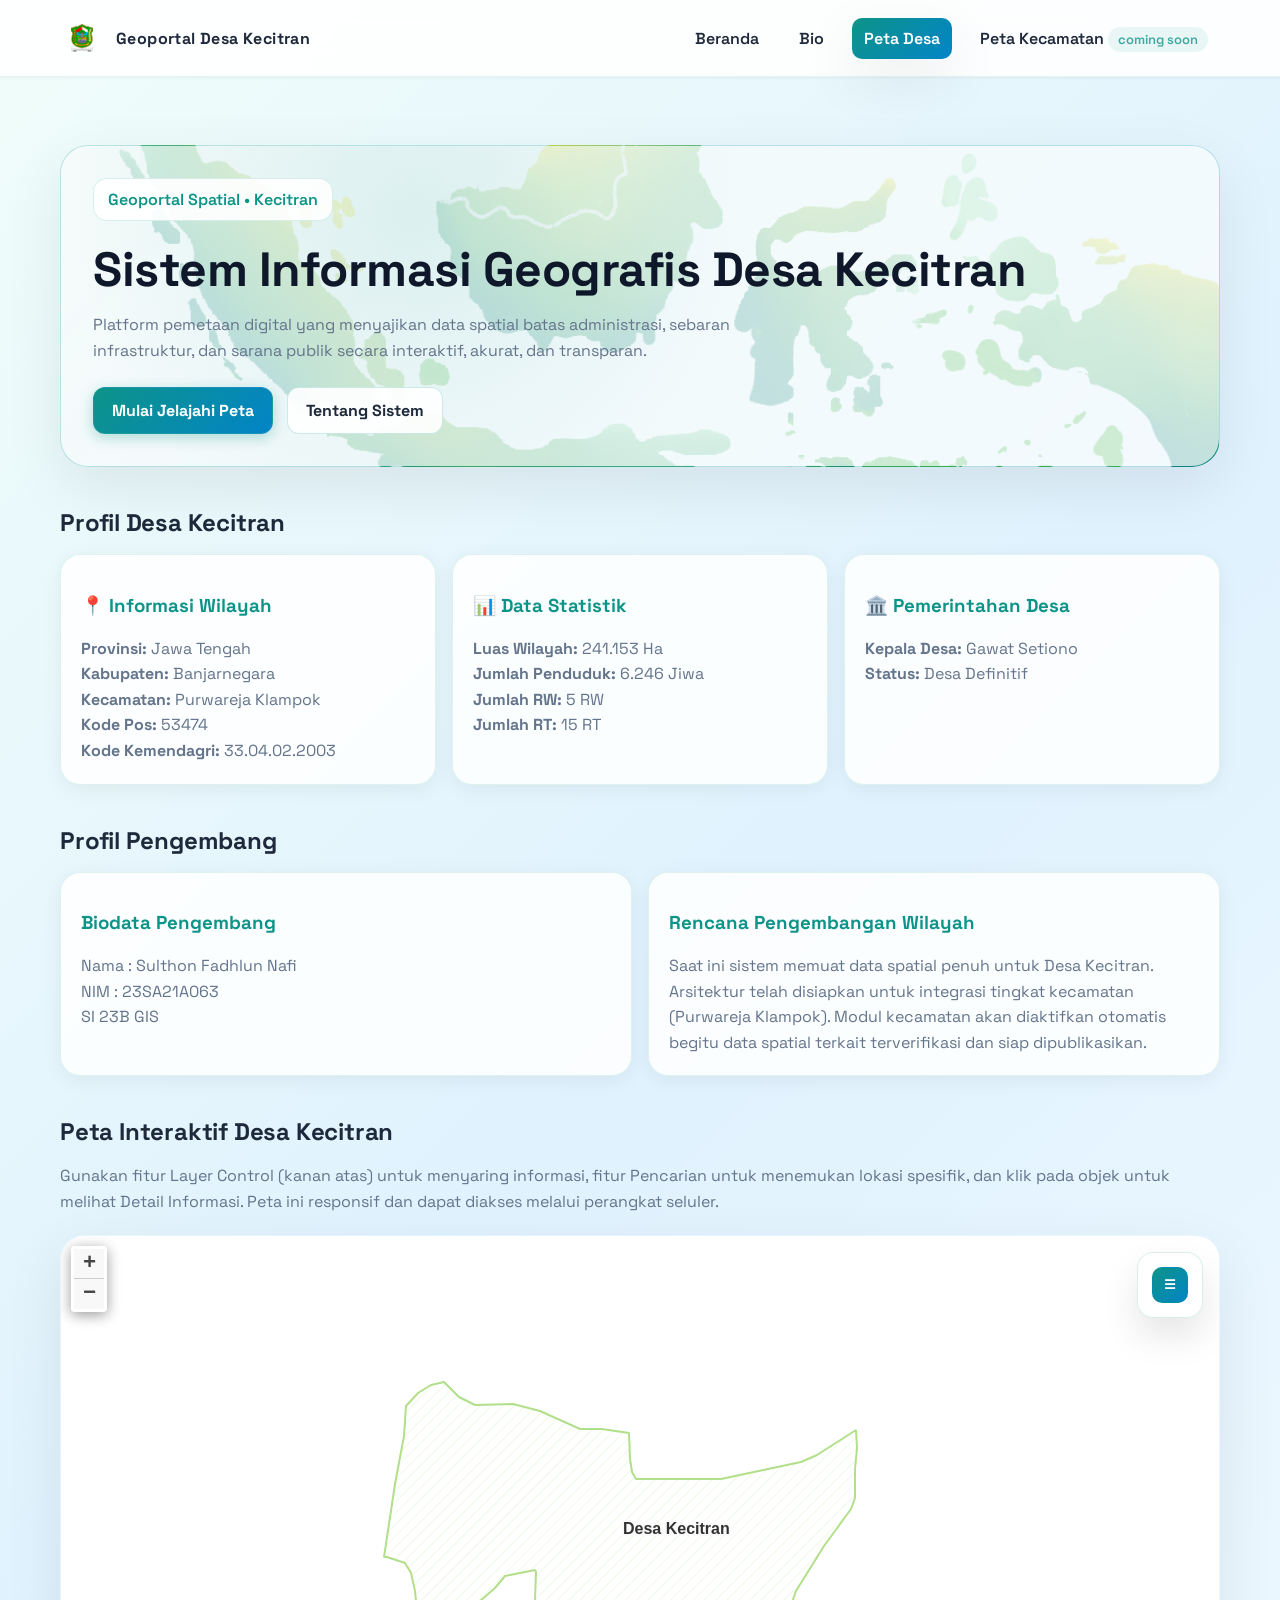
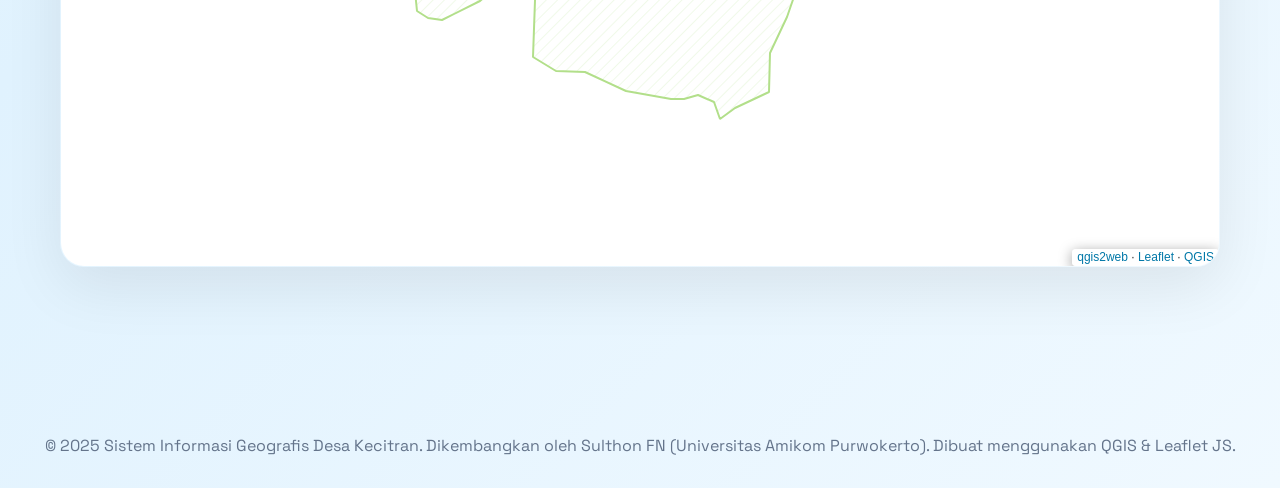
==== commit 0147d02d: "Redesign: Light mode green-teal color palette with Indonesia map background" ====
--- a/index.html
+++ b/index.html
@@ -18,14 +18,16 @@
         <link rel="stylesheet" href="css/leaflet.photon.css">
         <style>
             :root {
-                --brand-start: #6f3bff;
-                --brand-end: #b52ecf;
-                --brand-dark: #1b1230;
-                --glass: rgba(255, 255, 255, 0.06);
-                --text-main: #f6f0ff;
-                --text-muted: #c9c3d9;
-                --card: rgba(255, 255, 255, 0.04);
-                --shadow: 0 20px 60px rgba(0,0,0,0.25);
+                --brand-start: #0d9488;
+                --brand-end: #0284c7;
+                --brand-dark: #0f172a;
+                --glass: rgba(15, 118, 110, 0.08);
+                --text-main: #1e293b;
+                --text-muted: #64748b;
+                --card: rgba(255, 255, 255, 0.85);
+                --shadow: 0 20px 60px rgba(0,0,0,0.08);
+                --bg-light: #f0fdfa;
+                --bg-white: #ffffff;
             }
 
             * { box-sizing: border-box; }
@@ -34,9 +36,7 @@
                 margin: 0;
                 font-family: 'Space Grotesk', 'Segoe UI', sans-serif;
                 color: var(--text-main);
-                background: radial-gradient(circle at 20% 20%, rgba(181,46,207,0.24), transparent 25%),
-                            radial-gradient(circle at 80% 10%, rgba(111,59,255,0.28), transparent 30%),
-                            linear-gradient(135deg, #120c24 0%, #1a1031 45%, #0d081a 100%);
+                background: linear-gradient(135deg, #f0fdfa 0%, #e0f2fe 50%, #f0f9ff 100%);
                 min-height: 100vh;
                 scroll-behavior: smooth;
             }
@@ -48,8 +48,9 @@
                 top: 0;
                 z-index: 1200;
                 backdrop-filter: blur(12px);
-                background: rgba(18, 12, 36, 0.85);
-                border-bottom: 1px solid rgba(255,255,255,0.06);
+                background: rgba(255, 255, 255, 0.9);
+                border-bottom: 1px solid rgba(13, 148, 136, 0.1);
+                box-shadow: 0 1px 3px rgba(0,0,0,0.05);
             }
 
             .nav-bar {
@@ -100,9 +101,9 @@
                 width: 44px;
                 height: 44px;
                 border-radius: 12px;
-                border: 1px solid rgba(255,255,255,0.15);
-                background: rgba(255,255,255,0.06);
-                color: #fff;
+                border: 1px solid rgba(13, 148, 136, 0.2);
+                background: rgba(255,255,255,0.8);
+                color: var(--brand-start);
                 font-size: 20px;
             }
 
@@ -112,22 +113,33 @@
                 margin-top: 36px;
                 padding: 32px;
                 border-radius: 28px;
-                background: linear-gradient(120deg, rgba(111,59,255,0.18), rgba(181,46,207,0.14));
-                border: 1px solid rgba(255,255,255,0.06);
+                background: linear-gradient(135deg, rgba(13, 148, 136, 0.12), rgba(2, 132, 199, 0.08)),
+                            url('images/petaIndonesia.png') center center / cover no-repeat;
+                border: 1px solid rgba(13, 148, 136, 0.15);
                 box-shadow: var(--shadow);
                 position: relative;
                 overflow: hidden;
+            }
+
+            .hero::before {
+                content: "";
+                position: absolute;
+                inset: 0;
+                background: rgba(255, 255, 255, 0.75);
+                pointer-events: none;
             }
 
             .hero::after {
                 content: "";
                 position: absolute;
                 inset: 0;
-                background: radial-gradient(circle at 30% 20%, rgba(255,255,255,0.08), transparent 30%);
+                background: radial-gradient(circle at 30% 20%, rgba(13, 148, 136, 0.1), transparent 40%);
                 pointer-events: none;
             }
 
-            .hero h1 { font-size: clamp(32px, 5vw, 48px); margin: 0 0 12px; letter-spacing: -0.5px; }
+            .hero > * { position: relative; z-index: 1; }
+
+            .hero h1 { font-size: clamp(32px, 5vw, 48px); margin: 0 0 12px; letter-spacing: -0.5px; color: var(--brand-dark); }
             .hero p { margin: 0 0 24px; color: var(--text-muted); max-width: 720px; line-height: 1.6; }
 
             .cta-row { display: flex; flex-wrap: wrap; gap: 14px; }
@@ -147,10 +159,10 @@
             .btn-primary {
                 background: linear-gradient(135deg, var(--brand-start), var(--brand-end));
                 color: #fff;
-                box-shadow: var(--shadow);
-            }
-
-            .btn-ghost { background: var(--glass); color: var(--text-main); }
+                box-shadow: 0 4px 14px rgba(13, 148, 136, 0.3);
+            }
+
+            .btn-ghost { background: rgba(255,255,255,0.9); color: var(--text-main); border: 1px solid rgba(13, 148, 136, 0.2); }
 
             .btn:hover { transform: translateY(-2px); box-shadow: 0 14px 38px rgba(0,0,0,0.2); }
 
@@ -164,14 +176,16 @@
 
             .card {
                 background: var(--card);
-                border: 1px solid rgba(255,255,255,0.08);
+                border: 1px solid rgba(13, 148, 136, 0.12);
                 border-radius: 20px;
                 padding: 20px;
-                box-shadow: var(--shadow);
+                box-shadow: 0 4px 20px rgba(0,0,0,0.06);
                 transition: transform 180ms ease, border-color 180ms ease;
             }
 
-            .card:hover { transform: translateY(-4px); border-color: rgba(255,255,255,0.16); }
+            .card:hover { transform: translateY(-4px); border-color: rgba(13, 148, 136, 0.25); }
+
+            .card h3 { color: var(--brand-start); }
 
             .bio-list { list-style: none; padding: 0; margin: 12px 0 0; color: var(--text-muted); line-height: 1.6; }
 
@@ -200,10 +214,10 @@
             }
 
             .layer-drawer {
-                background: rgba(17, 12, 32, 0.92);
-                border: 1px solid rgba(255,255,255,0.10);
+                background: rgba(255, 255, 255, 0.95);
+                border: 1px solid rgba(13, 148, 136, 0.15);
                 border-radius: 16px;
-                box-shadow: 0 18px 36px rgba(0,0,0,0.35);
+                box-shadow: 0 18px 36px rgba(0,0,0,0.1);
                 backdrop-filter: blur(10px);
                 padding: 14px;
                 display: flex;
@@ -215,19 +229,19 @@
 
             .layer-drawer.collapsed { opacity: 1; }
             .layer-drawer.collapsed .drawer-header > div { display: none; }
-            .layer-drawer.collapsed .drawer-toggle { background: linear-gradient(135deg, var(--brand-start), var(--brand-end)); }
+            .layer-drawer.collapsed .drawer-toggle { background: linear-gradient(135deg, var(--brand-start), var(--brand-end)); color: #fff; }
 
             .drawer-body { max-height: 60vh; overflow-y: auto; padding-right: 4px; }
             .layer-drawer.collapsed .drawer-body { display: none; }
 
             .drawer-header { display: flex; align-items: center; justify-content: space-between; gap: 10px; }
-            .drawer-title { font-weight: 700; letter-spacing: 0.2px; margin: 0; }
+            .drawer-title { font-weight: 700; letter-spacing: 0.2px; margin: 0; color: var(--brand-dark); }
             .drawer-sub { margin: 2px 0 0; color: var(--text-muted); font-size: 13px; }
 
             .drawer-toggle {
-                border: 1px solid rgba(255,255,255,0.15);
-                background: rgba(255,255,255,0.06);
-                color: #fff;
+                border: 1px solid rgba(13, 148, 136, 0.2);
+                background: rgba(13, 148, 136, 0.08);
+                color: var(--brand-start);
                 width: 36px;
                 height: 36px;
                 border-radius: 10px;
@@ -237,22 +251,24 @@
 
             .search-box { display: flex; flex-direction: column; gap: 8px; }
             .search-box input {
-                background: rgba(255,255,255,0.08);
-                border: 1px solid rgba(255,255,255,0.14);
-                color: #f6f0ff;
+                background: rgba(255,255,255,0.9);
+                border: 1px solid rgba(13, 148, 136, 0.2);
+                color: var(--text-main);
                 border-radius: 12px;
                 padding: 10px 12px;
                 font-weight: 600;
             }
-            .search-box input::placeholder { color: #c9c3d9; }
+            .search-box input::placeholder { color: var(--text-muted); }
+            .search-box input:focus { outline: none; border-color: var(--brand-start); box-shadow: 0 0 0 3px rgba(13, 148, 136, 0.1); }
 
             .search-results {
-                background: rgba(13, 8, 26, 0.96);
-                border: 1px solid rgba(255,255,255,0.08);
+                background: rgba(255, 255, 255, 0.98);
+                border: 1px solid rgba(13, 148, 136, 0.15);
                 border-radius: 12px;
                 max-height: 220px;
                 overflow: auto;
                 display: none;
+                box-shadow: 0 8px 24px rgba(0,0,0,0.1);
             }
 
             .search-results.show { display: block; }
@@ -263,15 +279,15 @@
                 padding: 10px 12px;
                 background: transparent;
                 border: none;
-                color: #f6f0ff;
+                color: var(--text-main);
                 font-weight: 600;
                 cursor: pointer;
-                border-bottom: 1px solid rgba(255,255,255,0.05);
-            }
-
-            .search-results button:hover { background: rgba(255,255,255,0.06); }
-
-            .layer-section { border-top: 1px solid rgba(255,255,255,0.06); padding-top: 8px; }
+                border-bottom: 1px solid rgba(13, 148, 136, 0.08);
+            }
+
+            .search-results button:hover { background: rgba(13, 148, 136, 0.06); }
+
+            .layer-section { border-top: 1px solid rgba(13, 148, 136, 0.1); padding-top: 8px; }
             .layer-section:first-of-type { border-top: none; padding-top: 0; }
             .layer-section-title { margin: 0 0 8px; color: var(--text-muted); font-size: 13px; letter-spacing: 0.3px; text-transform: uppercase; }
 
@@ -283,20 +299,21 @@
                 border-radius: 12px;
                 cursor: pointer;
                 transition: background 150ms ease, border-color 150ms ease;
-                border: 1px solid rgba(255,255,255,0.06);
+                border: 1px solid rgba(13, 148, 136, 0.1);
                 margin-bottom: 8px;
-            }
-
-            .layer-toggle:hover { background: rgba(255,255,255,0.05); border-color: rgba(255,255,255,0.14); }
-
-            .layer-toggle input { width: 18px; height: 18px; accent-color: #a855f7; }
+                color: var(--text-main);
+            }
+
+            .layer-toggle:hover { background: rgba(13, 148, 136, 0.06); border-color: rgba(13, 148, 136, 0.2); }
+
+            .layer-toggle input { width: 18px; height: 18px; accent-color: var(--brand-start); }
             .layer-toggle span { font-weight: 600; }
 
             .badge {
                 padding: 4px 8px;
                 border-radius: 999px;
-                background: rgba(255,255,255,0.08);
-                color: var(--text-muted);
+                background: rgba(13, 148, 136, 0.1);
+                color: var(--brand-start);
                 font-size: 12px;
                 font-weight: 700;
             }
@@ -314,12 +331,14 @@
                 align-items: center;
                 padding: 10px 14px;
                 border-radius: 14px;
-                background: var(--glass);
-                border: 1px solid rgba(255,255,255,0.08);
+                background: rgba(255, 255, 255, 0.9);
+                border: 1px solid rgba(13, 148, 136, 0.15);
                 margin-bottom: 18px;
-            }
-
-            .coming-soon { opacity: 0.7; font-size: 13px; padding: 4px 10px; border-radius: 999px; background: rgba(255,255,255,0.08); }
+                color: var(--brand-start);
+                font-weight: 600;
+            }
+
+            .coming-soon { opacity: 0.8; font-size: 13px; padding: 4px 10px; border-radius: 999px; background: rgba(13, 148, 136, 0.1); color: var(--brand-start); }
 
             .floating {
                 animation: float 7s ease-in-out infinite;
@@ -327,25 +346,25 @@
 
             /* Search control restyle */
             .leaflet-control-search {
-                background: rgba(20, 14, 40, 0.85);
-                border: 1px solid rgba(255,255,255,0.12);
-                box-shadow: 0 10px 30px rgba(0,0,0,0.35);
+                background: rgba(255, 255, 255, 0.95);
+                border: 1px solid rgba(13, 148, 136, 0.15);
+                box-shadow: 0 10px 30px rgba(0,0,0,0.1);
                 border-radius: 14px;
                 padding: 8px;
-                color: #f6f0ff;
+                color: var(--text-main);
                 backdrop-filter: blur(6px);
             }
             .leaflet-control-search .search-input {
-                background: rgba(255,255,255,0.1);
-                border: 1px solid rgba(255,255,255,0.18);
-                color: #f6f0ff;
+                background: rgba(255,255,255,0.9);
+                border: 1px solid rgba(13, 148, 136, 0.2);
+                color: var(--text-main);
                 border-radius: 10px;
                 height: 32px;
                 padding: 0 34px 0 12px;
                 width: 220px;
                 font-weight: 600;
             }
-            .leaflet-control-search .search-input::placeholder { color: #c9c3d9; opacity: 0.8; }
+            .leaflet-control-search .search-input::placeholder { color: var(--text-muted); opacity: 0.8; }
             .leaflet-control-search .search-cancel,
             .leaflet-control-search .search-button {
                 width: 28px;
@@ -353,18 +372,18 @@
                 border-radius: 10px;
                 background: linear-gradient(135deg, var(--brand-start), var(--brand-end));
                 color: #fff;
-                border: 1px solid rgba(255,255,255,0.18);
-                box-shadow: 0 10px 24px rgba(0,0,0,0.25);
+                border: 1px solid rgba(13, 148, 136, 0.2);
+                box-shadow: 0 4px 12px rgba(13, 148, 136, 0.25);
             }
             .leaflet-control-search .search-tooltip {
-                background: rgba(20, 14, 40, 0.95);
-                color: #f6f0ff;
-                border: 1px solid rgba(255,255,255,0.15);
+                background: rgba(255, 255, 255, 0.98);
+                color: var(--text-main);
+                border: 1px solid rgba(13, 148, 136, 0.15);
                 border-radius: 12px;
             }
             .leaflet-control-search .search-tip {
                 padding: 6px 10px;
-                border-bottom: 1px solid rgba(255,255,255,0.06);
+                border-bottom: 1px solid rgba(13, 148, 136, 0.08);
             }
 
             @keyframes float {
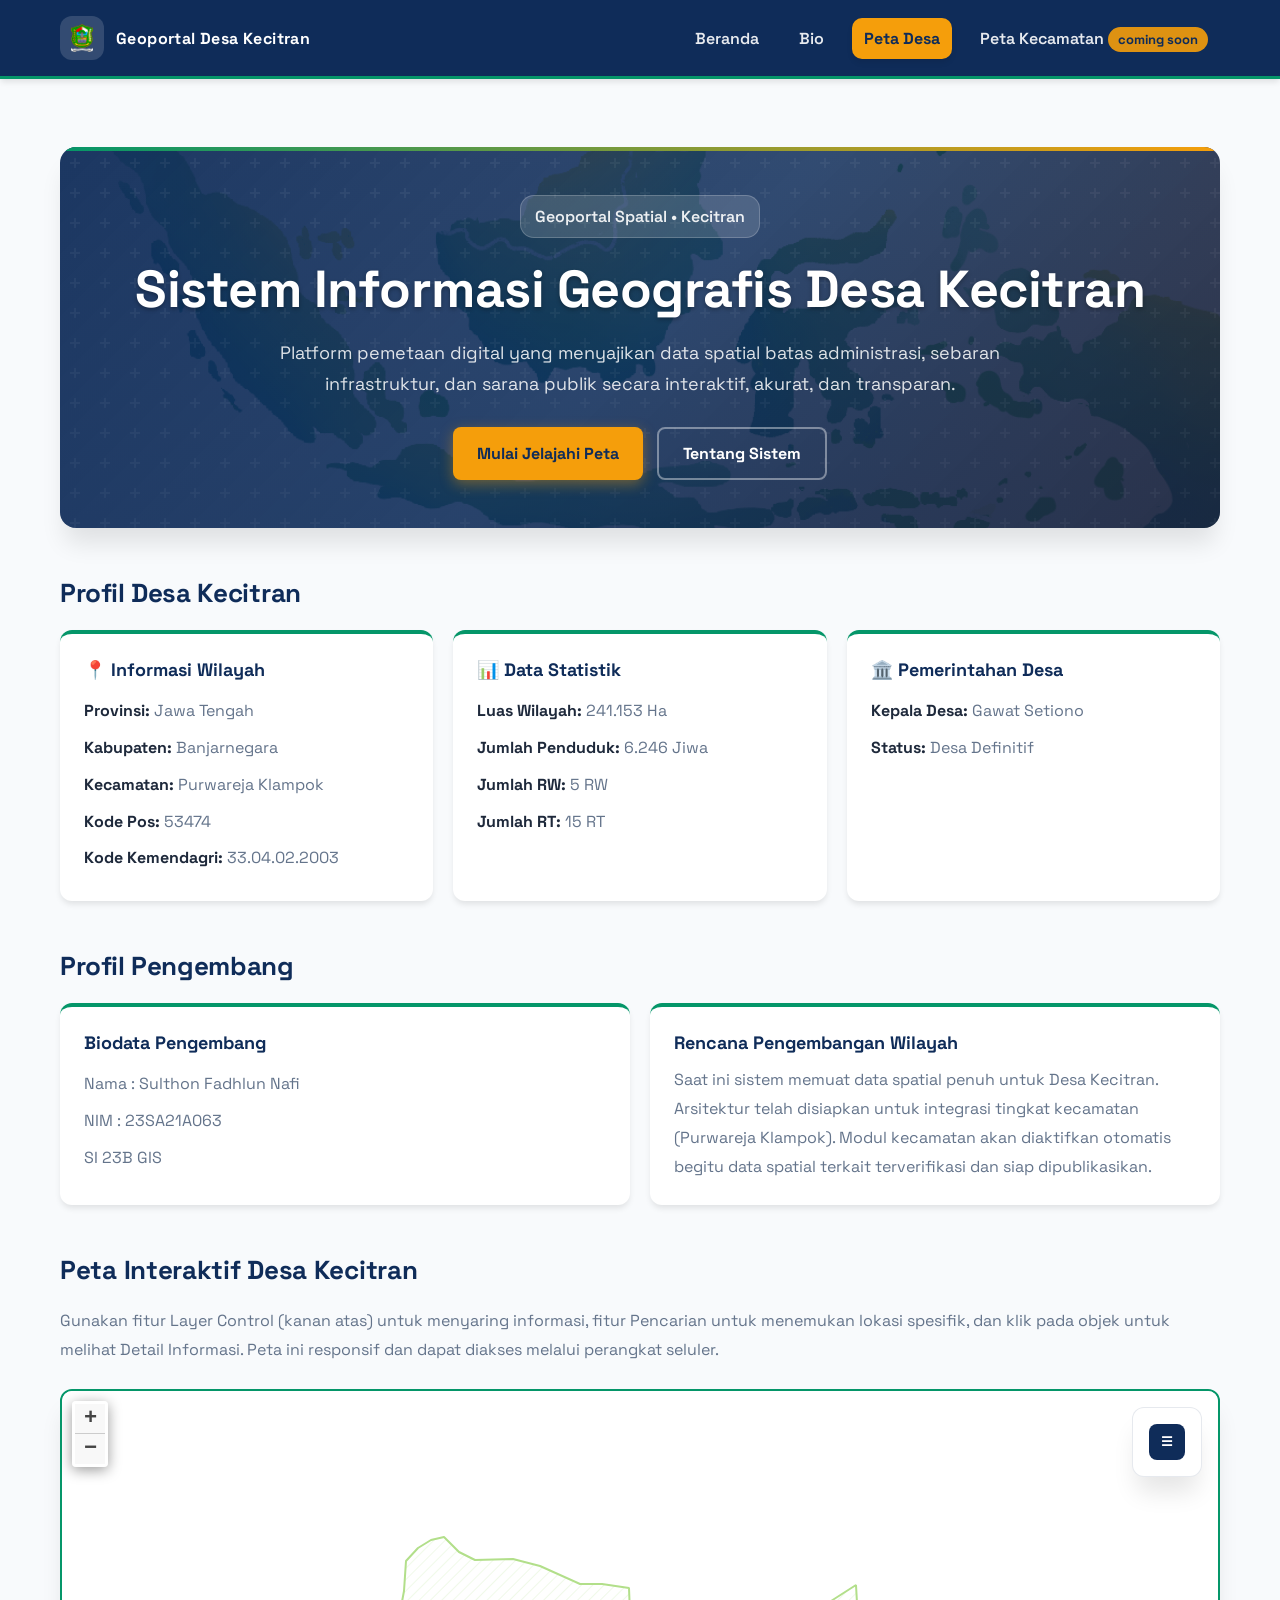
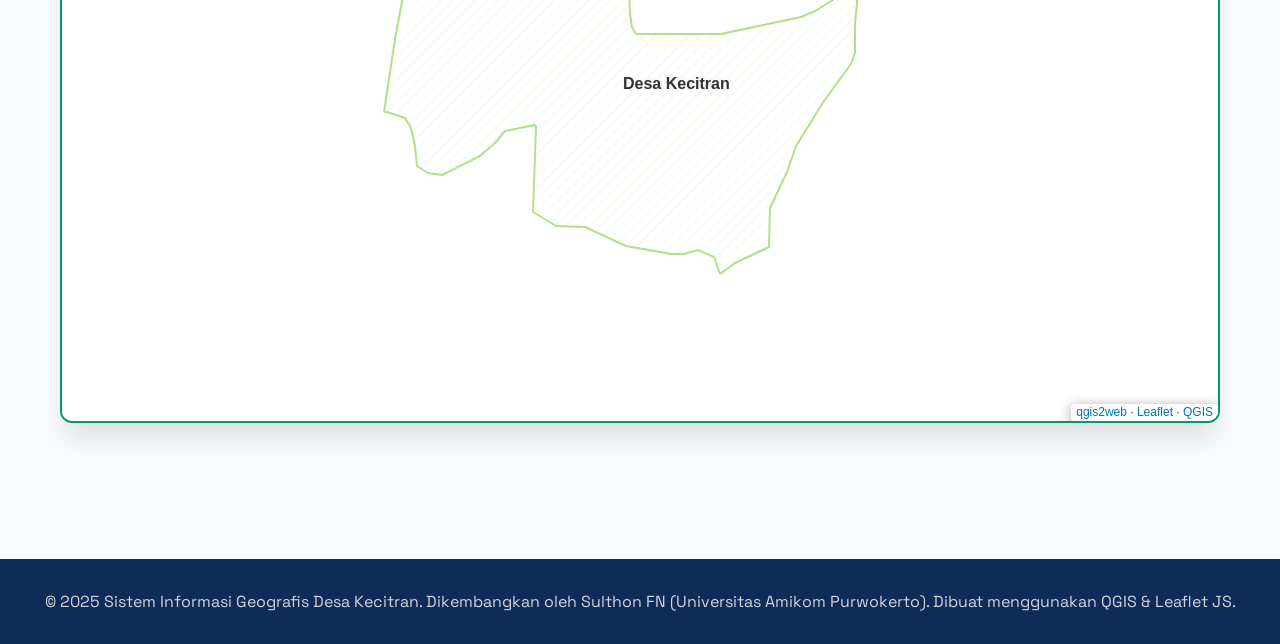
==== commit 1ebab1f0: "Redesign UI with Modern GovTech color palette (Navy, Emerald, Amber)" ====
--- a/index.html
+++ b/index.html
@@ -18,16 +18,15 @@
         <link rel="stylesheet" href="css/leaflet.photon.css">
         <style>
             :root {
-                --brand-start: #0d9488;
-                --brand-end: #0284c7;
-                --brand-dark: #0f172a;
-                --glass: rgba(15, 118, 110, 0.08);
-                --text-main: #1e293b;
-                --text-muted: #64748b;
-                --card: rgba(255, 255, 255, 0.85);
-                --shadow: 0 20px 60px rgba(0,0,0,0.08);
-                --bg-light: #f0fdfa;
-                --bg-white: #ffffff;
+                --primary-color: #0F2C59;
+                --secondary-color: #059669;
+                --accent-color: #F59E0B;
+                --bg-color: #F8FAFC;
+                --card-bg: #FFFFFF;
+                --text-main: #1E293B;
+                --text-muted: #64748B;
+                --shadow: 0 4px 6px -1px rgba(0, 0, 0, 0.1);
+                --shadow-lg: 0 20px 25px -5px rgba(0, 0, 0, 0.1);
             }
 
             * { box-sizing: border-box; }
@@ -36,7 +35,7 @@
                 margin: 0;
                 font-family: 'Space Grotesk', 'Segoe UI', sans-serif;
                 color: var(--text-main);
-                background: linear-gradient(135deg, #f0fdfa 0%, #e0f2fe 50%, #f0f9ff 100%);
+                background: var(--bg-color);
                 min-height: 100vh;
                 scroll-behavior: smooth;
             }
@@ -47,10 +46,9 @@
                 position: sticky;
                 top: 0;
                 z-index: 1200;
-                backdrop-filter: blur(12px);
-                background: rgba(255, 255, 255, 0.9);
-                border-bottom: 1px solid rgba(13, 148, 136, 0.1);
-                box-shadow: 0 1px 3px rgba(0,0,0,0.05);
+                background: var(--primary-color);
+                border-bottom: 3px solid var(--secondary-color);
+                box-shadow: var(--shadow);
             }
 
             .nav-bar {
@@ -69,6 +67,7 @@
                 gap: 12px;
                 font-weight: 700;
                 letter-spacing: 0.4px;
+                color: #fff;
             }
 
             .brand img {
@@ -76,7 +75,7 @@
                 height: 44px;
                 border-radius: 12px;
                 object-fit: contain;
-                background: rgba(255,255,255,0.06);
+                background: rgba(255,255,255,0.15);
                 padding: 8px;
             }
 
@@ -85,14 +84,16 @@
                 align-items: center;
                 gap: 16px;
                 font-weight: 600;
+                color: rgba(255,255,255,0.9);
             }
 
             .menu a { padding: 10px 12px; border-radius: 10px; transition: 200ms ease; }
-            .menu a:hover { background: rgba(255,255,255,0.08); }
+            .menu a:hover { background: rgba(255,255,255,0.1); color: #fff; }
 
             .menu .pill {
-                background: linear-gradient(135deg, var(--brand-start), var(--brand-end));
-                color: #fff;
+                background: var(--accent-color);
+                color: var(--primary-color);
+                font-weight: 700;
                 box-shadow: var(--shadow);
             }
 
@@ -101,9 +102,9 @@
                 width: 44px;
                 height: 44px;
                 border-radius: 12px;
-                border: 1px solid rgba(13, 148, 136, 0.2);
-                background: rgba(255,255,255,0.8);
-                color: var(--brand-start);
+                border: 1px solid rgba(255,255,255,0.3);
+                background: rgba(255,255,255,0.1);
+                color: #fff;
                 font-size: 20px;
             }
 
@@ -111,90 +112,135 @@
 
             .hero {
                 margin-top: 36px;
-                padding: 32px;
-                border-radius: 28px;
-                background: linear-gradient(135deg, rgba(13, 148, 136, 0.12), rgba(2, 132, 199, 0.08)),
-                            url('images/petaIndonesia.png') center center / cover no-repeat;
-                border: 1px solid rgba(13, 148, 136, 0.15);
-                box-shadow: var(--shadow);
+                padding: 48px 32px;
+                border-radius: 16px;
+                background-image: url("data:image/svg+xml,%3Csvg width='60' height='60' viewBox='0 0 60 60' xmlns='http://www.w3.org/2000/svg'%3E%3Cg fill='none' fill-rule='evenodd'%3E%3Cg fill='%23ffffff' fill-opacity='0.05'%3E%3Cpath d='M36 34v-4h-2v4h-4v2h4v4h2v-4h4v-2h-4zm0-30V0h-2v4h-4v2h4v4h2V6h4V4h-4zM6 34v-4H4v4H0v2h4v4h2v-4h4v-2H6zM6 4V0H4v4H0v2h4v4h2V6h4V4H6z'/%3E%3C/g%3E%3C/g%3E%3C/svg%3E"),
+                    linear-gradient(135deg, rgba(15, 44, 89, 0.95) 0%, rgba(15, 44, 89, 0.85) 50%, rgba(30, 30, 47, 0.9) 100%),
+                    url('images/petaIndonesia.png');
+                background-size: auto, cover, cover;
+                background-position: center, center, center;
+                border: none;
+                box-shadow: var(--shadow-lg);
                 position: relative;
                 overflow: hidden;
+                text-align: center;
             }
 
             .hero::before {
                 content: "";
                 position: absolute;
                 inset: 0;
-                background: rgba(255, 255, 255, 0.75);
+                background: linear-gradient(180deg, transparent 0%, rgba(15, 44, 89, 0.3) 100%);
                 pointer-events: none;
             }
 
             .hero::after {
                 content: "";
                 position: absolute;
-                inset: 0;
-                background: radial-gradient(circle at 30% 20%, rgba(13, 148, 136, 0.1), transparent 40%);
-                pointer-events: none;
+                top: 0;
+                left: 0;
+                right: 0;
+                height: 4px;
+                background: linear-gradient(90deg, var(--secondary-color), var(--accent-color));
             }
 
             .hero > * { position: relative; z-index: 1; }
 
-            .hero h1 { font-size: clamp(32px, 5vw, 48px); margin: 0 0 12px; letter-spacing: -0.5px; color: var(--brand-dark); }
-            .hero p { margin: 0 0 24px; color: var(--text-muted); max-width: 720px; line-height: 1.6; }
-
-            .cta-row { display: flex; flex-wrap: wrap; gap: 14px; }
+            .hero h1 { 
+                font-size: clamp(32px, 5vw, 52px); 
+                margin: 0 0 16px; 
+                letter-spacing: -0.5px; 
+                color: #fff;
+                font-weight: 700;
+                text-shadow: 0 2px 4px rgba(0,0,0,0.3);
+            }
+            .hero p { 
+                margin: 0 0 28px; 
+                color: rgba(255,255,255,0.85); 
+                max-width: 720px; 
+                line-height: 1.7;
+                margin-left: auto;
+                margin-right: auto;
+                font-size: 18px;
+            }
+
+            .cta-row { display: flex; flex-wrap: wrap; gap: 14px; justify-content: center; }
 
             .btn {
                 display: inline-flex;
                 align-items: center;
                 gap: 10px;
-                padding: 12px 18px;
+                padding: 14px 24px;
+                border-radius: 8px;
+                font-weight: 700;
+                border: none;
+                transition: transform 200ms ease, box-shadow 200ms ease;
+                cursor: pointer;
+            }
+
+            .btn-primary {
+                background: var(--accent-color);
+                color: var(--primary-color);
+                box-shadow: 0 4px 14px rgba(245, 158, 11, 0.4);
+            }
+
+            .btn-primary:hover {
+                transform: translateY(-3px);
+                box-shadow: 0 8px 25px rgba(245, 158, 11, 0.5);
+            }
+
+            .btn-ghost { 
+                background: transparent; 
+                color: #fff; 
+                border: 2px solid rgba(255,255,255,0.4); 
+            }
+            .btn-ghost:hover { 
+                background: rgba(255,255,255,0.1); 
+                border-color: rgba(255,255,255,0.6);
+                transform: translateY(-2px);
+            }
+
+            .section-title {
+                font-size: 26px;
+                margin: 48px 0 20px;
+                letter-spacing: -0.3px;
+                color: var(--primary-color);
+                font-weight: 700;
+            }
+
+            .card-grid { display: grid; gap: 20px; grid-template-columns: repeat(auto-fit, minmax(280px, 1fr)); }
+
+            .card {
+                background: var(--card-bg);
+                border: none;
                 border-radius: 12px;
-                font-weight: 700;
-                border: 1px solid rgba(255,255,255,0.08);
-                backdrop-filter: blur(4px);
-                transition: transform 160ms ease, box-shadow 160ms ease, background 160ms ease;
-            }
-
-            .btn-primary {
-                background: linear-gradient(135deg, var(--brand-start), var(--brand-end));
-                color: #fff;
-                box-shadow: 0 4px 14px rgba(13, 148, 136, 0.3);
-            }
-
-            .btn-ghost { background: rgba(255,255,255,0.9); color: var(--text-main); border: 1px solid rgba(13, 148, 136, 0.2); }
-
-            .btn:hover { transform: translateY(-2px); box-shadow: 0 14px 38px rgba(0,0,0,0.2); }
-
-            .section-title {
-                font-size: 24px;
-                margin: 40px 0 16px;
-                letter-spacing: -0.2px;
-            }
-
-            .card-grid { display: grid; gap: 16px; grid-template-columns: repeat(auto-fit, minmax(260px, 1fr)); }
-
-            .card {
-                background: var(--card);
-                border: 1px solid rgba(13, 148, 136, 0.12);
-                border-radius: 20px;
-                padding: 20px;
-                box-shadow: 0 4px 20px rgba(0,0,0,0.06);
-                transition: transform 180ms ease, border-color 180ms ease;
-            }
-
-            .card:hover { transform: translateY(-4px); border-color: rgba(13, 148, 136, 0.25); }
-
-            .card h3 { color: var(--brand-start); }
-
-            .bio-list { list-style: none; padding: 0; margin: 12px 0 0; color: var(--text-muted); line-height: 1.6; }
+                border-top: 4px solid var(--secondary-color);
+                padding: 24px;
+                box-shadow: var(--shadow);
+                transition: transform 200ms ease, box-shadow 200ms ease;
+            }
+
+            .card:hover { 
+                transform: translateY(-4px); 
+                box-shadow: 0 12px 24px -8px rgba(0, 0, 0, 0.15); 
+            }
+
+            .card h3 { 
+                color: var(--primary-color); 
+                margin: 0 0 12px;
+                font-size: 18px;
+            }
+
+            .bio-list { list-style: none; padding: 0; margin: 12px 0 0; color: var(--text-muted); line-height: 1.8; }
+            .bio-list li { padding: 4px 0; }
+            .bio-list strong { color: var(--text-main); }
 
             .map-wrap {
-                margin-top: 20px;
-                border-radius: 24px;
+                margin-top: 24px;
+                border-radius: 12px;
                 overflow: hidden;
-                border: 1px solid rgba(255,255,255,0.08);
-                box-shadow: var(--shadow);
+                border: 2px solid var(--secondary-color);
+                box-shadow: var(--shadow-lg);
                 position: relative;
                 isolation: isolate;
             }
@@ -214,12 +260,11 @@
             }
 
             .layer-drawer {
-                background: rgba(255, 255, 255, 0.95);
-                border: 1px solid rgba(13, 148, 136, 0.15);
-                border-radius: 16px;
-                box-shadow: 0 18px 36px rgba(0,0,0,0.1);
-                backdrop-filter: blur(10px);
-                padding: 14px;
+                background: var(--card-bg);
+                border: 1px solid rgba(15, 44, 89, 0.1);
+                border-radius: 12px;
+                box-shadow: var(--shadow-lg);
+                padding: 16px;
                 display: flex;
                 flex-direction: column;
                 gap: 12px;
@@ -229,22 +274,22 @@
 
             .layer-drawer.collapsed { opacity: 1; }
             .layer-drawer.collapsed .drawer-header > div { display: none; }
-            .layer-drawer.collapsed .drawer-toggle { background: linear-gradient(135deg, var(--brand-start), var(--brand-end)); color: #fff; }
+            .layer-drawer.collapsed .drawer-toggle { background: var(--primary-color); color: #fff; }
 
             .drawer-body { max-height: 60vh; overflow-y: auto; padding-right: 4px; }
             .layer-drawer.collapsed .drawer-body { display: none; }
 
             .drawer-header { display: flex; align-items: center; justify-content: space-between; gap: 10px; }
-            .drawer-title { font-weight: 700; letter-spacing: 0.2px; margin: 0; color: var(--brand-dark); }
+            .drawer-title { font-weight: 700; letter-spacing: 0.2px; margin: 0; color: var(--primary-color); }
             .drawer-sub { margin: 2px 0 0; color: var(--text-muted); font-size: 13px; }
 
             .drawer-toggle {
-                border: 1px solid rgba(13, 148, 136, 0.2);
-                background: rgba(13, 148, 136, 0.08);
-                color: var(--brand-start);
+                border: 1px solid rgba(15, 44, 89, 0.2);
+                background: rgba(15, 44, 89, 0.08);
+                color: var(--primary-color);
                 width: 36px;
                 height: 36px;
-                border-radius: 10px;
+                border-radius: 8px;
                 cursor: pointer;
                 font-weight: 700;
             }
@@ -252,23 +297,23 @@
             .search-box { display: flex; flex-direction: column; gap: 8px; }
             .search-box input {
                 background: rgba(255,255,255,0.9);
-                border: 1px solid rgba(13, 148, 136, 0.2);
+                border: 1px solid rgba(15, 44, 89, 0.2);
                 color: var(--text-main);
                 border-radius: 12px;
                 padding: 10px 12px;
                 font-weight: 600;
             }
             .search-box input::placeholder { color: var(--text-muted); }
-            .search-box input:focus { outline: none; border-color: var(--brand-start); box-shadow: 0 0 0 3px rgba(13, 148, 136, 0.1); }
+            .search-box input:focus { outline: none; border-color: var(--secondary-color); box-shadow: 0 0 0 3px rgba(5, 150, 105, 0.15); }
 
             .search-results {
                 background: rgba(255, 255, 255, 0.98);
-                border: 1px solid rgba(13, 148, 136, 0.15);
+                border: 1px solid rgba(15, 44, 89, 0.15);
                 border-radius: 12px;
                 max-height: 220px;
                 overflow: auto;
                 display: none;
-                box-shadow: 0 8px 24px rgba(0,0,0,0.1);
+                box-shadow: 0 8px 24px rgba(15, 44, 89, 0.1);
             }
 
             .search-results.show { display: block; }
@@ -282,14 +327,14 @@
                 color: var(--text-main);
                 font-weight: 600;
                 cursor: pointer;
-                border-bottom: 1px solid rgba(13, 148, 136, 0.08);
-            }
-
-            .search-results button:hover { background: rgba(13, 148, 136, 0.06); }
-
-            .layer-section { border-top: 1px solid rgba(13, 148, 136, 0.1); padding-top: 8px; }
+                border-bottom: 1px solid rgba(15, 44, 89, 0.08);
+            }
+
+            .search-results button:hover { background: rgba(5, 150, 105, 0.08); }
+
+            .layer-section { border-top: 1px solid rgba(15, 44, 89, 0.1); padding-top: 8px; }
             .layer-section:first-of-type { border-top: none; padding-top: 0; }
-            .layer-section-title { margin: 0 0 8px; color: var(--text-muted); font-size: 13px; letter-spacing: 0.3px; text-transform: uppercase; }
+            .layer-section-title { margin: 0 0 8px; color: var(--primary-color); font-size: 13px; letter-spacing: 0.3px; text-transform: uppercase; font-weight: 700; }
 
             .layer-toggle {
                 display: flex;
@@ -299,21 +344,21 @@
                 border-radius: 12px;
                 cursor: pointer;
                 transition: background 150ms ease, border-color 150ms ease;
-                border: 1px solid rgba(13, 148, 136, 0.1);
+                border: 1px solid rgba(15, 44, 89, 0.1);
                 margin-bottom: 8px;
                 color: var(--text-main);
             }
 
-            .layer-toggle:hover { background: rgba(13, 148, 136, 0.06); border-color: rgba(13, 148, 136, 0.2); }
-
-            .layer-toggle input { width: 18px; height: 18px; accent-color: var(--brand-start); }
+            .layer-toggle:hover { background: rgba(5, 150, 105, 0.08); border-color: rgba(5, 150, 105, 0.3); }
+
+            .layer-toggle input { width: 18px; height: 18px; accent-color: var(--secondary-color); }
             .layer-toggle span { font-weight: 600; }
 
             .badge {
                 padding: 4px 8px;
                 border-radius: 999px;
-                background: rgba(13, 148, 136, 0.1);
-                color: var(--brand-start);
+                background: rgba(5, 150, 105, 0.12);
+                color: var(--secondary-color);
                 font-size: 12px;
                 font-weight: 700;
             }
@@ -323,6 +368,8 @@
                 padding: 32px 20px;
                 text-align: center;
                 color: var(--text-muted);
+                background: var(--primary-color);
+                color: rgba(255, 255, 255, 0.8);
             }
 
             .ribbon {
@@ -331,14 +378,14 @@
                 align-items: center;
                 padding: 10px 14px;
                 border-radius: 14px;
-                background: rgba(255, 255, 255, 0.9);
-                border: 1px solid rgba(13, 148, 136, 0.15);
+                background: rgba(255, 255, 255, 0.15);
+                border: 1px solid rgba(255, 255, 255, 0.2);
                 margin-bottom: 18px;
-                color: var(--brand-start);
+                color: rgba(255, 255, 255, 0.9);
                 font-weight: 600;
             }
 
-            .coming-soon { opacity: 0.8; font-size: 13px; padding: 4px 10px; border-radius: 999px; background: rgba(13, 148, 136, 0.1); color: var(--brand-start); }
+            .coming-soon { opacity: 0.9; font-size: 13px; padding: 4px 10px; border-radius: 999px; background: var(--accent-color); color: var(--primary-color); font-weight: 700; }
 
             .floating {
                 animation: float 7s ease-in-out infinite;
@@ -347,8 +394,8 @@
             /* Search control restyle */
             .leaflet-control-search {
                 background: rgba(255, 255, 255, 0.95);
-                border: 1px solid rgba(13, 148, 136, 0.15);
-                box-shadow: 0 10px 30px rgba(0,0,0,0.1);
+                border: 1px solid rgba(15, 44, 89, 0.15);
+                box-shadow: 0 10px 30px rgba(15, 44, 89, 0.1);
                 border-radius: 14px;
                 padding: 8px;
                 color: var(--text-main);
@@ -356,7 +403,7 @@
             }
             .leaflet-control-search .search-input {
                 background: rgba(255,255,255,0.9);
-                border: 1px solid rgba(13, 148, 136, 0.2);
+                border: 1px solid rgba(15, 44, 89, 0.2);
                 color: var(--text-main);
                 border-radius: 10px;
                 height: 32px;
@@ -370,20 +417,20 @@
                 width: 28px;
                 height: 28px;
                 border-radius: 10px;
-                background: linear-gradient(135deg, var(--brand-start), var(--brand-end));
+                background: linear-gradient(135deg, var(--secondary-color), var(--primary-color));
                 color: #fff;
-                border: 1px solid rgba(13, 148, 136, 0.2);
-                box-shadow: 0 4px 12px rgba(13, 148, 136, 0.25);
+                border: 1px solid rgba(5, 150, 105, 0.2);
+                box-shadow: 0 4px 12px rgba(5, 150, 105, 0.25);
             }
             .leaflet-control-search .search-tooltip {
                 background: rgba(255, 255, 255, 0.98);
                 color: var(--text-main);
-                border: 1px solid rgba(13, 148, 136, 0.15);
+                border: 1px solid rgba(15, 44, 89, 0.15);
                 border-radius: 12px;
             }
             .leaflet-control-search .search-tip {
                 padding: 6px 10px;
-                border-bottom: 1px solid rgba(13, 148, 136, 0.08);
+                border-bottom: 1px solid rgba(15, 44, 89, 0.08);
             }
 
             @keyframes float {
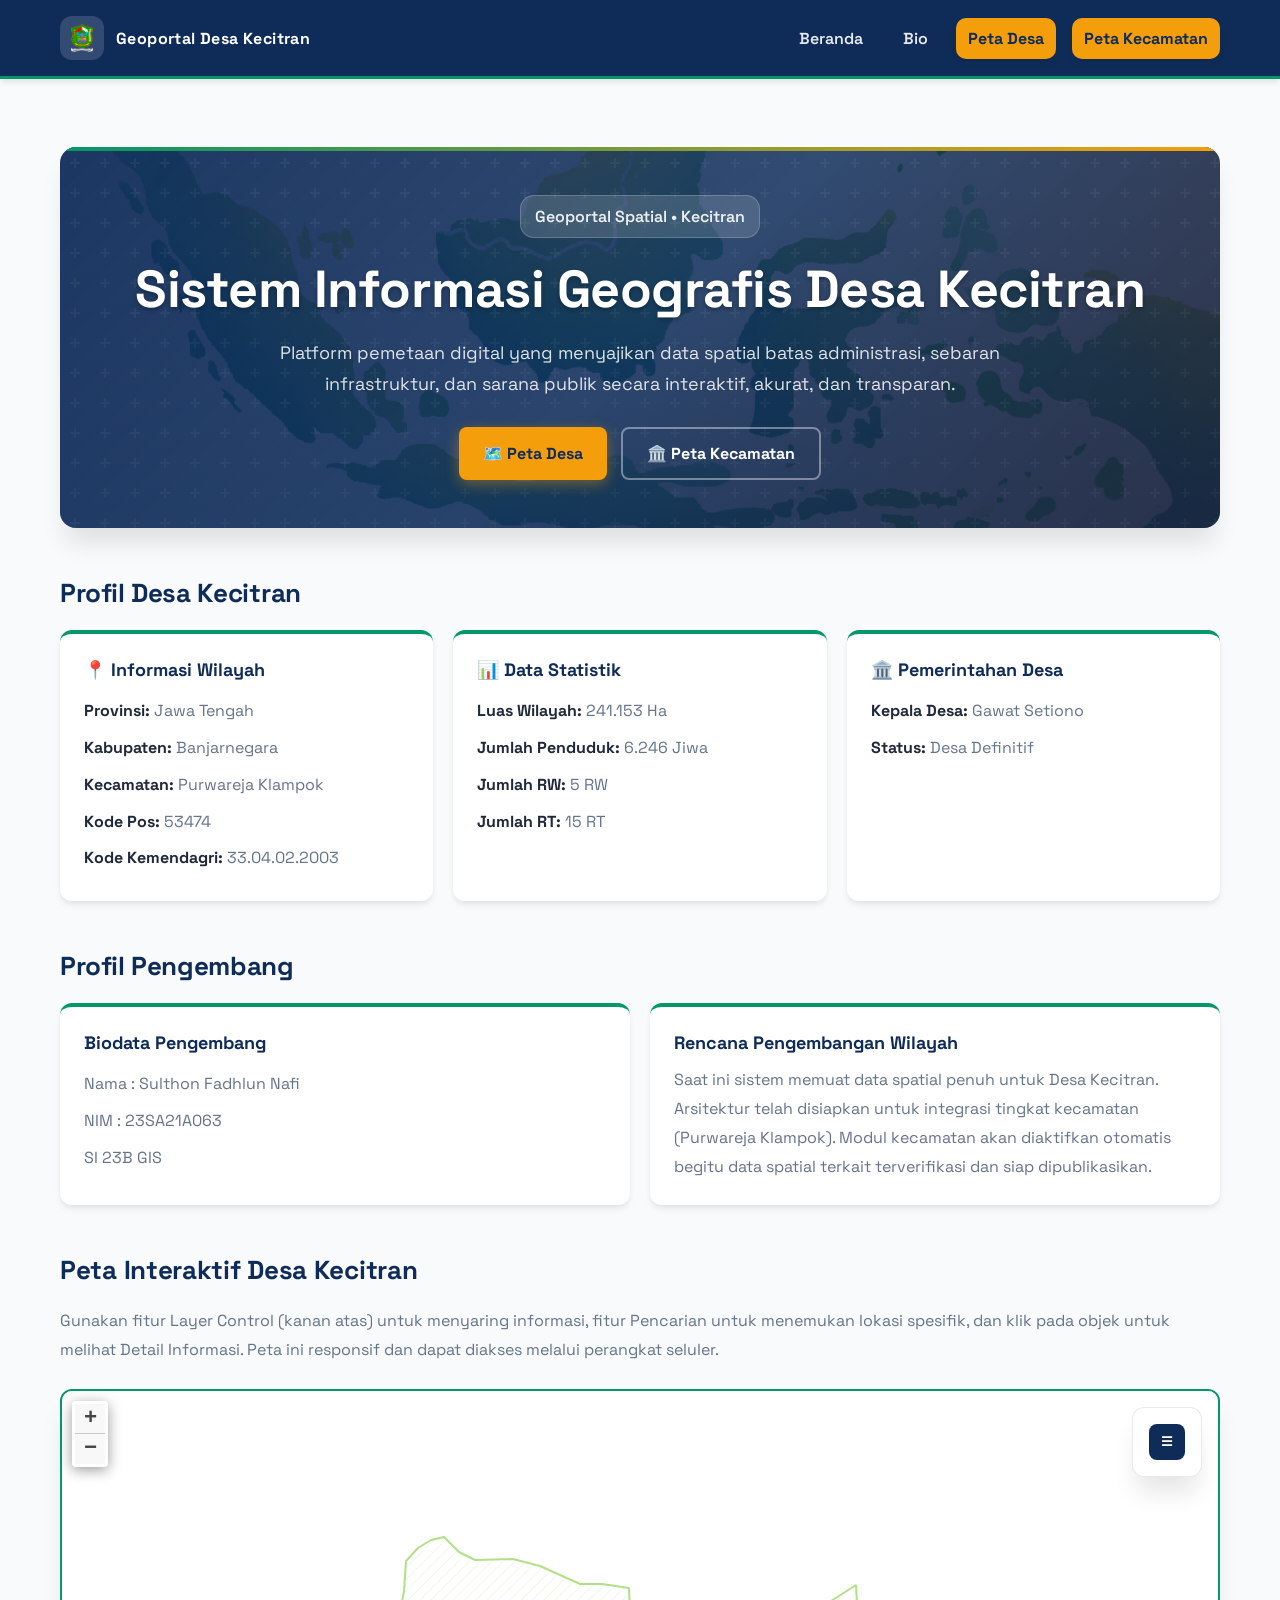
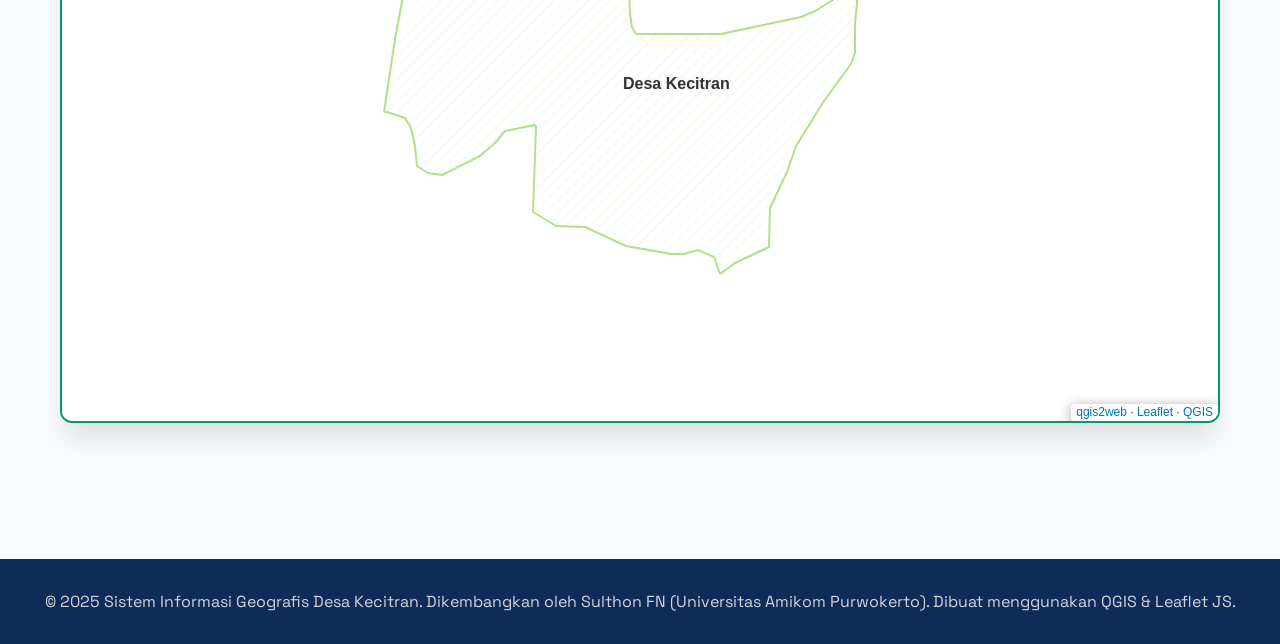
==== commit d89bc406: "Add Kecamatan Purwareja Klampok geoportal + update navigation links" ====
--- a/index.html
+++ b/index.html
@@ -27,6 +27,11 @@
                 --text-muted: #64748B;
                 --shadow: 0 4px 6px -1px rgba(0, 0, 0, 0.1);
                 --shadow-lg: 0 20px 25px -5px rgba(0, 0, 0, 0.1);
+                /* Fluid Animation Easings */
+                --ease-out-expo: cubic-bezier(0.19, 1, 0.22, 1);
+                --ease-out-back: cubic-bezier(0.34, 1.56, 0.64, 1);
+                --ease-in-out-quart: cubic-bezier(0.76, 0, 0.24, 1);
+                --ease-spring: cubic-bezier(0.175, 0.885, 0.32, 1.275);
             }
 
             * { box-sizing: border-box; }
@@ -87,8 +92,8 @@
                 color: rgba(255,255,255,0.9);
             }
 
-            .menu a { padding: 10px 12px; border-radius: 10px; transition: 200ms ease; }
-            .menu a:hover { background: rgba(255,255,255,0.1); color: #fff; }
+            .menu a { padding: 10px 12px; border-radius: 10px; transition: all 300ms var(--ease-out-expo); }
+            .menu a:hover { background: rgba(255,255,255,0.1); color: #fff; transform: translateY(-2px); }
 
             .menu .pill {
                 background: var(--accent-color);
@@ -174,7 +179,7 @@
                 border-radius: 8px;
                 font-weight: 700;
                 border: none;
-                transition: transform 200ms ease, box-shadow 200ms ease;
+                transition: transform 400ms var(--ease-out-back), box-shadow 400ms var(--ease-out-expo);
                 cursor: pointer;
             }
 
@@ -185,8 +190,8 @@
             }
 
             .btn-primary:hover {
-                transform: translateY(-3px);
-                box-shadow: 0 8px 25px rgba(245, 158, 11, 0.5);
+                transform: translateY(-4px) scale(1.02);
+                box-shadow: 0 12px 30px rgba(245, 158, 11, 0.5);
             }
 
             .btn-ghost { 
@@ -197,7 +202,7 @@
             .btn-ghost:hover { 
                 background: rgba(255,255,255,0.1); 
                 border-color: rgba(255,255,255,0.6);
-                transform: translateY(-2px);
+                transform: translateY(-3px) scale(1.02);
             }
 
             .section-title {
@@ -217,12 +222,23 @@
                 border-top: 4px solid var(--secondary-color);
                 padding: 24px;
                 box-shadow: var(--shadow);
-                transition: transform 200ms ease, box-shadow 200ms ease;
+                transition: transform 500ms var(--ease-out-back), box-shadow 400ms var(--ease-out-expo), opacity 600ms var(--ease-out-expo);
+                opacity: 0;
+                transform: translateY(30px);
+            }
+
+            .card.visible {
+                opacity: 1;
+                transform: translateY(0);
             }
 
             .card:hover { 
-                transform: translateY(-4px); 
-                box-shadow: 0 12px 24px -8px rgba(0, 0, 0, 0.15); 
+                transform: translateY(-6px) scale(1.01); 
+                box-shadow: 0 16px 32px -8px rgba(0, 0, 0, 0.18); 
+            }
+
+            .card.visible:hover {
+                transform: translateY(-6px) scale(1.01);
             }
 
             .card h3 { 
@@ -302,21 +318,31 @@
                 border-radius: 12px;
                 padding: 10px 12px;
                 font-weight: 600;
-            }
-            .search-box input::placeholder { color: var(--text-muted); }
-            .search-box input:focus { outline: none; border-color: var(--secondary-color); box-shadow: 0 0 0 3px rgba(5, 150, 105, 0.15); }
+                transition: all 300ms var(--ease-out-expo);
+            }
+            .search-box input::placeholder { color: var(--text-muted); transition: opacity 200ms ease; }
+            .search-box input:focus { outline: none; border-color: var(--secondary-color); box-shadow: 0 0 0 3px rgba(5, 150, 105, 0.15); transform: scale(1.01); }
+            .search-box input:focus::placeholder { opacity: 0.5; }
 
             .search-results {
                 background: rgba(255, 255, 255, 0.98);
                 border: 1px solid rgba(15, 44, 89, 0.15);
                 border-radius: 12px;
+                max-height: 0;
+                overflow: hidden;
+                box-shadow: 0 8px 24px rgba(15, 44, 89, 0.1);
+                opacity: 0;
+                transform: translateY(-8px);
+                transition: all 350ms var(--ease-out-expo);
+            }
+
+            .search-results.show { 
+                display: block; 
                 max-height: 220px;
                 overflow: auto;
-                display: none;
-                box-shadow: 0 8px 24px rgba(15, 44, 89, 0.1);
-            }
-
-            .search-results.show { display: block; }
+                opacity: 1;
+                transform: translateY(0);
+            }
 
             .search-results button {
                 width: 100%;
@@ -328,9 +354,13 @@
                 font-weight: 600;
                 cursor: pointer;
                 border-bottom: 1px solid rgba(15, 44, 89, 0.08);
-            }
-
-            .search-results button:hover { background: rgba(5, 150, 105, 0.08); }
+                transition: all 200ms var(--ease-out-expo);
+            }
+
+            .search-results button:hover { 
+                background: rgba(5, 150, 105, 0.08); 
+                padding-left: 16px;
+            }
 
             .layer-section { border-top: 1px solid rgba(15, 44, 89, 0.1); padding-top: 8px; }
             .layer-section:first-of-type { border-top: none; padding-top: 0; }
@@ -343,15 +373,16 @@
                 padding: 8px 10px;
                 border-radius: 12px;
                 cursor: pointer;
-                transition: background 150ms ease, border-color 150ms ease;
+                transition: all 300ms var(--ease-out-expo);
                 border: 1px solid rgba(15, 44, 89, 0.1);
                 margin-bottom: 8px;
                 color: var(--text-main);
             }
 
-            .layer-toggle:hover { background: rgba(5, 150, 105, 0.08); border-color: rgba(5, 150, 105, 0.3); }
-
-            .layer-toggle input { width: 18px; height: 18px; accent-color: var(--secondary-color); }
+            .layer-toggle:hover { background: rgba(5, 150, 105, 0.08); border-color: rgba(5, 150, 105, 0.3); transform: translateX(4px); }
+
+            .layer-toggle input { width: 18px; height: 18px; accent-color: var(--secondary-color); transition: transform 200ms var(--ease-spring); }
+            .layer-toggle input:checked { transform: scale(1.1); }
             .layer-toggle span { font-weight: 600; }
 
             .badge {
@@ -434,9 +465,83 @@
             }
 
             @keyframes float {
-                0% { transform: translateY(0px); }
-                50% { transform: translateY(-10px); }
-                100% { transform: translateY(0px); }
+                0%, 100% { transform: translateY(0px) rotate(0deg); }
+                25% { transform: translateY(-8px) rotate(0.5deg); }
+                50% { transform: translateY(-12px) rotate(0deg); }
+                75% { transform: translateY(-6px) rotate(-0.5deg); }
+            }
+
+            @keyframes fadeInUp {
+                from {
+                    opacity: 0;
+                    transform: translateY(40px);
+                }
+                to {
+                    opacity: 1;
+                    transform: translateY(0);
+                }
+            }
+
+            @keyframes pulse {
+                0%, 100% { transform: scale(1); opacity: 1; }
+                50% { transform: scale(1.15); opacity: 0.8; }
+            }
+
+            @keyframes ripple {
+                0% { transform: scale(0.8); opacity: 1; }
+                100% { transform: scale(2.5); opacity: 0; }
+            }
+
+            @keyframes slideInRight {
+                from { transform: translateX(30px); opacity: 0; }
+                to { transform: translateX(0); opacity: 1; }
+            }
+
+            /* Pulse Marker Animation */
+            .pulse-marker {
+                position: relative;
+            }
+            .pulse-core {
+                width: 16px;
+                height: 16px;
+                background: var(--accent-color);
+                border: 3px solid #fff;
+                border-radius: 50%;
+                position: absolute;
+                top: 50%;
+                left: 50%;
+                transform: translate(-50%, -50%);
+                box-shadow: 0 2px 8px rgba(0,0,0,0.3);
+                animation: pulse 1.5s var(--ease-in-out-quart) infinite;
+            }
+            .pulse-ring {
+                width: 40px;
+                height: 40px;
+                border: 3px solid var(--secondary-color);
+                border-radius: 50%;
+                position: absolute;
+                top: 50%;
+                left: 50%;
+                transform: translate(-50%, -50%);
+                animation: ripple 1.5s var(--ease-out-expo) infinite;
+            }
+
+            .hero h1, .hero p, .hero .cta-row, .hero .ribbon {
+                animation: fadeInUp 800ms var(--ease-out-expo) backwards;
+            }
+            .hero .ribbon { animation-delay: 0ms; }
+            .hero h1 { animation-delay: 100ms; }
+            .hero p { animation-delay: 200ms; }
+            .hero .cta-row { animation-delay: 350ms; }
+
+            .section-title {
+                opacity: 0;
+                transform: translateY(20px);
+                transition: all 600ms var(--ease-out-expo);
+            }
+            .section-title.visible {
+                opacity: 1;
+                transform: translateY(0);
             }
 
             @media (max-width: 820px) {
@@ -471,7 +576,7 @@
                     <a href="#beranda">Beranda</a>
                     <a href="#bio">Bio</a>
                     <a href="#desa" class="pill">Peta Desa</a>
-                    <a href="../kecPurwarejaKlampok/index.html" aria-label="Peta Kecamatan">Peta Kecamatan <span class="coming-soon">coming soon</span></a>
+                    <a href="./kecamatan/index.html" aria-label="Peta Kecamatan" class="pill">Peta Kecamatan</a>
                 </nav>
             </div>
         </header>
@@ -482,8 +587,8 @@
                 <h1>Sistem Informasi Geografis Desa Kecitran</h1>
                 <p>Platform pemetaan digital yang menyajikan data spatial batas administrasi, sebaran infrastruktur, dan sarana publik secara interaktif, akurat, dan transparan.</p>
                 <div class="cta-row">
-                    <a class="btn btn-primary" href="#desa">Mulai Jelajahi Peta</a>
-                    <a class="btn btn-ghost" href="#bio">Tentang Sistem</a>
+                    <a class="btn btn-primary" href="#desa">🗺️ Peta Desa</a>
+                    <a class="btn btn-ghost" href="./kecamatan/index.html">🏛️ Peta Kecamatan</a>
                 </div>
             </section>
 
@@ -588,8 +693,9 @@
                                         <span>Jalan Desa</span>
                                     </label>
                                     <label class="layer-toggle">
-                                        <input type="checkbox" data-layer-key="bangunan" checked>
+                                        <input type="checkbox" data-layer-key="bangunan">
                                         <span>Bangunan &amp; Gedung</span>
+                                        <span class="badge">Berat</span>
                                     </label>
                                 </div>
 
@@ -616,11 +722,56 @@
         </footer>
 
         <script>
+            // ========== Fluid Animation System ==========
+            
+            // Intersection Observer for scroll animations
+            const observerOptions = {
+                threshold: 0.1,
+                rootMargin: '0px 0px -50px 0px'
+            };
+
+            const animationObserver = new IntersectionObserver((entries) => {
+                entries.forEach((entry, index) => {
+                    if (entry.isIntersecting) {
+                        // Staggered delay for cards
+                        const delay = entry.target.classList.contains('card') 
+                            ? index * 100 
+                            : 0;
+                        
+                        setTimeout(() => {
+                            entry.target.classList.add('visible');
+                        }, delay);
+                        
+                        animationObserver.unobserve(entry.target);
+                    }
+                });
+            }, observerOptions);
+
+            // Observe cards and section titles
+            document.querySelectorAll('.card, .section-title').forEach(el => {
+                animationObserver.observe(el);
+            });
+
+            // Menu toggle
             const toggle = document.querySelector('.menu-toggle');
             const menu = document.querySelector('.menu');
             if (toggle && menu) {
                 toggle.addEventListener('click', () => menu.classList.toggle('show'));
             }
+
+            // Smooth scroll with easing for anchor links
+            document.querySelectorAll('a[href^="#"]').forEach(anchor => {
+                anchor.addEventListener('click', function(e) {
+                    e.preventDefault();
+                    const target = document.querySelector(this.getAttribute('href'));
+                    if (target) {
+                        target.scrollIntoView({
+                            behavior: 'smooth',
+                            block: 'start'
+                        });
+                    }
+                });
+            });
         </script>
         <script src="js/qgis2web_expressions.js"></script>
         <script src="js/leaflet.js"></script>
@@ -716,6 +867,40 @@
         var bounds_group = new L.featureGroup([]);
         function setBounds() {
         }
+
+        // ========== Hover Effect for Boundary Layers ==========
+        var hoverStyle = {
+            weight: 5,
+            color: '#F59E0B',
+            opacity: 1,
+            fillOpacity: 0.3,
+            fillColor: '#F59E0B'
+        };
+
+        function addHoverEffect(layer, originalStyleFn) {
+            var originalStyle = null;
+            
+            layer.on('mouseover', function(e) {
+                var target = e.target;
+                originalStyle = {
+                    weight: target.options.weight,
+                    color: target.options.color,
+                    opacity: target.options.opacity,
+                    fillOpacity: target.options.fillOpacity,
+                    fillColor: target.options.fillColor
+                };
+                target.setStyle(hoverStyle);
+                target.bringToFront();
+            });
+            
+            layer.on('mouseout', function(e) {
+                if (originalStyle) {
+                    e.target.setStyle(originalStyle);
+                }
+            });
+        }
+        // ========== End Hover Effect ==========
+
         map.createPane('pane_GoogleSatellite_0');
         map.getPane('pane_GoogleSatellite_0').style.zIndex = 400;
         var layer_GoogleSatellite_0 = L.tileLayer('https://mt1.google.com/vt/lyrs=s&x={x}&y={y}&z={z}', {
@@ -813,6 +998,24 @@
 				addClassToPopupIfMedia(content, e.popup);
 			});
 			layer.bindPopup(content, { maxHeight: 400 });
+
+            // Add hover effect for RW boundaries
+            var originalStyle = null;
+            layer.on('mouseover', function(e) {
+                originalStyle = {
+                    weight: e.target.options.weight,
+                    color: e.target.options.color,
+                    opacity: e.target.options.opacity,
+                    fillOpacity: e.target.options.fillOpacity
+                };
+                e.target.setStyle(hoverStyle);
+                e.target.bringToFront();
+            });
+            layer.on('mouseout', function(e) {
+                if (originalStyle) {
+                    e.target.setStyle(originalStyle);
+                }
+            });
         }
 
         function style_BatasRW_2_0(feature) {
@@ -923,6 +1126,24 @@
 				addClassToPopupIfMedia(content, e.popup);
 			});
 			layer.bindPopup(content, { maxHeight: 400 });
+
+            // Add hover effect for RT/RW boundaries
+            var originalStyle = null;
+            layer.on('mouseover', function(e) {
+                originalStyle = {
+                    weight: e.target.options.weight,
+                    color: e.target.options.color,
+                    opacity: e.target.options.opacity,
+                    fillOpacity: e.target.options.fillOpacity
+                };
+                e.target.setStyle(hoverStyle);
+                e.target.bringToFront();
+            });
+            layer.on('mouseout', function(e) {
+                if (originalStyle) {
+                    e.target.setStyle(originalStyle);
+                }
+            });
         }
 
         var pattern_rt_rw_3_0 = new L.StripePattern({
@@ -2205,7 +2426,7 @@
             style: style_Bangunanrumahgedung_5_0,
         });
         bounds_group.addLayer(layer_Bangunanrumahgedung_5);
-        map.addLayer(layer_Bangunanrumahgedung_5);
+        // map.addLayer(layer_Bangunanrumahgedung_5); // Disabled by default for performance
         function pop_LandmarkadminitratifsekolahfaskesTPU_6(feature, layer) {
             var popupContent = '<table>\
                     <tr>\
@@ -2315,7 +2536,7 @@
             rw: true,
             rtrw: true,
             jalan: true,
-            bangunan: true,
+            bangunan: false,  // Disabled by default for performance
             landmark: true,
             rumah: true
         };
@@ -2487,21 +2708,65 @@
 
         function flyToEntry(entry) {
             if (!entry || !entry.center) { return; }
-            map.flyTo(entry.center, 18);
+            
+            // Remove previous markers
             if (highlightMarker) { map.removeLayer(highlightMarker); }
-            highlightMarker = L.circleMarker(entry.center, {
-                radius: 10,
-                color: '#b52ecf',
-                weight: 3,
-                fillColor: '#ffffff',
-                fillOpacity: 0.9
+            if (window.pulseMarker) { map.removeLayer(window.pulseMarker); }
+            if (window.rippleMarker) { map.removeLayer(window.rippleMarker); }
+            
+            // Smooth fly animation with custom options
+            map.flyTo(entry.center, 18, {
+                duration: 1.2,
+                easeLinearity: 0.25
+            });
+            
+            // Create animated pulse marker
+            var pulseIcon = L.divIcon({
+                className: 'pulse-marker',
+                html: '<div class="pulse-ring"></div><div class="pulse-core"></div>',
+                iconSize: [40, 40],
+                iconAnchor: [20, 20]
+            });
+            
+            highlightMarker = L.marker(entry.center, { icon: pulseIcon }).addTo(map);
+            
+            // Create expanding ripple effect
+            window.rippleMarker = L.circleMarker(entry.center, {
+                radius: 8,
+                color: 'var(--secondary-color)',
+                weight: 2,
+                fillColor: 'var(--accent-color)',
+                fillOpacity: 0.6,
+                className: 'ripple-circle'
             }).addTo(map);
+            
+            // Animate ripple expansion
+            var rippleRadius = 8;
+            var rippleInterval = setInterval(function() {
+                rippleRadius += 2;
+                if (window.rippleMarker) {
+                    window.rippleMarker.setRadius(rippleRadius);
+                    window.rippleMarker.setStyle({ 
+                        opacity: Math.max(0, 1 - (rippleRadius - 8) / 40),
+                        fillOpacity: Math.max(0, 0.6 - (rippleRadius - 8) / 50)
+                    });
+                }
+                if (rippleRadius > 50) {
+                    clearInterval(rippleInterval);
+                    if (window.rippleMarker) {
+                        map.removeLayer(window.rippleMarker);
+                        window.rippleMarker = null;
+                    }
+                }
+            }, 30);
+            
+            // Remove highlight after delay
             setTimeout(function() {
                 if (highlightMarker) {
                     map.removeLayer(highlightMarker);
                     highlightMarker = null;
                 }
-            }, 3200);
+            }, 4000);
         }
 
         function renderResults(term) {
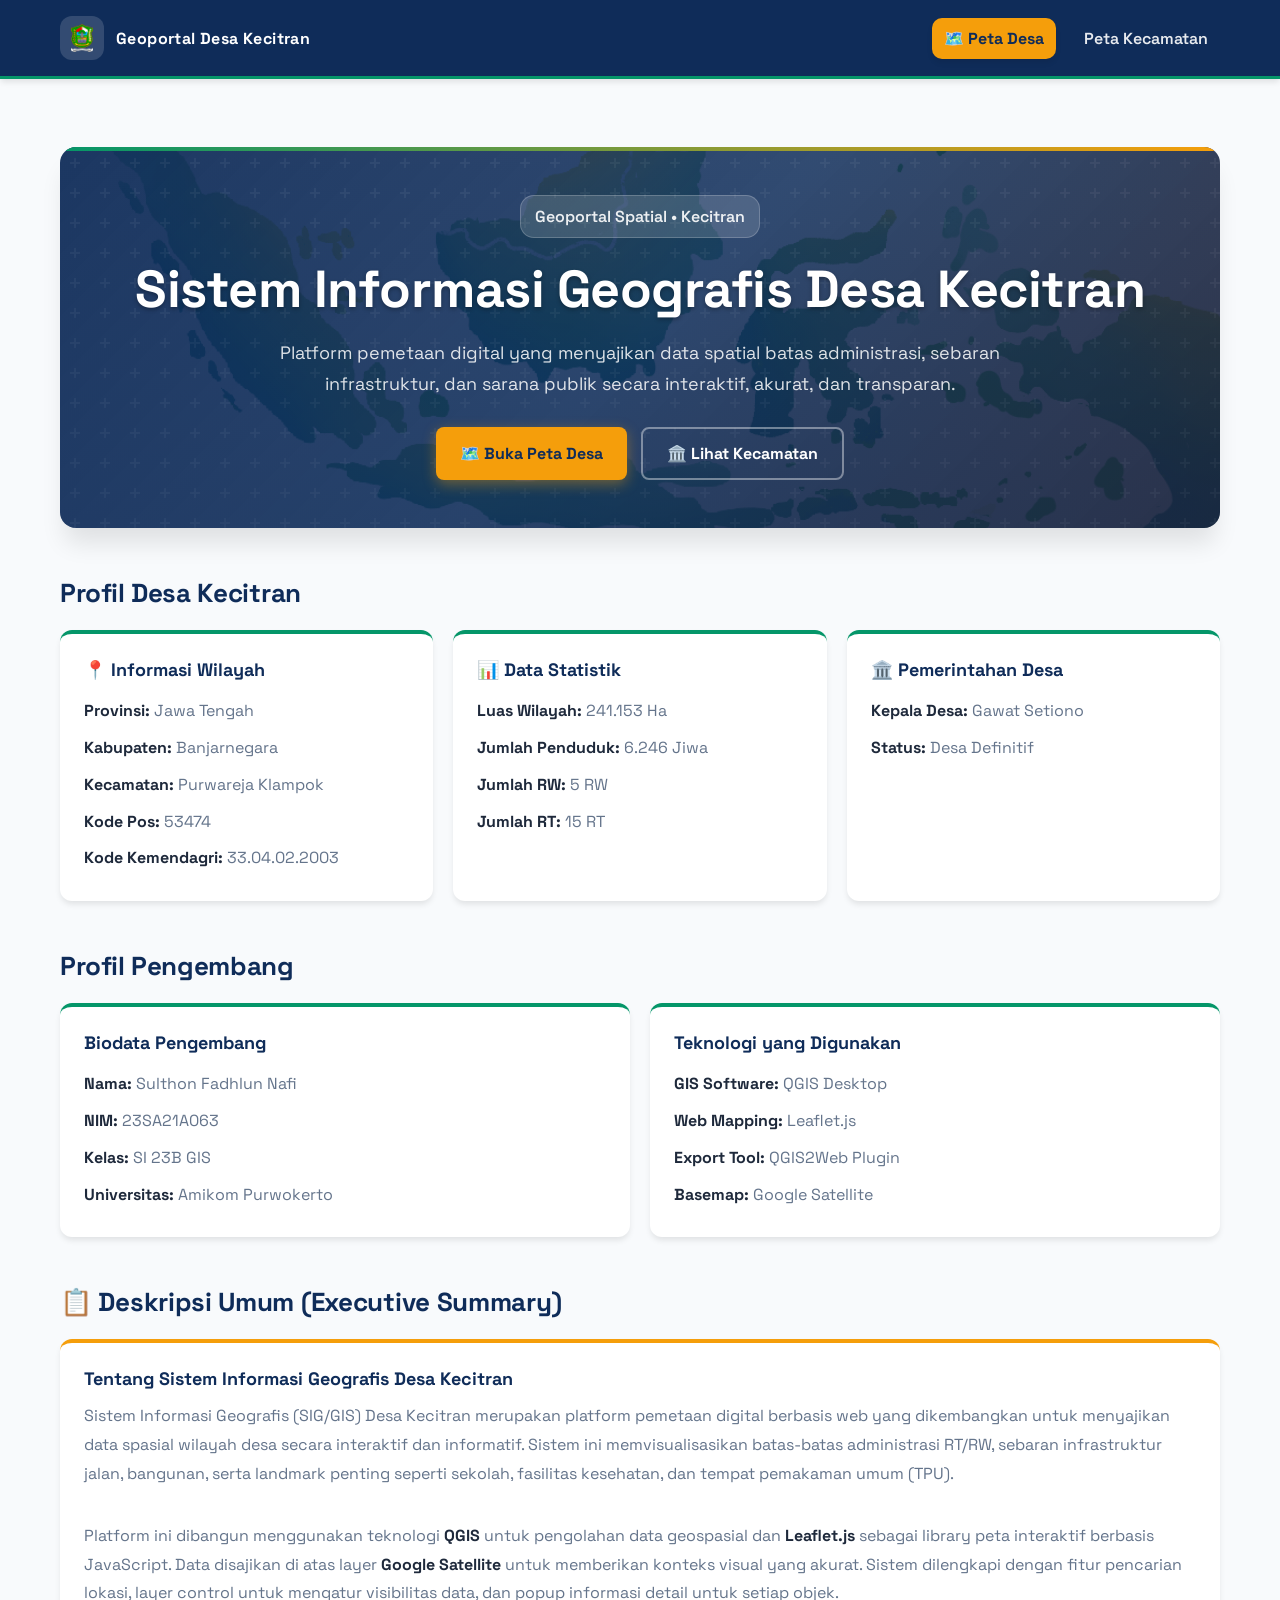
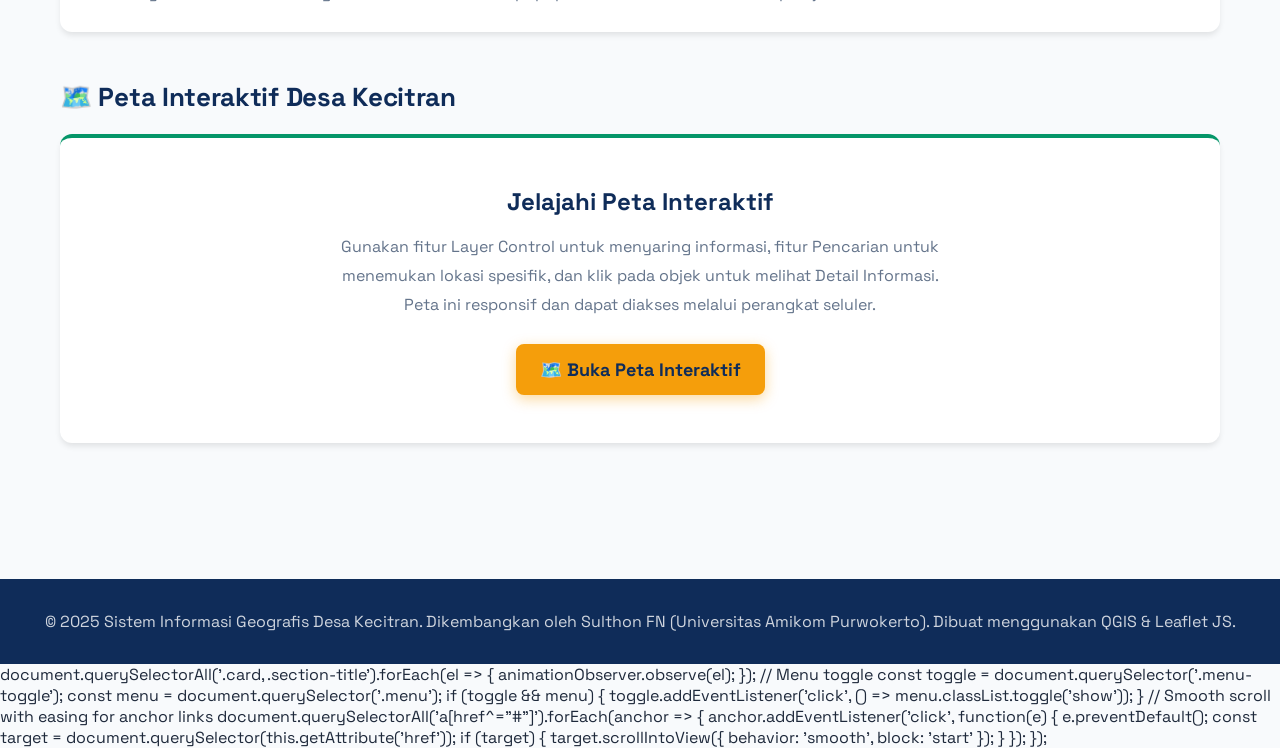
==== commit 141e6ac7: "Simplify navbar, fix scroll/zoom, add separate map pages" ====
--- a/index.html
+++ b/index.html
@@ -573,10 +573,8 @@
                 </div>
                 <button class="menu-toggle" aria-label="Toggle menu">☰</button>
                 <nav class="menu" aria-label="Navigasi utama">
-                    <a href="#beranda">Beranda</a>
-                    <a href="#bio">Bio</a>
-                    <a href="#desa" class="pill">Peta Desa</a>
-                    <a href="./kecamatan/index.html" aria-label="Peta Kecamatan" class="pill">Peta Kecamatan</a>
+                    <a href="peta.html" class="pill">🗺️ Peta Desa</a>
+                    <a href="kecamatan/peta.html">Peta Kecamatan</a>
                 </nav>
             </div>
         </header>
@@ -587,8 +585,8 @@
                 <h1>Sistem Informasi Geografis Desa Kecitran</h1>
                 <p>Platform pemetaan digital yang menyajikan data spatial batas administrasi, sebaran infrastruktur, dan sarana publik secara interaktif, akurat, dan transparan.</p>
                 <div class="cta-row">
-                    <a class="btn btn-primary" href="#desa">🗺️ Peta Desa</a>
-                    <a class="btn btn-ghost" href="./kecamatan/index.html">🏛️ Peta Kecamatan</a>
+                    <a class="btn btn-primary" href="peta.html">🗺️ Buka Peta Desa</a>
+                    <a class="btn btn-ghost" href="kecamatan/index.html">🏛️ Lihat Kecamatan</a>
                 </div>
             </section>
 
@@ -628,91 +626,54 @@
                     <div class="card">
                         <h3>Biodata Pengembang</h3>
                         <ul class="bio-list">
-                            <li>Nama : Sulthon Fadhlun Nafi</li>
-                            <li>NIM : 23SA21A063</li>
-                            <li>SI 23B GIS</li>
+                            <li><strong>Nama:</strong> Sulthon Fadhlun Nafi</li>
+                            <li><strong>NIM:</strong> 23SA21A063</li>
+                            <li><strong>Kelas:</strong> SI 23B GIS</li>
+                            <li><strong>Universitas:</strong> Amikom Purwokerto</li>
                         </ul>
                     </div>
                     <div class="card">
-                        <h3>Rencana Pengembangan Wilayah</h3>
-                        <p class="bio-list">Saat ini sistem memuat data spatial penuh untuk Desa Kecitran. Arsitektur telah disiapkan untuk integrasi tingkat kecamatan (Purwareja Klampok). Modul kecamatan akan diaktifkan otomatis begitu data spatial terkait terverifikasi dan siap dipublikasikan.</p>
+                        <h3>Teknologi yang Digunakan</h3>
+                        <ul class="bio-list">
+                            <li><strong>GIS Software:</strong> QGIS Desktop</li>
+                            <li><strong>Web Mapping:</strong> Leaflet.js</li>
+                            <li><strong>Export Tool:</strong> QGIS2Web Plugin</li>
+                            <li><strong>Basemap:</strong> Google Satellite</li>
+                        </ul>
                     </div>
                 </div>
             </section>
 
+            <!-- Executive Summary Section -->
+            <section id="summary">
+                <h2 class="section-title">📋 Deskripsi Umum (Executive Summary)</h2>
+                <div class="card-grid">
+                    <div class="card" style="grid-column: 1 / -1; border-top-color: var(--accent-color);">
+                        <h3>Tentang Sistem Informasi Geografis Desa Kecitran</h3>
+                        <p class="bio-list" style="line-height: 1.8;">
+                            Sistem Informasi Geografis (SIG/GIS) Desa Kecitran merupakan platform pemetaan digital berbasis web yang dikembangkan untuk menyajikan data spasial wilayah desa secara interaktif dan informatif. Sistem ini memvisualisasikan batas-batas administrasi RT/RW, sebaran infrastruktur jalan, bangunan, serta landmark penting seperti sekolah, fasilitas kesehatan, dan tempat pemakaman umum (TPU).
+                        </p>
+                        <br>
+                        <p class="bio-list" style="line-height: 1.8;">
+                            Platform ini dibangun menggunakan teknologi <strong>QGIS</strong> untuk pengolahan data geospasial dan <strong>Leaflet.js</strong> sebagai library peta interaktif berbasis JavaScript. Data disajikan di atas layer <strong>Google Satellite</strong> untuk memberikan konteks visual yang akurat. Sistem dilengkapi dengan fitur pencarian lokasi, layer control untuk mengatur visibilitas data, dan popup informasi detail untuk setiap objek.
+                        </p>
+                    </div>
+                </div>
+            </section>
+
+            <!-- Peta Section - Link to Map Page -->
             <section id="desa">
-                <h2 class="section-title">Peta Interaktif Desa Kecitran</h2>
-                <p class="bio-list">Gunakan fitur Layer Control (kanan atas) untuk menyaring informasi, fitur Pencarian untuk menemukan lokasi spesifik, dan klik pada objek untuk melihat Detail Informasi. Peta ini responsif dan dapat diakses melalui perangkat seluler.</p>
-                <div class="map-wrap">
-                    <div id="map"></div>
-                    <aside class="map-overlay">
-                        <div class="layer-drawer collapsed" id="layerDrawer">
-                            <div class="drawer-header">
-                                <div>
-                                    <p class="drawer-title">Layer &amp; Pencarian</p>
-                                    <p class="drawer-sub">Toggle untuk layer &amp; cari fitur</p>
-                                </div>
-                                <button class="drawer-toggle" id="drawerToggle" aria-label="Tampilkan panel">☰</button>
-                            </div>
-
-                            <div class="drawer-body">
-                                <div class="search-box">
-                                    <input id="featureSearch" type="search" placeholder="Cari RT/RW, jalan, landmark..." autocomplete="off">
-                                    <div class="search-results" id="searchResults"></div>
-                                </div>
-
-                                <div class="layer-section">
-                                    <p class="layer-section-title">Basemap</p>
-                                    <label class="layer-toggle">
-                                        <input type="checkbox" data-layer-key="basemap" checked disabled>
-                                        <span>Google Satellite</span>
-                                        <span class="badge">Aktif selalu</span>
-                                    </label>
-                                </div>
-
-                                <div class="layer-section">
-                                    <p class="layer-section-title">Batas Administrasi</p>
-                                    <label class="layer-toggle">
-                                        <input type="checkbox" data-layer-key="desa" checked>
-                                        <span>Batas Desa Kecitran</span>
-                                    </label>
-                                    <label class="layer-toggle">
-                                        <input type="checkbox" data-layer-key="rw" checked>
-                                        <span>Batas RW</span>
-                                    </label>
-                                    <label class="layer-toggle">
-                                        <input type="checkbox" data-layer-key="rtrw" checked>
-                                        <span>RT / RW</span>
-                                    </label>
-                                </div>
-
-                                <div class="layer-section">
-                                    <p class="layer-section-title">Infrastruktur</p>
-                                    <label class="layer-toggle">
-                                        <input type="checkbox" data-layer-key="jalan" checked>
-                                        <span>Jalan Desa</span>
-                                    </label>
-                                    <label class="layer-toggle">
-                                        <input type="checkbox" data-layer-key="bangunan">
-                                        <span>Bangunan &amp; Gedung</span>
-                                        <span class="badge">Berat</span>
-                                    </label>
-                                </div>
-
-                                <div class="layer-section">
-                                    <p class="layer-section-title">Titik Penting</p>
-                                    <label class="layer-toggle">
-                                        <input type="checkbox" data-layer-key="landmark" checked>
-                                        <span>Landmark (sekolah, faskes, TPU)</span>
-                                    </label>
-                                    <label class="layer-toggle">
-                                        <input type="checkbox" data-layer-key="rumah" checked>
-                                        <span>Posisi Rumah Saya</span>
-                                    </label>
-                                </div>
-                            </div>
-                        </div>
-                    </aside>
+                <h2 class="section-title">🗺️ Peta Interaktif Desa Kecitran</h2>
+                <div class="card-grid">
+                    <div class="card" style="grid-column: 1 / -1; text-align: center; padding: 48px;">
+                        <h3 style="font-size: 24px; margin-bottom: 16px;">Jelajahi Peta Interaktif</h3>
+                        <p class="bio-list" style="max-width: 600px; margin: 0 auto 24px;">
+                            Gunakan fitur Layer Control untuk menyaring informasi, fitur Pencarian untuk menemukan lokasi spesifik, dan klik pada objek untuk melihat Detail Informasi. Peta ini responsif dan dapat diakses melalui perangkat seluler.
+                        </p>
+                        <a class="btn btn-primary" href="peta.html" style="display: inline-flex; font-size: 18px;">
+                            🗺️ Buka Peta Interaktif
+                        </a>
+                    </div>
                 </div>
             </section>
         </main>
@@ -748,6 +709,33 @@
             }, observerOptions);
 
             // Observe cards and section titles
+            document.querySelectorAll('.card, .section-title').forEach(el => {
+                animationObserver.observe(el);
+            });
+
+            // Menu toggle
+            const toggle = document.querySelector('.menu-toggle');
+            const menu = document.querySelector('.menu');
+            if (toggle && menu) {
+                toggle.addEventListener('click', () => menu.classList.toggle('show'));
+            }
+
+            // Smooth scroll with easing for anchor links
+            document.querySelectorAll('a[href^="#"]').forEach(anchor => {
+                anchor.addEventListener('click', function(e) {
+                    e.preventDefault();
+                    const target = document.querySelector(this.getAttribute('href'));
+                    if (target) {
+                        target.scrollIntoView({
+                            behavior: 'smooth',
+                            block: 'start'
+                        });
+                    }
+                });
+            });
+        </script>
+    </body>
+</html>
             document.querySelectorAll('.card, .section-title').forEach(el => {
                 animationObserver.observe(el);
             });
